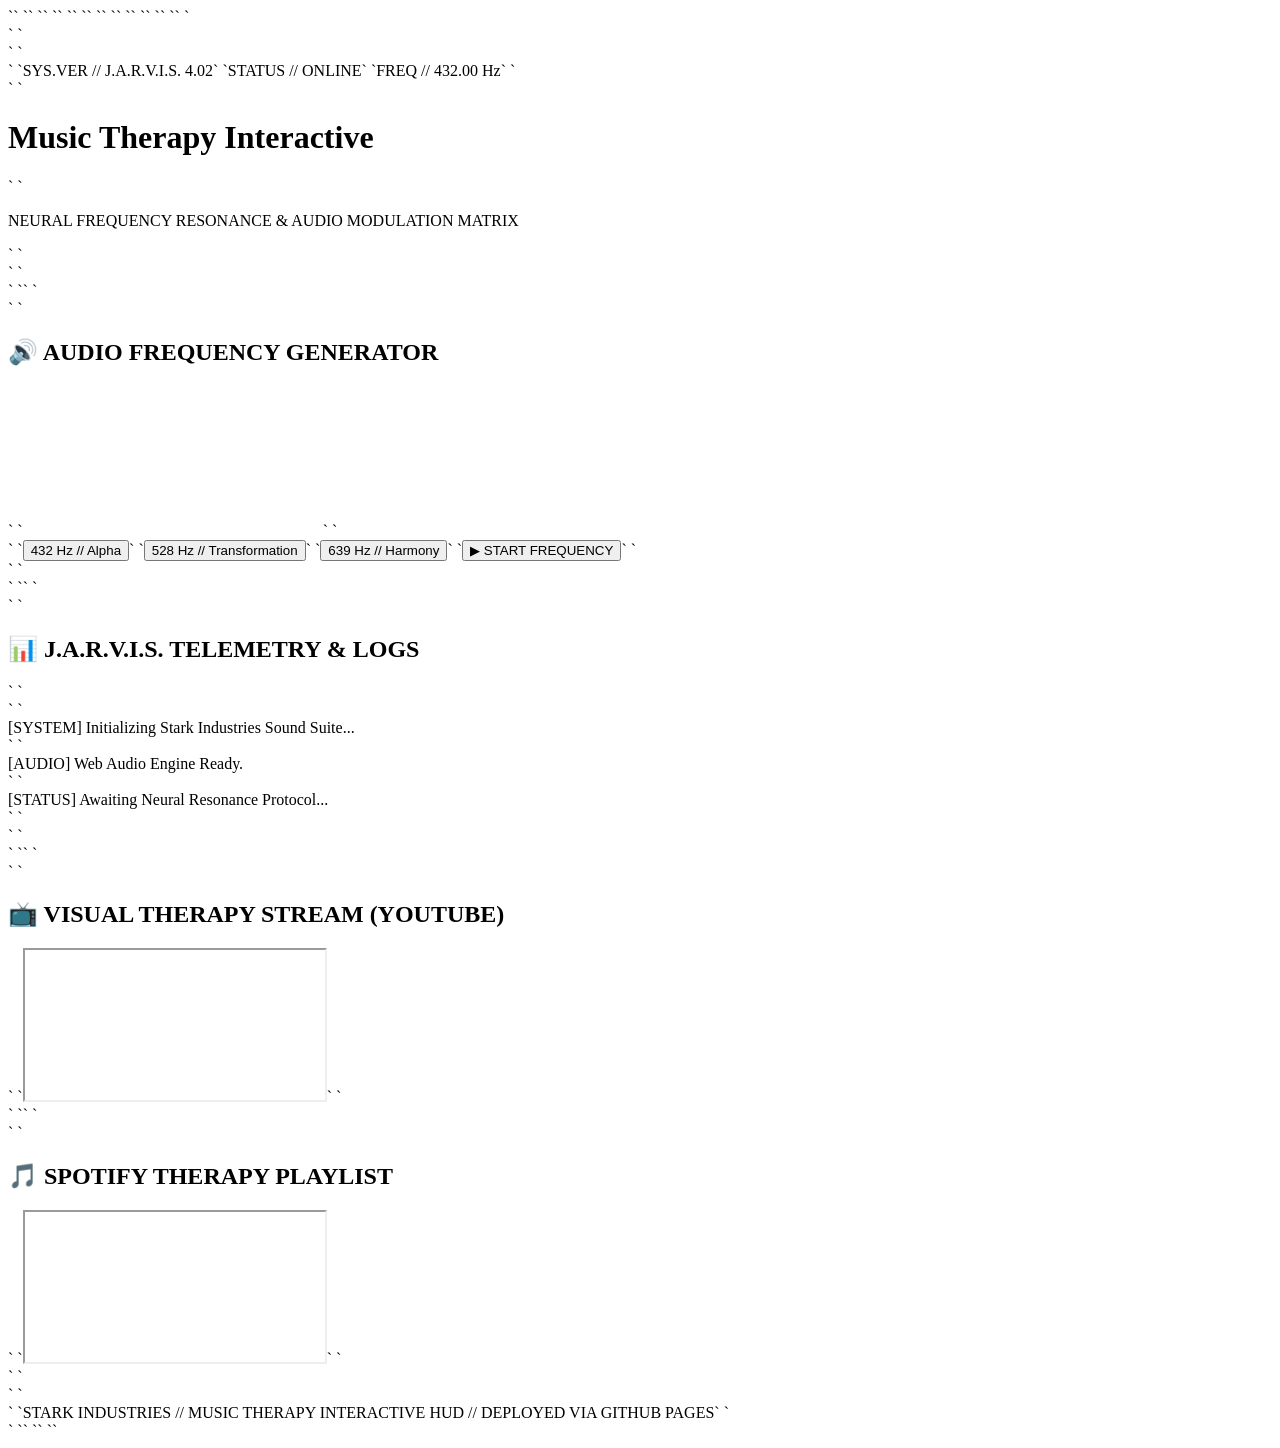
==== index.html @ 929c2ec7 "Add files via upload" ====
`<!DOCTYPE html>`

`<html lang="en">`

`<head>`

`<meta charset="UTF-8">`

`<meta name="viewport" content="width=device-width, initial-scale=1.0">`

`<title>J.A.R.V.I.S. // Music Therapy Interactive System</title>`

`<link rel="preconnect" href="https://fonts.googleapis.com">`

`<link rel="preconnect" href="https://fonts.gstatic.com" crossorigin>`

`<link href="https://fonts.googleapis.com/css2?family=Orbitron:wght@400;600;800;900&family=Rajdhani:wght@500;600;700&family=Share+Tech+Mono&display=swap" rel="stylesheet">`

`<style>`

`:root {`

`--bg-dark: #030712;`

`--bg-panel: rgba(8, 20, 44, 0.65);`

`--neon-blue: #00f0ff;`

`--neon-cyan: #00e5ff;`

`--deep-blue: #0066ff;`

`--glow-blue: rgba(0, 240, 255, 0.4);`

`--border-glow: rgba(0, 240, 255, 0.3);`

`--text-main: #d1f7ff;`

`--font-head: 'Orbitron', sans-serif;`

`--font-sub: 'Rajdhani', sans-serif;`

`--font-code: 'Share Tech Mono', monospace;`

`}`




`* {`

`box-sizing: border-box;`

`margin: 0;`

`padding: 0;`

`}`




`body {`

`background-color: var(--bg-dark);`

`color: var(--text-main);`

`font-family: var(--font-sub);`

`min-height: 100vh;`

`overflow-x: hidden;`

`background-image:`

`radial-gradient(circle at 50% 20%, rgba(0, 102, 255, 0.15) 0%, transparent 60%),`

`linear-gradient(rgba(0, 240, 255, 0.03) 1px, transparent 1px),`

`linear-gradient(90deg, rgba(0, 240, 255, 0.03) 1px, transparent 1px);`

`background-size: 100% 100%, 40px 40px, 40px 40px;`

`}`




`/* Stark Arc Reactor Background Animation */`

`.arc-reactor-bg {`

`position: fixed;`

`top: 50%;`

`left: 50%;`

`transform: translate(-50%, -50%);`

`width: 700px;`

`height: 700px;`

`border: 1px dashed var(--border-glow);`

`border-radius: 50%;`

`pointer-events: none;`

`z-index: 0;`

`animation: rotateArc 40s linear infinite;`

`opacity: 0.25;`

`}`

`.arc-reactor-bg::before {`

`content: '';`

`position: absolute;`

`top: 10%; left: 10%; right: 10%; bottom: 10%;`

`border: 2px solid var(--neon-blue);`

`border-radius: 50%;`

`box-shadow: 0 0 30px var(--neon-blue);`

`animation: pulseGlow 4s ease-in-out infinite alternate;`

`}`




`@keyframes rotateArc {`

`from { transform: translate(-50%, -50%) rotate(0deg); }`

`to { transform: translate(-50%, -50%) rotate(360deg); }`

`}`

`@keyframes pulseGlow {`

`0% { opacity: 0.3; transform: scale(0.98); }`

`100% { opacity: 0.8; transform: scale(1.02); }`

`}`




`/* Header Layout */`

`header {`

`position: relative;`

`z-index: 10;`

`padding: 2rem;`

`text-align: center;`

`border-bottom: 1px solid var(--border-glow);`

`background: linear-gradient(180deg, rgba(3, 11, 26, 0.9), rgba(3, 7, 18, 0.6));`

`backdrop-filter: blur(10px);`

`}`




`.hud-status-bar {`

`display: flex;`

`justify-content: space-between;`

`align-items: center;`

`font-family: var(--font-code);`

`font-size: 0.85rem;`

`color: var(--neon-blue);`

`margin-bottom: 1rem;`

`letter-spacing: 2px;`

`}`




`.system-title {`

`font-family: var(--font-head);`

`font-size: 2.5rem;`

`font-weight: 900;`

`text-transform: uppercase;`

`letter-spacing: 4px;`

`color: #fff;`

`text-shadow: 0 0 20px var(--neon-blue), 0 0 40px var(--deep-blue);`

`}`




`.system-subtitle {`

`font-family: var(--font-sub);`

`font-size: 1.2rem;`

`color: var(--neon-cyan);`

`letter-spacing: 3px;`

`margin-top: 0.5rem;`

`}`




`/* Container & HUD Cards */`

`.container {`

`position: relative;`

`z-index: 10;`

`max-width: 1300px;`

`margin: 2rem auto;`

`padding: 0 1.5rem;`

`display: grid;`

`grid-template-columns: 1fr 1fr;`

`gap: 2rem;`

`}`




`@media (max-width: 900px) {`

`.container { grid-template-columns: 1fr; }`

`}`




`.hud-panel {`

`background: var(--bg-panel);`

`border: 1px solid var(--border-glow);`

`border-radius: 8px;`

`padding: 1.5rem;`

`position: relative;`

`backdrop-filter: blur(12px);`

`box-shadow: 0 0 25px rgba(0, 240, 255, 0.08);`

`overflow: hidden;`

`}`




`/* Stark HUD Corner Brackets */`

`.hud-panel::before, .hud-panel::after {`

`content: '';`

`position: absolute;`

`width: 12px;`

`height: 12px;`

`border-color: var(--neon-blue);`

`border-style: solid;`

`}`

`.hud-panel::before { top: 0; left: 0; border-width: 2px 0 0 2px; }`

`.hud-panel::after { bottom: 0; right: 0; border-width: 0 2px 2px 0; }`




`.panel-title {`

`font-family: var(--font-head);`

`font-size: 1.2rem;`

`color: var(--neon-blue);`

`margin-bottom: 1rem;`

`display: flex;`

`align-items: center;`

`gap: 10px;`

`letter-spacing: 2px;`

`border-bottom: 1px solid rgba(0, 240, 255, 0.2);`

`padding-bottom: 0.5rem;`

`}`




`/* Visualizer Canvas */`

`#visualizerCanvas {`

`width: 100%;`

`height: 180px;`

`background: rgba(2, 8, 20, 0.8);`

`border: 1px solid rgba(0, 240, 255, 0.2);`

`border-radius: 4px;`

`margin-bottom: 1rem;`

`}`




`/* Frequency Controls */`

`.freq-grid {`

`display: grid;`

`grid-template-columns: repeat(2, 1fr);`

`gap: 10px;`

`margin-top: 1rem;`

`}`




`.hud-btn {`

`background: rgba(0, 240, 255, 0.05);`

`border: 1px solid var(--neon-blue);`

`color: var(--neon-blue);`

`padding: 0.75rem 1rem;`

`font-family: var(--font-head);`

`font-size: 0.85rem;`

`letter-spacing: 1.5px;`

`cursor: pointer;`

`transition: all 0.2s ease;`

`text-transform: uppercase;`

`}`




`.hud-btn:hover, .hud-btn.active {`

`background: var(--neon-blue);`

`color: #000;`

`box-shadow: 0 0 15px var(--neon-blue);`

`}`




`/* Embed Sections */`

`.media-frame {`

`width: 100%;`

`height: 280px;`

`border: none;`

`border-radius: 6px;`

`background: #000;`

`}`




`/* Log Terminal */`

`.terminal-log {`

`font-family: var(--font-code);`

`font-size: 0.85rem;`

`color: #7dd3fc;`

`background: rgba(2, 6, 16, 0.9);`

`padding: 1rem;`

`height: 140px;`

`overflow-y: auto;`

`border: 1px solid rgba(0, 240, 255, 0.2);`

`border-radius: 4px;`

`line-height: 1.6;`

`}`



`.log-entry { margin-bottom: 4px; }`

`.log-tag { color: var(--neon-blue); }`




`footer {`

`position: relative;`

`z-index: 10;`

`text-align: center;`

`padding: 2rem;`

`font-family: var(--font-code);`

`font-size: 0.8rem;`

`color: rgba(0, 240, 255, 0.6);`

`border-top: 1px solid var(--border-glow);`

`margin-top: 3rem;`

`}`

`</style>`

`</head>`

`<body>`




`<div class="arc-reactor-bg"></div>`




`<header>`

`<div class="hud-status-bar">`

`<span>SYS.VER // J.A.R.V.I.S. 4.02</span>`

`<span>STATUS // ONLINE</span>`

`<span>FREQ // 432.00 Hz</span>`

`</div>`

`<h1 class="system-title">Music Therapy Interactive</h1>`

`<p class="system-subtitle">NEURAL FREQUENCY RESONANCE & AUDIO MODULATION MATRIX</p>`

`</header>`




`<main class="container">`




`<!-- Panel 1: Sound Generator & Audio Visualizer -->`

`<section class="hud-panel">`

`<h2 class="panel-title"><span>🔊</span> AUDIO FREQUENCY GENERATOR</h2>`

`<canvas id="visualizerCanvas"></canvas>`




`<div class="freq-grid">`

`<button class="hud-btn active" onclick="setFrequency(432, 'Alpha Relaxation')">432 Hz // Alpha</button>`

`<button class="hud-btn" onclick="setFrequency(528, 'DNA Repair')">528 Hz // Transformation</button>`

`<button class="hud-btn" onclick="setFrequency(639, 'Harmonic Focus')">639 Hz // Harmony</button>`

`<button class="hud-btn" onclick="toggleTone()" id="toneToggleBtn">▶ START FREQUENCY</button>`

`</div>`

`</section>`




`<!-- Panel 2: Live Diagnostic Log -->`

`<section class="hud-panel">`

`<h2 class="panel-title"><span>📊</span> J.A.R.V.I.S. TELEMETRY & LOGS</h2>`

`<div class="terminal-log" id="terminalLog">`

`<div class="log-entry"><span class="log-tag">[SYSTEM]</span> Initializing Stark Industries Sound Suite...</div>`

`<div class="log-entry"><span class="log-tag">[AUDIO]</span> Web Audio Engine Ready.</div>`

`<div class="log-entry"><span class="log-tag">[STATUS]</span> Awaiting Neural Resonance Protocol...</div>`

`</div>`

`</section>`




`<!-- Panel 3: YouTube Interactive Stream -->`

`<section class="hud-panel">`

`<h2 class="panel-title"><span>📺</span> VISUAL THERAPY STREAM (YOUTUBE)</h2>`

`<iframe class="media-frame"`

`src="https://www.youtube-nocookie.com/embed/videoseries?list=PL4fGSI1pDJn6O1L0bUX63A2f3s4O1YQeQ"`

`title="Music Therapy YouTube Stream"`

`allow="accelerometer; autoplay; clipboard-write; encrypted-media; gyroscope; picture-in-picture"`

`allowfullscreen>`

`</iframe>`

`</section>`




`<!-- Panel 4: Spotify Resonance Audio Player -->`

`<section class="hud-panel">`

`<h2 class="panel-title"><span>🎵</span> SPOTIFY THERAPY PLAYLIST</h2>`

`<iframe class="media-frame"`

`src="https://open.spotify.com/embed/playlist/37i9dQZF1DWXe9g312nhL2?utm_source=generator&theme=0"`

`allow="autoplay; clipboard-write; encrypted-media; fullscreen; picture-in-picture"`

`loading="lazy">`

`</iframe>`

`</section>`




`</main>`




`<footer>`

`STARK INDUSTRIES // MUSIC THERAPY INTERACTIVE HUD // DEPLOYED VIA GITHUB PAGES`

`</footer>`




`<script>`

`// Web Audio API Synthesizer & Visualizer`

`let audioCtx;`

`let oscillator;`

`let isPlaying = false;`

`let currentFreq = 432;`




`const canvas = document.getElementById('visualizerCanvas');`

`const canvasCtx = canvas.getContext('2d');`

`canvas.width = canvas.offsetWidth;`

`canvas.height = canvas.offsetHeight;`




`function logMessage(tag, message) {`

`const logBox = document.getElementById('terminalLog');`

`const entry = document.createElement('div');`

`entry.className = 'log-entry';`

`entry.innerHTML = `<span class="log-tag">[${tag}]</span> ${message}`;`

`logBox.appendChild(entry);`

`logBox.scrollTop = logBox.scrollHeight;`

`}`




`function initAudio() {`

`if (!audioCtx) {`

`audioCtx = new (window.AudioContext || window.webkitAudioContext)();`

`}`

`}`




`function toggleTone() {`

`initAudio();`

`const btn = document.getElementById('toneToggleBtn');`




`if (isPlaying) {`

`oscillator.stop();`

`isPlaying = false;`

`btn.innerText = "▶ START FREQUENCY";`

`logMessage('AUDIO', 'Frequency tone generator stopped.');`

`} else {`

`oscillator = audioCtx.createOscillator();`

`const gainNode = audioCtx.createGain();`




`oscillator.type = 'sine';`

`oscillator.frequency.setValueAtTime(currentFreq, audioCtx.currentTime);`

`gainNode.gain.setValueAtTime(0.15, audioCtx.currentTime); // Safe volume`




`oscillator.connect(gainNode);`

`gainNode.connect(audioCtx.destination);`




`oscillator.start();`

`isPlaying = true;`

`btn.innerText = "⏹ STOP FREQUENCY";`

`logMessage('AUDIO', `Broadcasting frequency: ${currentFreq} Hz`);`

`}`

`}`




`function setFrequency(freq, label) {`

`currentFreq = freq;`

`logMessage('FREQ', `Switched mode to ${label} (${freq} Hz)`);`

`if (isPlaying && oscillator) {`

`oscillator.frequency.setValueAtTime(freq, audioCtx.currentTime);`

`}`

`}`




`// Animated Visualizer Simulation`

`let phase = 0;`

`function drawVisualizer() {`

`requestAnimationFrame(drawVisualizer);`

`canvasCtx.fillStyle = 'rgba(2, 8, 20, 0.3)';`

`canvasCtx.fillRect(0, 0, canvas.width, canvas.height);`




`canvasCtx.lineWidth = 2;`

`canvasCtx.strokeStyle = '#00f0ff';`

`canvasCtx.beginPath();`




`const sliceWidth = canvas.width / 50;`

`let x = 0;`




`for (let i = 0; i < 50; i++) {`

`const amp = isPlaying ? 25 : 5;`

`const y = (canvas.height / 2) + Math.sin(i * 0.3 + phase) * amp;`




`if (i === 0) canvasCtx.moveTo(x, y);`

`else canvasCtx.lineTo(x, y);`




`x += sliceWidth;`

`}`




`canvasCtx.stroke();`

`phase += isPlaying ? 0.15 : 0.03;`

`}`




`drawVisualizer();`

`</script>`

`</body>`

`</html>`
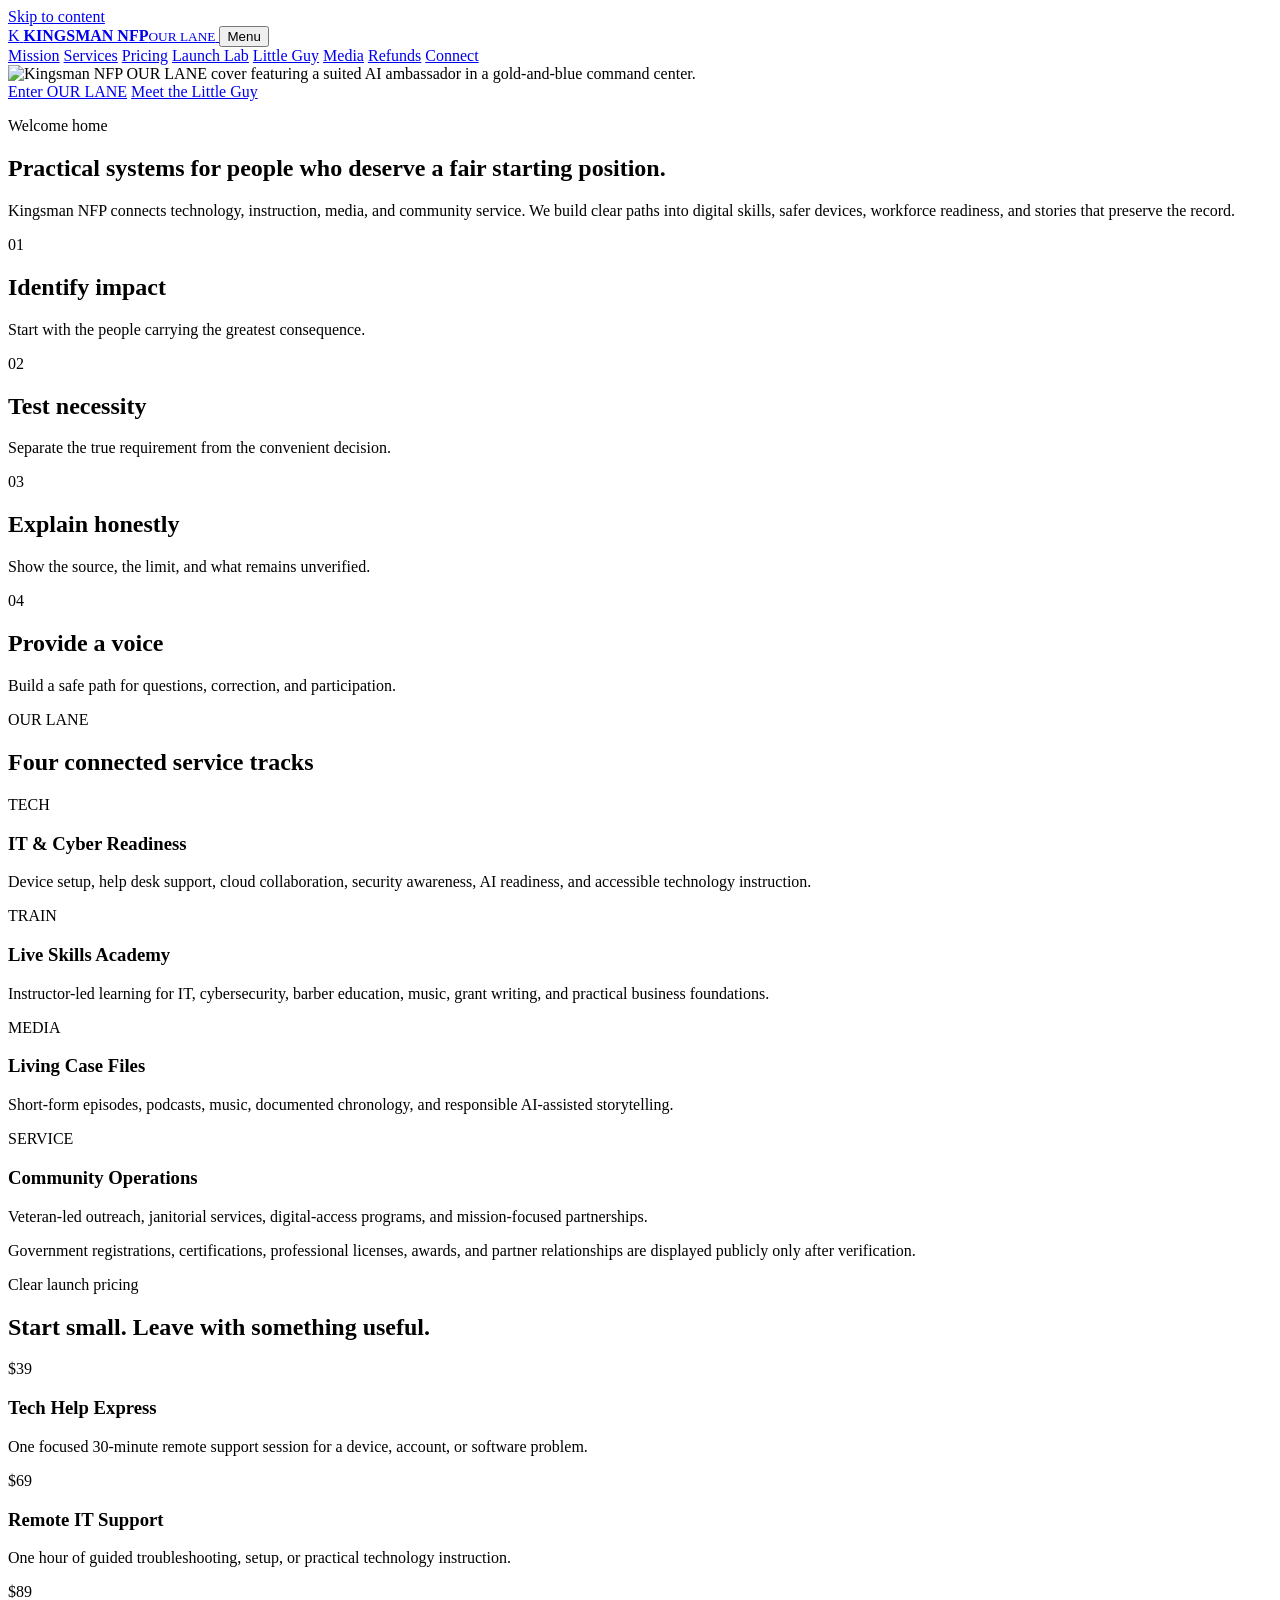
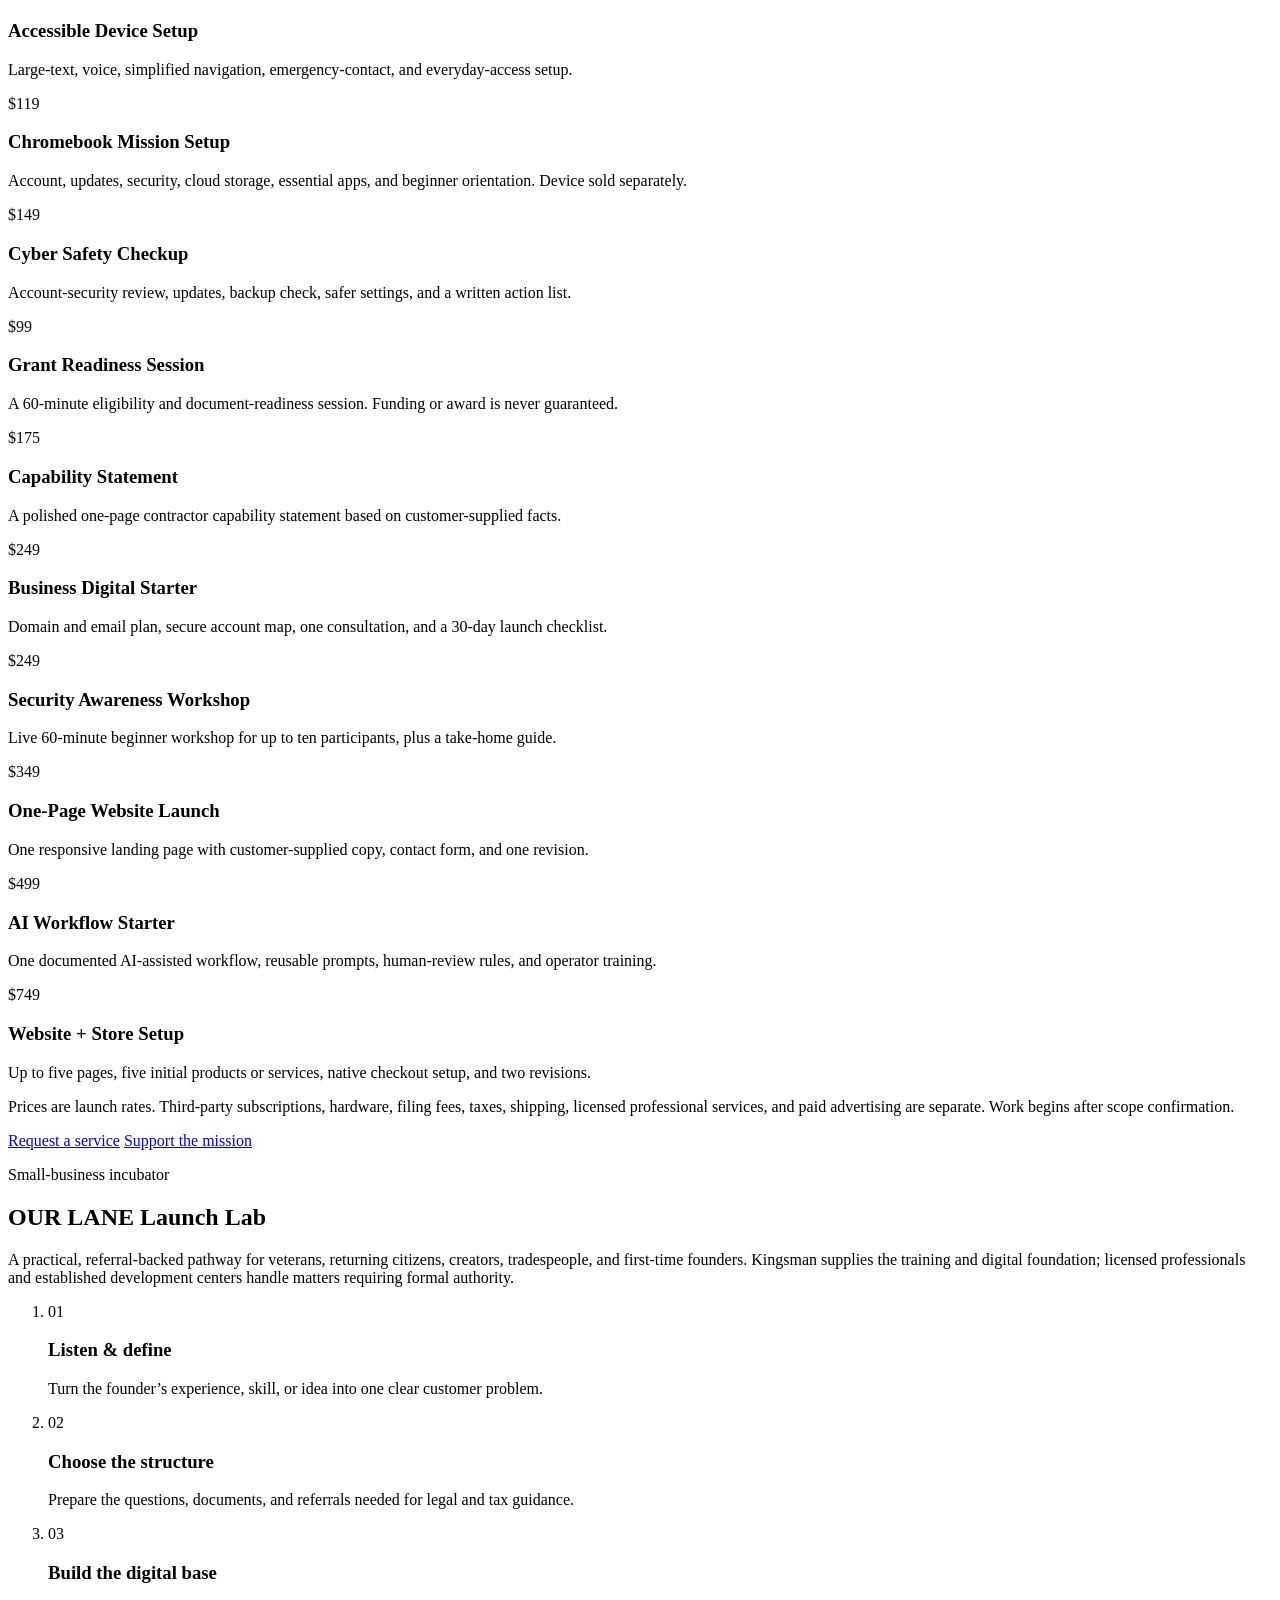
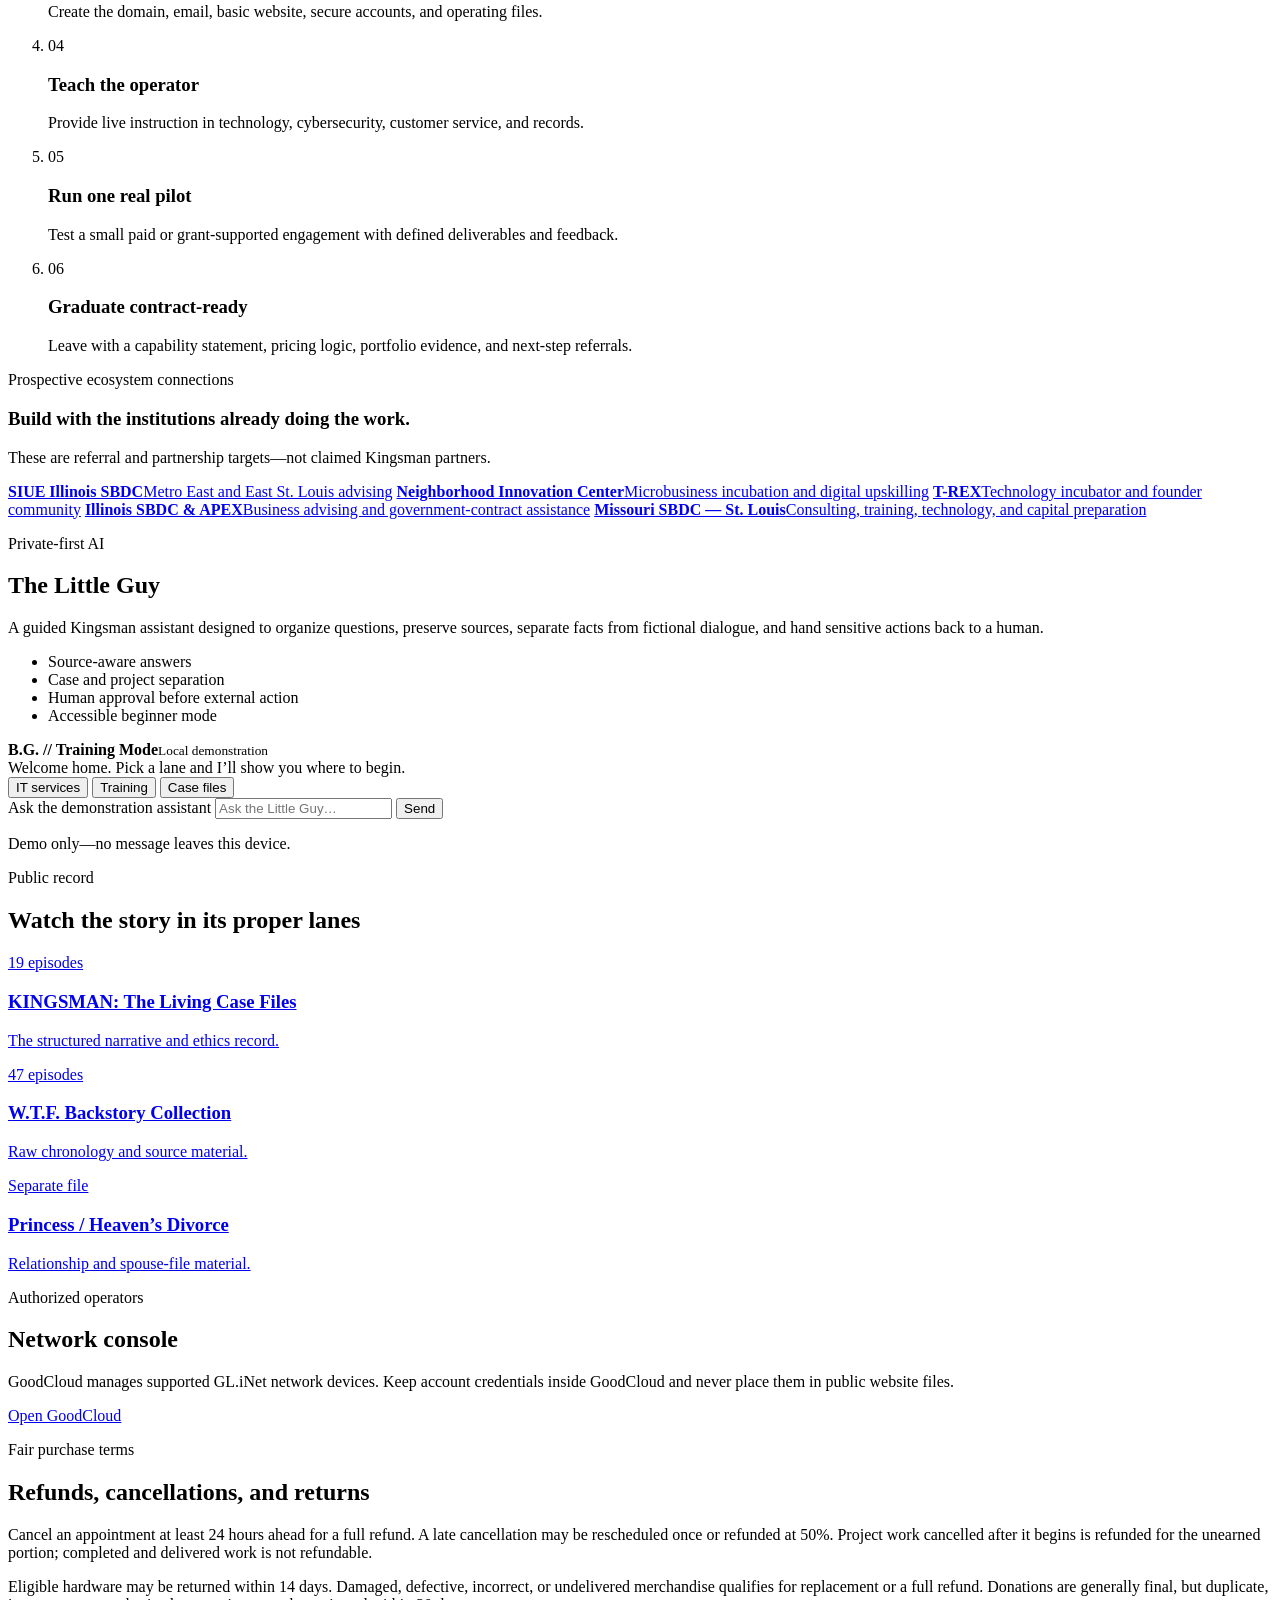
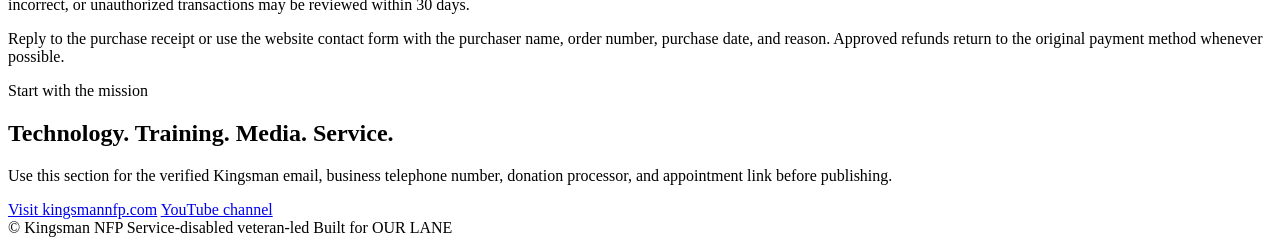
==== commit 597b36f8: "Add files via upload" ====
--- a/index.html
+++ b/index.html
@@ -1,857 +1,206 @@
-`<!DOCTYPE html>`
-
-`<html lang="en">`
-
-`<head>`
-
-`<meta charset="UTF-8">`
-
-`<meta name="viewport" content="width=device-width, initial-scale=1.0">`
-
-`<title>J.A.R.V.I.S. // Music Therapy Interactive System</title>`
-
-`<link rel="preconnect" href="https://fonts.googleapis.com">`
-
-`<link rel="preconnect" href="https://fonts.gstatic.com" crossorigin>`
-
-`<link href="https://fonts.googleapis.com/css2?family=Orbitron:wght@400;600;800;900&family=Rajdhani:wght@500;600;700&family=Share+Tech+Mono&display=swap" rel="stylesheet">`
-
-`<style>`
-
-`:root {`
-
-`--bg-dark: #030712;`
-
-`--bg-panel: rgba(8, 20, 44, 0.65);`
-
-`--neon-blue: #00f0ff;`
-
-`--neon-cyan: #00e5ff;`
-
-`--deep-blue: #0066ff;`
-
-`--glow-blue: rgba(0, 240, 255, 0.4);`
-
-`--border-glow: rgba(0, 240, 255, 0.3);`
-
-`--text-main: #d1f7ff;`
-
-`--font-head: 'Orbitron', sans-serif;`
-
-`--font-sub: 'Rajdhani', sans-serif;`
-
-`--font-code: 'Share Tech Mono', monospace;`
-
-`}`
-
-
-
-
-`* {`
-
-`box-sizing: border-box;`
-
-`margin: 0;`
-
-`padding: 0;`
-
-`}`
-
-
-
-
-`body {`
-
-`background-color: var(--bg-dark);`
-
-`color: var(--text-main);`
-
-`font-family: var(--font-sub);`
-
-`min-height: 100vh;`
-
-`overflow-x: hidden;`
-
-`background-image:`
-
-`radial-gradient(circle at 50% 20%, rgba(0, 102, 255, 0.15) 0%, transparent 60%),`
-
-`linear-gradient(rgba(0, 240, 255, 0.03) 1px, transparent 1px),`
-
-`linear-gradient(90deg, rgba(0, 240, 255, 0.03) 1px, transparent 1px);`
-
-`background-size: 100% 100%, 40px 40px, 40px 40px;`
-
-`}`
-
-
-
-
-`/* Stark Arc Reactor Background Animation */`
-
-`.arc-reactor-bg {`
-
-`position: fixed;`
-
-`top: 50%;`
-
-`left: 50%;`
-
-`transform: translate(-50%, -50%);`
-
-`width: 700px;`
-
-`height: 700px;`
-
-`border: 1px dashed var(--border-glow);`
-
-`border-radius: 50%;`
-
-`pointer-events: none;`
-
-`z-index: 0;`
-
-`animation: rotateArc 40s linear infinite;`
-
-`opacity: 0.25;`
-
-`}`
-
-`.arc-reactor-bg::before {`
-
-`content: '';`
-
-`position: absolute;`
-
-`top: 10%; left: 10%; right: 10%; bottom: 10%;`
-
-`border: 2px solid var(--neon-blue);`
-
-`border-radius: 50%;`
-
-`box-shadow: 0 0 30px var(--neon-blue);`
-
-`animation: pulseGlow 4s ease-in-out infinite alternate;`
-
-`}`
-
-
-
-
-`@keyframes rotateArc {`
-
-`from { transform: translate(-50%, -50%) rotate(0deg); }`
-
-`to { transform: translate(-50%, -50%) rotate(360deg); }`
-
-`}`
-
-`@keyframes pulseGlow {`
-
-`0% { opacity: 0.3; transform: scale(0.98); }`
-
-`100% { opacity: 0.8; transform: scale(1.02); }`
-
-`}`
-
-
-
-
-`/* Header Layout */`
-
-`header {`
-
-`position: relative;`
-
-`z-index: 10;`
-
-`padding: 2rem;`
-
-`text-align: center;`
-
-`border-bottom: 1px solid var(--border-glow);`
-
-`background: linear-gradient(180deg, rgba(3, 11, 26, 0.9), rgba(3, 7, 18, 0.6));`
-
-`backdrop-filter: blur(10px);`
-
-`}`
-
-
-
-
-`.hud-status-bar {`
-
-`display: flex;`
-
-`justify-content: space-between;`
-
-`align-items: center;`
-
-`font-family: var(--font-code);`
-
-`font-size: 0.85rem;`
-
-`color: var(--neon-blue);`
-
-`margin-bottom: 1rem;`
-
-`letter-spacing: 2px;`
-
-`}`
-
-
-
-
-`.system-title {`
-
-`font-family: var(--font-head);`
-
-`font-size: 2.5rem;`
-
-`font-weight: 900;`
-
-`text-transform: uppercase;`
-
-`letter-spacing: 4px;`
-
-`color: #fff;`
-
-`text-shadow: 0 0 20px var(--neon-blue), 0 0 40px var(--deep-blue);`
-
-`}`
-
-
-
-
-`.system-subtitle {`
-
-`font-family: var(--font-sub);`
-
-`font-size: 1.2rem;`
-
-`color: var(--neon-cyan);`
-
-`letter-spacing: 3px;`
-
-`margin-top: 0.5rem;`
-
-`}`
-
-
-
-
-`/* Container & HUD Cards */`
-
-`.container {`
-
-`position: relative;`
-
-`z-index: 10;`
-
-`max-width: 1300px;`
-
-`margin: 2rem auto;`
-
-`padding: 0 1.5rem;`
-
-`display: grid;`
-
-`grid-template-columns: 1fr 1fr;`
-
-`gap: 2rem;`
-
-`}`
-
-
-
-
-`@media (max-width: 900px) {`
-
-`.container { grid-template-columns: 1fr; }`
-
-`}`
-
-
-
-
-`.hud-panel {`
-
-`background: var(--bg-panel);`
-
-`border: 1px solid var(--border-glow);`
-
-`border-radius: 8px;`
-
-`padding: 1.5rem;`
-
-`position: relative;`
-
-`backdrop-filter: blur(12px);`
-
-`box-shadow: 0 0 25px rgba(0, 240, 255, 0.08);`
-
-`overflow: hidden;`
-
-`}`
-
-
-
-
-`/* Stark HUD Corner Brackets */`
-
-`.hud-panel::before, .hud-panel::after {`
-
-`content: '';`
-
-`position: absolute;`
-
-`width: 12px;`
-
-`height: 12px;`
-
-`border-color: var(--neon-blue);`
-
-`border-style: solid;`
-
-`}`
-
-`.hud-panel::before { top: 0; left: 0; border-width: 2px 0 0 2px; }`
-
-`.hud-panel::after { bottom: 0; right: 0; border-width: 0 2px 2px 0; }`
-
-
-
-
-`.panel-title {`
-
-`font-family: var(--font-head);`
-
-`font-size: 1.2rem;`
-
-`color: var(--neon-blue);`
-
-`margin-bottom: 1rem;`
-
-`display: flex;`
-
-`align-items: center;`
-
-`gap: 10px;`
-
-`letter-spacing: 2px;`
-
-`border-bottom: 1px solid rgba(0, 240, 255, 0.2);`
-
-`padding-bottom: 0.5rem;`
-
-`}`
-
-
-
-
-`/* Visualizer Canvas */`
-
-`#visualizerCanvas {`
-
-`width: 100%;`
-
-`height: 180px;`
-
-`background: rgba(2, 8, 20, 0.8);`
-
-`border: 1px solid rgba(0, 240, 255, 0.2);`
-
-`border-radius: 4px;`
-
-`margin-bottom: 1rem;`
-
-`}`
-
-
-
-
-`/* Frequency Controls */`
-
-`.freq-grid {`
-
-`display: grid;`
-
-`grid-template-columns: repeat(2, 1fr);`
-
-`gap: 10px;`
-
-`margin-top: 1rem;`
-
-`}`
-
-
-
-
-`.hud-btn {`
-
-`background: rgba(0, 240, 255, 0.05);`
-
-`border: 1px solid var(--neon-blue);`
-
-`color: var(--neon-blue);`
-
-`padding: 0.75rem 1rem;`
-
-`font-family: var(--font-head);`
-
-`font-size: 0.85rem;`
-
-`letter-spacing: 1.5px;`
-
-`cursor: pointer;`
-
-`transition: all 0.2s ease;`
-
-`text-transform: uppercase;`
-
-`}`
-
-
-
-
-`.hud-btn:hover, .hud-btn.active {`
-
-`background: var(--neon-blue);`
-
-`color: #000;`
-
-`box-shadow: 0 0 15px var(--neon-blue);`
-
-`}`
-
-
-
-
-`/* Embed Sections */`
-
-`.media-frame {`
-
-`width: 100%;`
-
-`height: 280px;`
-
-`border: none;`
-
-`border-radius: 6px;`
-
-`background: #000;`
-
-`}`
-
-
-
-
-`/* Log Terminal */`
-
-`.terminal-log {`
-
-`font-family: var(--font-code);`
-
-`font-size: 0.85rem;`
-
-`color: #7dd3fc;`
-
-`background: rgba(2, 6, 16, 0.9);`
-
-`padding: 1rem;`
-
-`height: 140px;`
-
-`overflow-y: auto;`
-
-`border: 1px solid rgba(0, 240, 255, 0.2);`
-
-`border-radius: 4px;`
-
-`line-height: 1.6;`
-
-`}`
-
-
-
-`.log-entry { margin-bottom: 4px; }`
-
-`.log-tag { color: var(--neon-blue); }`
-
-
-
-
-`footer {`
-
-`position: relative;`
-
-`z-index: 10;`
-
-`text-align: center;`
-
-`padding: 2rem;`
-
-`font-family: var(--font-code);`
-
-`font-size: 0.8rem;`
-
-`color: rgba(0, 240, 255, 0.6);`
-
-`border-top: 1px solid var(--border-glow);`
-
-`margin-top: 3rem;`
-
-`}`
-
-`</style>`
-
-`</head>`
-
-`<body>`
-
-
-
-
-`<div class="arc-reactor-bg"></div>`
-
-
-
-
-`<header>`
-
-`<div class="hud-status-bar">`
-
-`<span>SYS.VER // J.A.R.V.I.S. 4.02</span>`
-
-`<span>STATUS // ONLINE</span>`
-
-`<span>FREQ // 432.00 Hz</span>`
-
-`</div>`
-
-`<h1 class="system-title">Music Therapy Interactive</h1>`
-
-`<p class="system-subtitle">NEURAL FREQUENCY RESONANCE & AUDIO MODULATION MATRIX</p>`
-
-`</header>`
-
-
-
-
-`<main class="container">`
-
-
-
-
-`<!-- Panel 1: Sound Generator & Audio Visualizer -->`
-
-`<section class="hud-panel">`
-
-`<h2 class="panel-title"><span>🔊</span> AUDIO FREQUENCY GENERATOR</h2>`
-
-`<canvas id="visualizerCanvas"></canvas>`
-
-
-
-
-`<div class="freq-grid">`
-
-`<button class="hud-btn active" onclick="setFrequency(432, 'Alpha Relaxation')">432 Hz // Alpha</button>`
-
-`<button class="hud-btn" onclick="setFrequency(528, 'DNA Repair')">528 Hz // Transformation</button>`
-
-`<button class="hud-btn" onclick="setFrequency(639, 'Harmonic Focus')">639 Hz // Harmony</button>`
-
-`<button class="hud-btn" onclick="toggleTone()" id="toneToggleBtn">▶ START FREQUENCY</button>`
-
-`</div>`
-
-`</section>`
-
-
-
-
-`<!-- Panel 2: Live Diagnostic Log -->`
-
-`<section class="hud-panel">`
-
-`<h2 class="panel-title"><span>📊</span> J.A.R.V.I.S. TELEMETRY & LOGS</h2>`
-
-`<div class="terminal-log" id="terminalLog">`
-
-`<div class="log-entry"><span class="log-tag">[SYSTEM]</span> Initializing Stark Industries Sound Suite...</div>`
-
-`<div class="log-entry"><span class="log-tag">[AUDIO]</span> Web Audio Engine Ready.</div>`
-
-`<div class="log-entry"><span class="log-tag">[STATUS]</span> Awaiting Neural Resonance Protocol...</div>`
-
-`</div>`
-
-`</section>`
-
-
-
-
-`<!-- Panel 3: YouTube Interactive Stream -->`
-
-`<section class="hud-panel">`
-
-`<h2 class="panel-title"><span>📺</span> VISUAL THERAPY STREAM (YOUTUBE)</h2>`
-
-`<iframe class="media-frame"`
-
-`src="https://www.youtube-nocookie.com/embed/videoseries?list=PL4fGSI1pDJn6O1L0bUX63A2f3s4O1YQeQ"`
-
-`title="Music Therapy YouTube Stream"`
-
-`allow="accelerometer; autoplay; clipboard-write; encrypted-media; gyroscope; picture-in-picture"`
-
-`allowfullscreen>`
-
-`</iframe>`
-
-`</section>`
-
-
-
-
-`<!-- Panel 4: Spotify Resonance Audio Player -->`
-
-`<section class="hud-panel">`
-
-`<h2 class="panel-title"><span>🎵</span> SPOTIFY THERAPY PLAYLIST</h2>`
-
-`<iframe class="media-frame"`
-
-`src="https://open.spotify.com/embed/playlist/37i9dQZF1DWXe9g312nhL2?utm_source=generator&theme=0"`
-
-`allow="autoplay; clipboard-write; encrypted-media; fullscreen; picture-in-picture"`
-
-`loading="lazy">`
-
-`</iframe>`
-
-`</section>`
-
-
-
-
-`</main>`
-
-
-
-
-`<footer>`
-
-`STARK INDUSTRIES // MUSIC THERAPY INTERACTIVE HUD // DEPLOYED VIA GITHUB PAGES`
-
-`</footer>`
-
-
-
-
-`<script>`
-
-`// Web Audio API Synthesizer & Visualizer`
-
-`let audioCtx;`
-
-`let oscillator;`
-
-`let isPlaying = false;`
-
-`let currentFreq = 432;`
-
-
-
-
-`const canvas = document.getElementById('visualizerCanvas');`
-
-`const canvasCtx = canvas.getContext('2d');`
-
-`canvas.width = canvas.offsetWidth;`
-
-`canvas.height = canvas.offsetHeight;`
-
-
-
-
-`function logMessage(tag, message) {`
-
-`const logBox = document.getElementById('terminalLog');`
-
-`const entry = document.createElement('div');`
-
-`entry.className = 'log-entry';`
-
-`entry.innerHTML = `<span class="log-tag">[${tag}]</span> ${message}`;`
-
-`logBox.appendChild(entry);`
-
-`logBox.scrollTop = logBox.scrollHeight;`
-
-`}`
-
-
-
-
-`function initAudio() {`
-
-`if (!audioCtx) {`
-
-`audioCtx = new (window.AudioContext || window.webkitAudioContext)();`
-
-`}`
-
-`}`
-
-
-
-
-`function toggleTone() {`
-
-`initAudio();`
-
-`const btn = document.getElementById('toneToggleBtn');`
-
-
-
-
-`if (isPlaying) {`
-
-`oscillator.stop();`
-
-`isPlaying = false;`
-
-`btn.innerText = "▶ START FREQUENCY";`
-
-`logMessage('AUDIO', 'Frequency tone generator stopped.');`
-
-`} else {`
-
-`oscillator = audioCtx.createOscillator();`
-
-`const gainNode = audioCtx.createGain();`
-
-
-
-
-`oscillator.type = 'sine';`
-
-`oscillator.frequency.setValueAtTime(currentFreq, audioCtx.currentTime);`
-
-`gainNode.gain.setValueAtTime(0.15, audioCtx.currentTime); // Safe volume`
-
-
-
-
-`oscillator.connect(gainNode);`
-
-`gainNode.connect(audioCtx.destination);`
-
-
-
-
-`oscillator.start();`
-
-`isPlaying = true;`
-
-`btn.innerText = "⏹ STOP FREQUENCY";`
-
-`logMessage('AUDIO', `Broadcasting frequency: ${currentFreq} Hz`);`
-
-`}`
-
-`}`
-
-
-
-
-`function setFrequency(freq, label) {`
-
-`currentFreq = freq;`
-
-`logMessage('FREQ', `Switched mode to ${label} (${freq} Hz)`);`
-
-`if (isPlaying && oscillator) {`
-
-`oscillator.frequency.setValueAtTime(freq, audioCtx.currentTime);`
-
-`}`
-
-`}`
-
-
-
-
-`// Animated Visualizer Simulation`
-
-`let phase = 0;`
-
-`function drawVisualizer() {`
-
-`requestAnimationFrame(drawVisualizer);`
-
-`canvasCtx.fillStyle = 'rgba(2, 8, 20, 0.3)';`
-
-`canvasCtx.fillRect(0, 0, canvas.width, canvas.height);`
-
-
-
-
-`canvasCtx.lineWidth = 2;`
-
-`canvasCtx.strokeStyle = '#00f0ff';`
-
-`canvasCtx.beginPath();`
-
-
-
-
-`const sliceWidth = canvas.width / 50;`
-
-`let x = 0;`
-
-
-
-
-`for (let i = 0; i < 50; i++) {`
-
-`const amp = isPlaying ? 25 : 5;`
-
-`const y = (canvas.height / 2) + Math.sin(i * 0.3 + phase) * amp;`
-
-
-
-
-`if (i === 0) canvasCtx.moveTo(x, y);`
-
-`else canvasCtx.lineTo(x, y);`
-
-
-
-
-`x += sliceWidth;`
-
-`}`
-
-
-
-
-`canvasCtx.stroke();`
-
-`phase += isPlaying ? 0.15 : 0.03;`
-
-`}`
-
-
-
-
-`drawVisualizer();`
-
-`</script>`
-
-`</body>`
-
-`</html>`+<!doctype html>
+<html lang="en">
+<head>
+  <meta charset="utf-8">
+  <meta name="viewport" content="width=device-width, initial-scale=1">
+  <meta name="description" content="Kingsman NFP — technology, training, media, and service through OUR LANE.">
+  <meta name="theme-color" content="#05080d">
+  <meta property="og:title" content="Kingsman NFP — OUR LANE">
+  <meta property="og:description" content="Technology. Training. Media. Service.">
+  <meta property="og:image" content="assets/kingsman-ai-cover.png">
+  <title>Kingsman NFP — OUR LANE</title>
+  <link rel="stylesheet" href="styles.css">
+  <script src="script.js" defer></script>
+</head>
+<body>
+  <a class="skip-link" href="#main">Skip to content</a>
+
+  <header class="site-header">
+    <a class="brand" href="#top" aria-label="Kingsman NFP home">
+      <span class="brand-mark">K</span>
+      <span><strong>KINGSMAN NFP</strong><small>OUR LANE</small></span>
+    </a>
+    <button class="menu-toggle" type="button" aria-expanded="false" aria-controls="primary-nav">Menu</button>
+    <nav id="primary-nav" aria-label="Primary navigation">
+      <a href="#mission">Mission</a>
+      <a href="#services">Services</a>
+      <a href="#pricing">Pricing</a>
+      <a href="#launch-lab">Launch Lab</a>
+      <a href="#assistant">Little Guy</a>
+      <a href="#media">Media</a>
+      <a href="#refunds">Refunds</a>
+      <a href="#contact">Connect</a>
+    </nav>
+  </header>
+
+  <main id="main">
+    <section id="top" class="hero" aria-labelledby="hero-title">
+      <img src="assets/kingsman-ai-cover.png" alt="Kingsman NFP OUR LANE cover featuring a suited AI ambassador in a gold-and-blue command center.">
+      <div class="hero-actions">
+        <a class="button button-gold" href="#services">Enter OUR LANE</a>
+        <a class="button button-ghost" href="#assistant">Meet the Little Guy</a>
+      </div>
+    </section>
+
+    <section id="mission" class="section statement">
+      <p class="eyebrow">Welcome home</p>
+      <h1 id="hero-title">Practical systems for people who deserve a fair starting position.</h1>
+      <p>Kingsman NFP connects technology, instruction, media, and community service. We build clear paths into digital skills, safer devices, workforce readiness, and stories that preserve the record.</p>
+      <div class="principles" aria-label="Kingsman operating principles">
+        <article><span>01</span><h2>Identify impact</h2><p>Start with the people carrying the greatest consequence.</p></article>
+        <article><span>02</span><h2>Test necessity</h2><p>Separate the true requirement from the convenient decision.</p></article>
+        <article><span>03</span><h2>Explain honestly</h2><p>Show the source, the limit, and what remains unverified.</p></article>
+        <article><span>04</span><h2>Provide a voice</h2><p>Build a safe path for questions, correction, and participation.</p></article>
+      </div>
+    </section>
+
+    <section id="services" class="section dark-panel">
+      <div class="section-heading">
+        <p class="eyebrow">OUR LANE</p>
+        <h2>Four connected service tracks</h2>
+      </div>
+      <div class="service-grid">
+        <article class="service-card"><span>TECH</span><h3>IT &amp; Cyber Readiness</h3><p>Device setup, help desk support, cloud collaboration, security awareness, AI readiness, and accessible technology instruction.</p></article>
+        <article class="service-card"><span>TRAIN</span><h3>Live Skills Academy</h3><p>Instructor-led learning for IT, cybersecurity, barber education, music, grant writing, and practical business foundations.</p></article>
+        <article class="service-card"><span>MEDIA</span><h3>Living Case Files</h3><p>Short-form episodes, podcasts, music, documented chronology, and responsible AI-assisted storytelling.</p></article>
+        <article class="service-card"><span>SERVICE</span><h3>Community Operations</h3><p>Veteran-led outreach, janitorial services, digital-access programs, and mission-focused partnerships.</p></article>
+      </div>
+      <p class="verification-note">Government registrations, certifications, professional licenses, awards, and partner relationships are displayed publicly only after verification.</p>
+    </section>
+
+    <section id="pricing" class="section dark-panel">
+      <div class="section-heading">
+        <p class="eyebrow">Clear launch pricing</p>
+        <h2>Start small. Leave with something useful.</h2>
+      </div>
+      <div class="service-grid">
+        <article class="service-card"><span>$39</span><h3>Tech Help Express</h3><p>One focused 30-minute remote support session for a device, account, or software problem.</p></article>
+        <article class="service-card"><span>$69</span><h3>Remote IT Support</h3><p>One hour of guided troubleshooting, setup, or practical technology instruction.</p></article>
+        <article class="service-card"><span>$89</span><h3>Accessible Device Setup</h3><p>Large-text, voice, simplified navigation, emergency-contact, and everyday-access setup.</p></article>
+        <article class="service-card"><span>$119</span><h3>Chromebook Mission Setup</h3><p>Account, updates, security, cloud storage, essential apps, and beginner orientation. Device sold separately.</p></article>
+        <article class="service-card"><span>$149</span><h3>Cyber Safety Checkup</h3><p>Account-security review, updates, backup check, safer settings, and a written action list.</p></article>
+        <article class="service-card"><span>$99</span><h3>Grant Readiness Session</h3><p>A 60-minute eligibility and document-readiness session. Funding or award is never guaranteed.</p></article>
+        <article class="service-card"><span>$175</span><h3>Capability Statement</h3><p>A polished one-page contractor capability statement based on customer-supplied facts.</p></article>
+        <article class="service-card"><span>$249</span><h3>Business Digital Starter</h3><p>Domain and email plan, secure account map, one consultation, and a 30-day launch checklist.</p></article>
+        <article class="service-card"><span>$249</span><h3>Security Awareness Workshop</h3><p>Live 60-minute beginner workshop for up to ten participants, plus a take-home guide.</p></article>
+        <article class="service-card"><span>$349</span><h3>One-Page Website Launch</h3><p>One responsive landing page with customer-supplied copy, contact form, and one revision.</p></article>
+        <article class="service-card"><span>$499</span><h3>AI Workflow Starter</h3><p>One documented AI-assisted workflow, reusable prompts, human-review rules, and operator training.</p></article>
+        <article class="service-card"><span>$749</span><h3>Website + Store Setup</h3><p>Up to five pages, five initial products or services, native checkout setup, and two revisions.</p></article>
+      </div>
+      <p class="verification-note">Prices are launch rates. Third-party subscriptions, hardware, filing fees, taxes, shipping, licensed professional services, and paid advertising are separate. Work begins after scope confirmation.</p>
+      <div class="contact-actions">
+        <a class="button button-gold" href="#contact">Request a service</a>
+        <a class="button button-ghost" href="#contact">Support the mission</a>
+      </div>
+    </section>
+
+    <section id="launch-lab" class="section launch-section">
+      <div class="launch-intro">
+        <div>
+          <p class="eyebrow">Small-business incubator</p>
+          <h2>OUR LANE Launch Lab</h2>
+        </div>
+        <p>A practical, referral-backed pathway for veterans, returning citizens, creators, tradespeople, and first-time founders. Kingsman supplies the training and digital foundation; licensed professionals and established development centers handle matters requiring formal authority.</p>
+      </div>
+      <ol class="launch-path">
+        <li><span>01</span><div><h3>Listen &amp; define</h3><p>Turn the founder’s experience, skill, or idea into one clear customer problem.</p></div></li>
+        <li><span>02</span><div><h3>Choose the structure</h3><p>Prepare the questions, documents, and referrals needed for legal and tax guidance.</p></div></li>
+        <li><span>03</span><div><h3>Build the digital base</h3><p>Create the domain, email, basic website, secure accounts, and operating files.</p></div></li>
+        <li><span>04</span><div><h3>Teach the operator</h3><p>Provide live instruction in technology, cybersecurity, customer service, and records.</p></div></li>
+        <li><span>05</span><div><h3>Run one real pilot</h3><p>Test a small paid or grant-supported engagement with defined deliverables and feedback.</p></div></li>
+        <li><span>06</span><div><h3>Graduate contract-ready</h3><p>Leave with a capability statement, pricing logic, portfolio evidence, and next-step referrals.</p></div></li>
+      </ol>
+      <div class="resource-panel">
+        <div>
+          <p class="eyebrow">Prospective ecosystem connections</p>
+          <h3>Build with the institutions already doing the work.</h3>
+          <p>These are referral and partnership targets—not claimed Kingsman partners.</p>
+        </div>
+        <div class="resource-links">
+          <a href="https://www.siue.edu/business/sbdc/contact/" target="_blank" rel="noopener noreferrer"><strong>SIUE Illinois SBDC</strong><span>Metro East and East St. Louis advising</span></a>
+          <a href="https://nicstl.org/" target="_blank" rel="noopener noreferrer"><strong>Neighborhood Innovation Center</strong><span>Microbusiness incubation and digital upskilling</span></a>
+          <a href="https://downtowntrex.org/" target="_blank" rel="noopener noreferrer"><strong>T-REX</strong><span>Technology incubator and founder community</span></a>
+          <a href="https://sbdc.illinois.gov/" target="_blank" rel="noopener noreferrer"><strong>Illinois SBDC &amp; APEX</strong><span>Business advising and government-contract assistance</span></a>
+          <a href="https://mosbdcstlregion.com/" target="_blank" rel="noopener noreferrer"><strong>Missouri SBDC — St. Louis</strong><span>Consulting, training, technology, and capital preparation</span></a>
+        </div>
+      </div>
+    </section>
+
+    <section id="assistant" class="section assistant-section">
+      <div>
+        <p class="eyebrow">Private-first AI</p>
+        <h2>The Little Guy</h2>
+        <p>A guided Kingsman assistant designed to organize questions, preserve sources, separate facts from fictional dialogue, and hand sensitive actions back to a human.</p>
+        <ul class="check-list">
+          <li>Source-aware answers</li>
+          <li>Case and project separation</li>
+          <li>Human approval before external action</li>
+          <li>Accessible beginner mode</li>
+        </ul>
+      </div>
+      <div class="chat-shell" aria-label="Little Guy demonstration">
+        <div class="chat-top"><span class="status-dot"></span><strong>B.G. // Training Mode</strong><small>Local demonstration</small></div>
+        <div id="chat-log" class="chat-log" aria-live="polite">
+          <div class="message bot">Welcome home. Pick a lane and I’ll show you where to begin.</div>
+        </div>
+        <div class="quick-prompts" aria-label="Demonstration prompts">
+          <button type="button" data-prompt="it">IT services</button>
+          <button type="button" data-prompt="training">Training</button>
+          <button type="button" data-prompt="media">Case files</button>
+        </div>
+        <form id="demo-form" class="chat-form">
+          <label class="sr-only" for="demo-input">Ask the demonstration assistant</label>
+          <input id="demo-input" name="message" placeholder="Ask the Little Guy…" autocomplete="off">
+          <button type="submit">Send</button>
+        </form>
+        <p class="demo-label">Demo only—no message leaves this device.</p>
+      </div>
+    </section>
+
+    <section id="media" class="section media-section">
+      <div class="section-heading">
+        <p class="eyebrow">Public record</p>
+        <h2>Watch the story in its proper lanes</h2>
+      </div>
+      <div class="media-grid">
+        <a href="https://www.youtube.com/playlist?list=PLGvlal1PHkQk" target="_blank" rel="noopener noreferrer"><span>19 episodes</span><h3>KINGSMAN: The Living Case Files</h3><p>The structured narrative and ethics record.</p></a>
+        <a href="https://www.youtube.com/playlist?list=PLhQ8wlTwjwBjWC5YaxBdftssLfjw64kBS" target="_blank" rel="noopener noreferrer"><span>47 episodes</span><h3>W.T.F. Backstory Collection</h3><p>Raw chronology and source material.</p></a>
+        <a href="https://www.youtube.com/playlist?list=PLKemomXh87Kw" target="_blank" rel="noopener noreferrer"><span>Separate file</span><h3>Princess / Heaven’s Divorce</h3><p>Relationship and spouse-file material.</p></a>
+      </div>
+    </section>
+
+    <section class="section operator-section" aria-labelledby="operator-title">
+      <div>
+        <p class="eyebrow">Authorized operators</p>
+        <h2 id="operator-title">Network console</h2>
+        <p>GoodCloud manages supported GL.iNet network devices. Keep account credentials inside GoodCloud and never place them in public website files.</p>
+      </div>
+      <a class="button button-ghost" href="https://www.goodcloud.xyz/#/dashboard/index" target="_blank" rel="noopener noreferrer">Open GoodCloud</a>
+    </section>
+
+    <section id="refunds" class="section statement">
+      <p class="eyebrow">Fair purchase terms</p>
+      <h2>Refunds, cancellations, and returns</h2>
+      <p>Cancel an appointment at least 24 hours ahead for a full refund. A late cancellation may be rescheduled once or refunded at 50%. Project work cancelled after it begins is refunded for the unearned portion; completed and delivered work is not refundable.</p>
+      <p>Eligible hardware may be returned within 14 days. Damaged, defective, incorrect, or undelivered merchandise qualifies for replacement or a full refund. Donations are generally final, but duplicate, incorrect, or unauthorized transactions may be reviewed within 30 days.</p>
+      <p>Reply to the purchase receipt or use the website contact form with the purchaser name, order number, purchase date, and reason. Approved refunds return to the original payment method whenever possible.</p>
+    </section>
+
+    <section id="contact" class="section contact-section">
+      <p class="eyebrow">Start with the mission</p>
+      <h2>Technology. Training. Media. Service.</h2>
+      <p>Use this section for the verified Kingsman email, business telephone number, donation processor, and appointment link before publishing.</p>
+      <div class="contact-actions">
+        <a class="button button-gold" href="https://kingsmannfp.com" target="_blank" rel="noopener noreferrer">Visit kingsmannfp.com</a>
+        <a class="button button-ghost" href="https://www.youtube.com/@JosephWilliams-g2w" target="_blank" rel="noopener noreferrer">YouTube channel</a>
+      </div>
+    </section>
+  </main>
+
+  <footer>
+    <span>© <span id="year"></span> Kingsman NFP</span>
+    <span>Service-disabled veteran-led</span>
+    <span>Built for OUR LANE</span>
+  </footer>
+</body>
+</html>
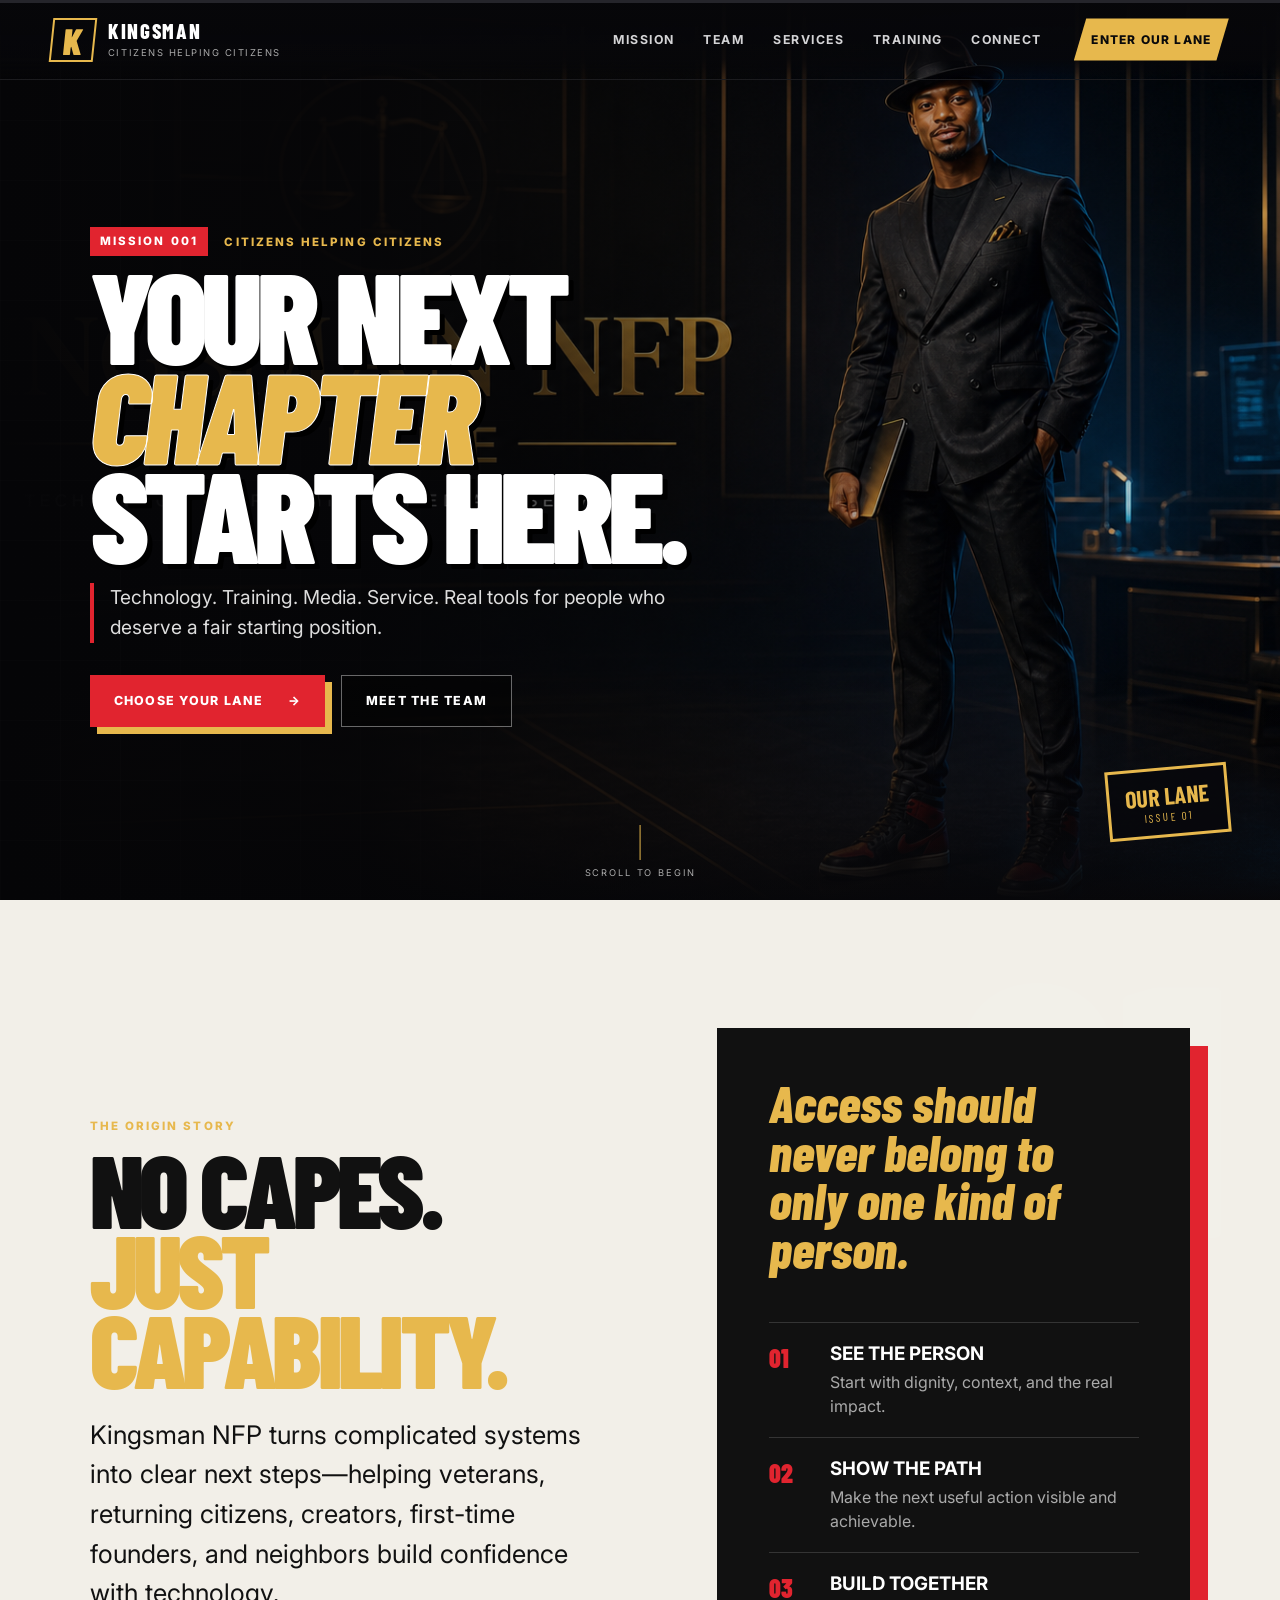
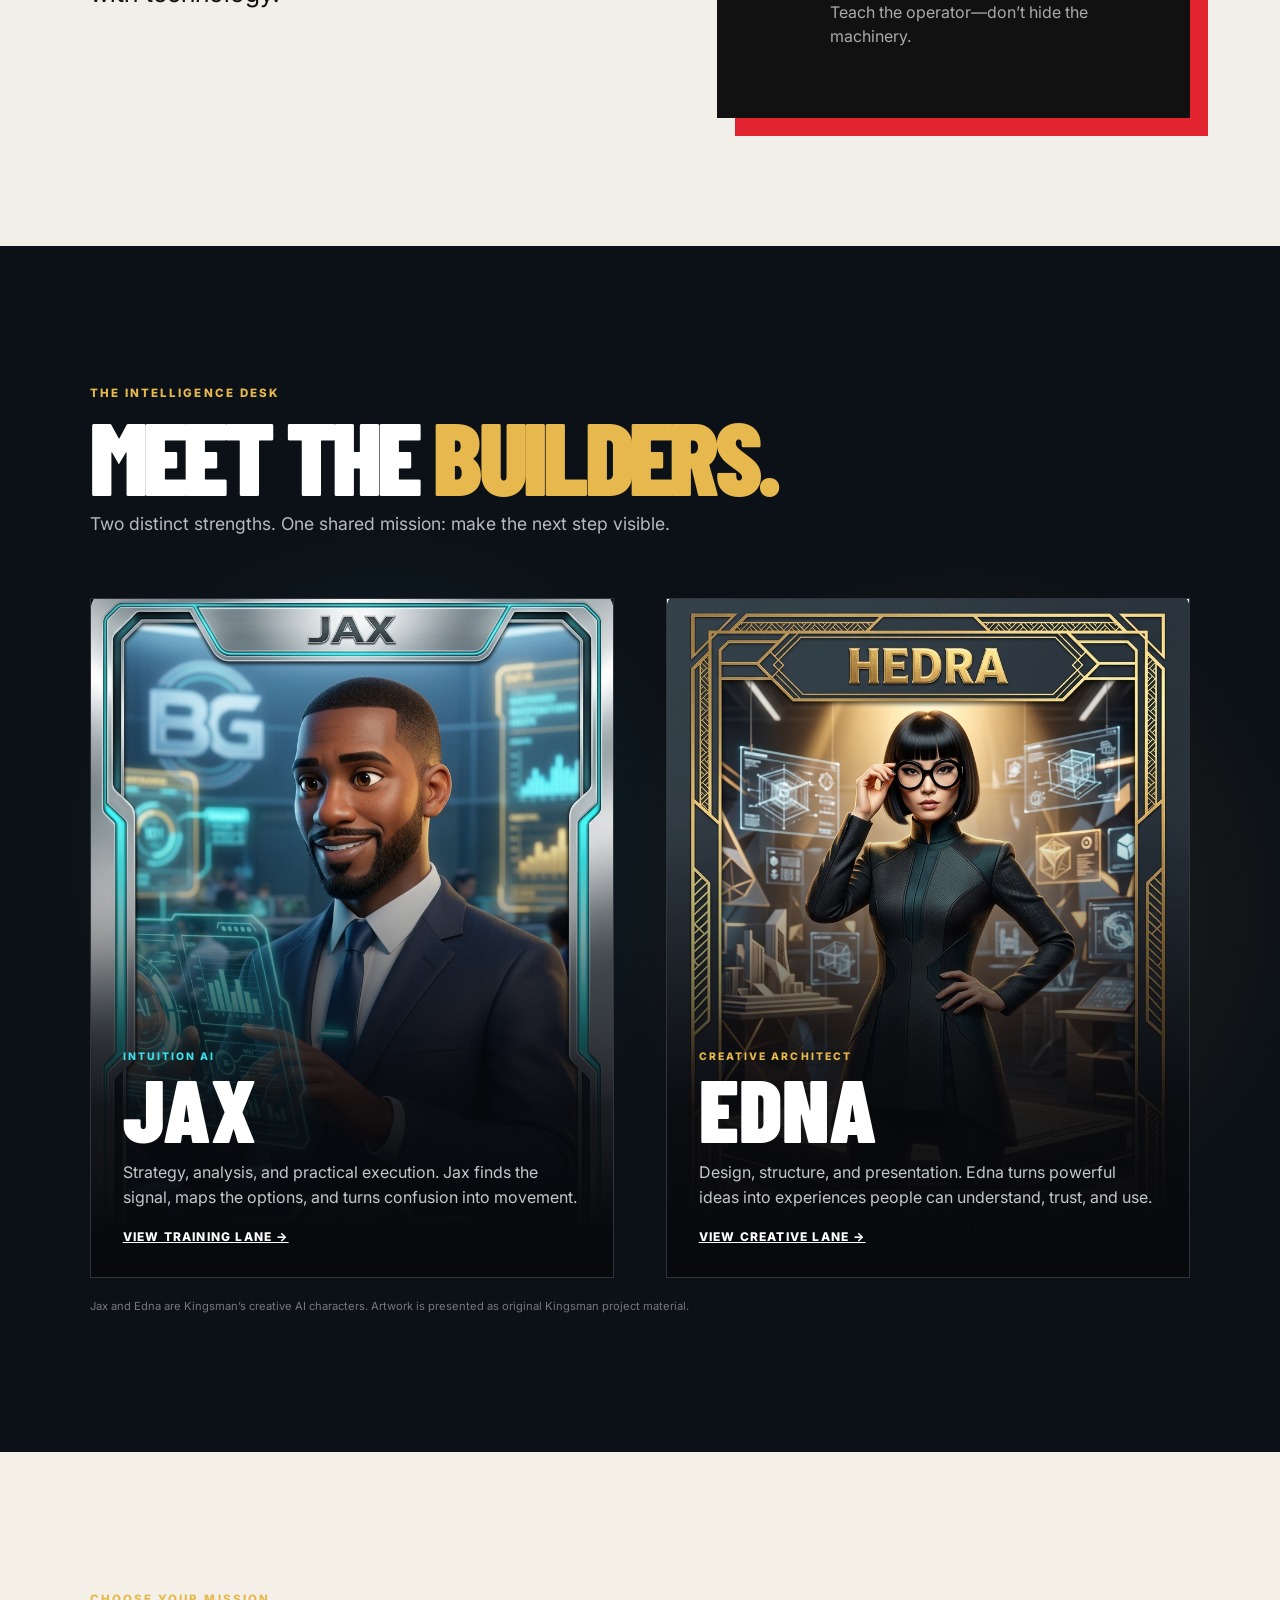
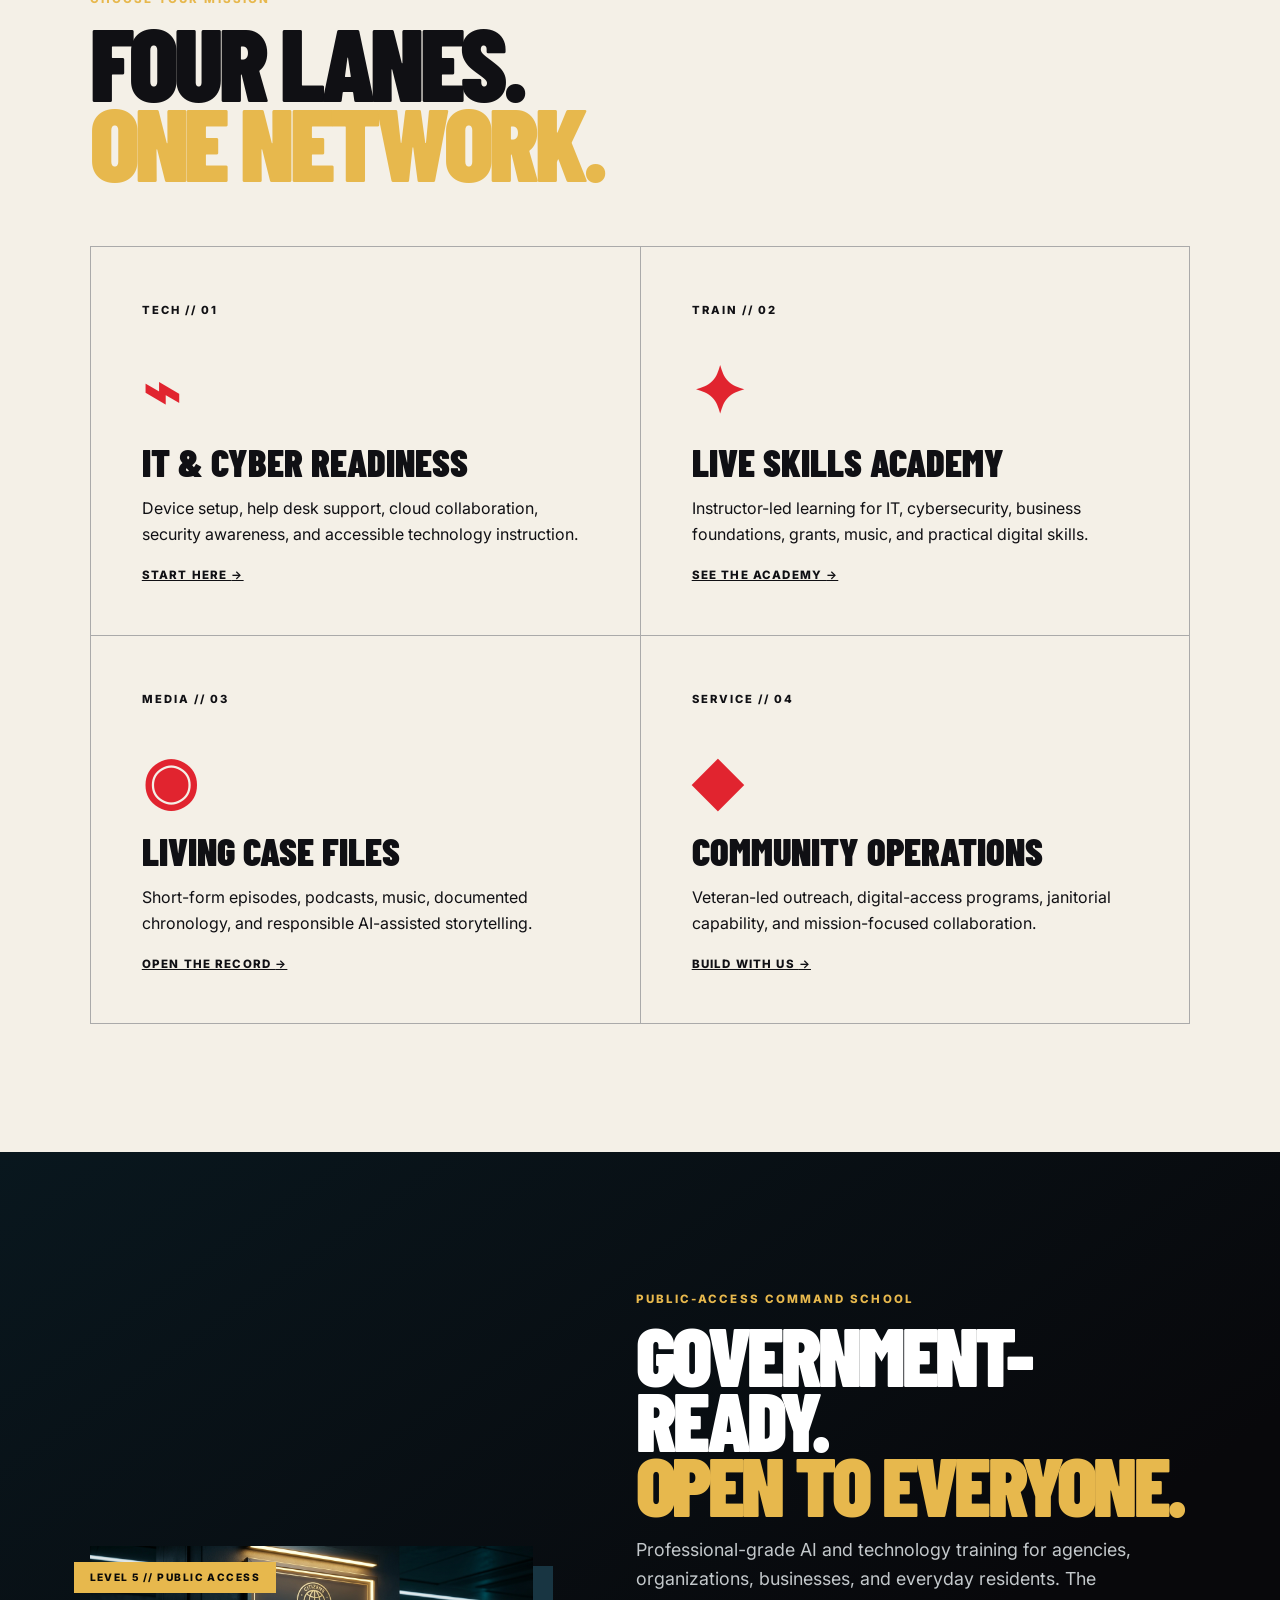
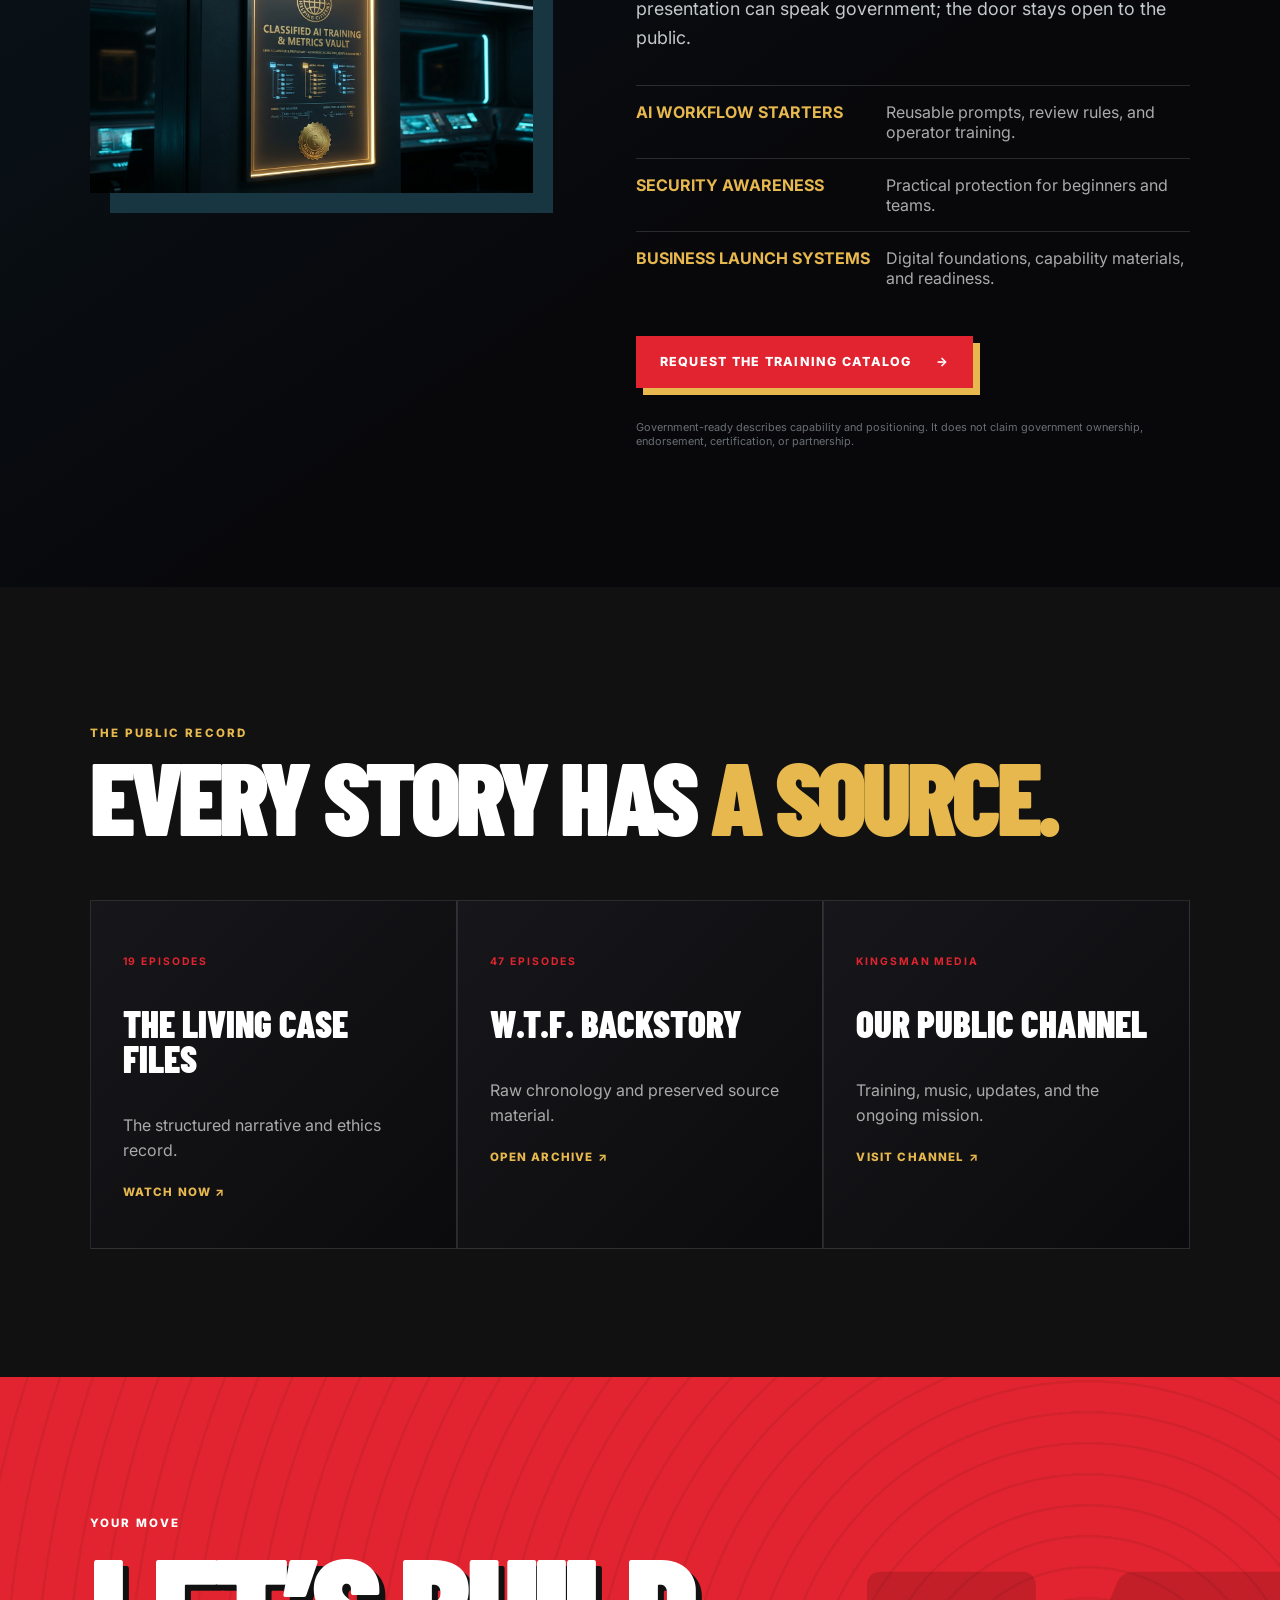
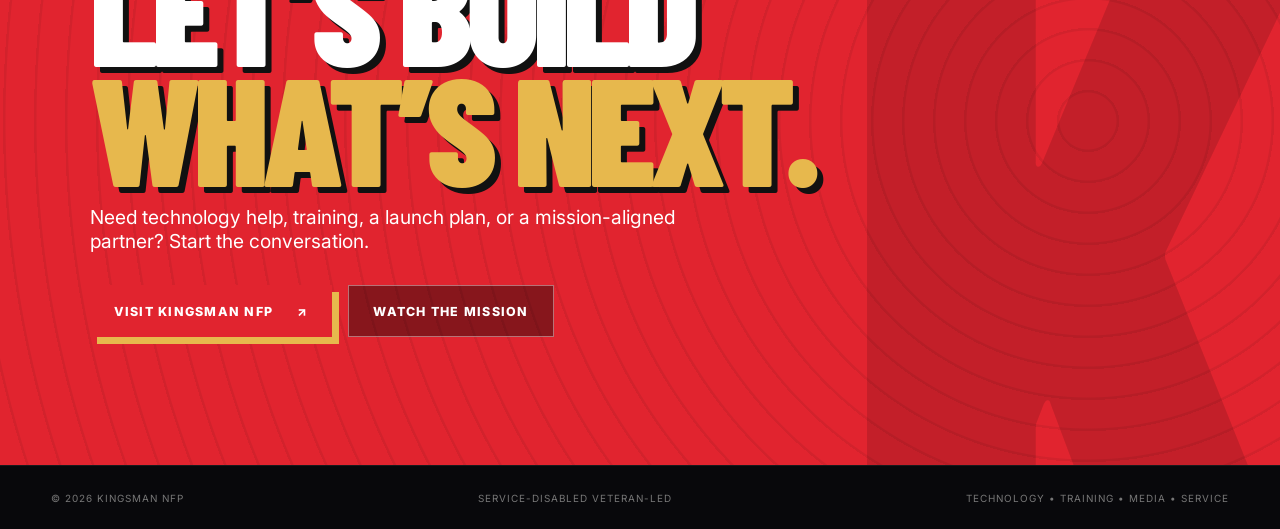
==== commit ad1ee3af: "Publish cinematic Kingsman NFP website Launch the completed Marvel/Wakanda-inspired public-access mi" ====
--- a/index.html
+++ b/index.html
@@ -1,206 +1,140 @@
-<!doctype html>
-<html lang="en">
-<head>
-  <meta charset="utf-8">
-  <meta name="viewport" content="width=device-width, initial-scale=1">
-  <meta name="description" content="Kingsman NFP — technology, training, media, and service through OUR LANE.">
-  <meta name="theme-color" content="#05080d">
-  <meta property="og:title" content="Kingsman NFP — OUR LANE">
-  <meta property="og:description" content="Technology. Training. Media. Service.">
-  <meta property="og:image" content="assets/kingsman-ai-cover.png">
-  <title>Kingsman NFP — OUR LANE</title>
-  <link rel="stylesheet" href="styles.css">
-  <script src="script.js" defer></script>
-</head>
-<body>
-  <a class="skip-link" href="#main">Skip to content</a>
-
-  <header class="site-header">
-    <a class="brand" href="#top" aria-label="Kingsman NFP home">
-      <span class="brand-mark">K</span>
-      <span><strong>KINGSMAN NFP</strong><small>OUR LANE</small></span>
-    </a>
-    <button class="menu-toggle" type="button" aria-expanded="false" aria-controls="primary-nav">Menu</button>
-    <nav id="primary-nav" aria-label="Primary navigation">
-      <a href="#mission">Mission</a>
-      <a href="#services">Services</a>
-      <a href="#pricing">Pricing</a>
-      <a href="#launch-lab">Launch Lab</a>
-      <a href="#assistant">Little Guy</a>
-      <a href="#media">Media</a>
-      <a href="#refunds">Refunds</a>
-      <a href="#contact">Connect</a>
-    </nav>
-  </header>
-
-  <main id="main">
-    <section id="top" class="hero" aria-labelledby="hero-title">
-      <img src="assets/kingsman-ai-cover.png" alt="Kingsman NFP OUR LANE cover featuring a suited AI ambassador in a gold-and-blue command center.">
-      <div class="hero-actions">
-        <a class="button button-gold" href="#services">Enter OUR LANE</a>
-        <a class="button button-ghost" href="#assistant">Meet the Little Guy</a>
-      </div>
-    </section>
-
-    <section id="mission" class="section statement">
-      <p class="eyebrow">Welcome home</p>
-      <h1 id="hero-title">Practical systems for people who deserve a fair starting position.</h1>
-      <p>Kingsman NFP connects technology, instruction, media, and community service. We build clear paths into digital skills, safer devices, workforce readiness, and stories that preserve the record.</p>
-      <div class="principles" aria-label="Kingsman operating principles">
-        <article><span>01</span><h2>Identify impact</h2><p>Start with the people carrying the greatest consequence.</p></article>
-        <article><span>02</span><h2>Test necessity</h2><p>Separate the true requirement from the convenient decision.</p></article>
-        <article><span>03</span><h2>Explain honestly</h2><p>Show the source, the limit, and what remains unverified.</p></article>
-        <article><span>04</span><h2>Provide a voice</h2><p>Build a safe path for questions, correction, and participation.</p></article>
-      </div>
-    </section>
-
-    <section id="services" class="section dark-panel">
-      <div class="section-heading">
-        <p class="eyebrow">OUR LANE</p>
-        <h2>Four connected service tracks</h2>
-      </div>
-      <div class="service-grid">
-        <article class="service-card"><span>TECH</span><h3>IT &amp; Cyber Readiness</h3><p>Device setup, help desk support, cloud collaboration, security awareness, AI readiness, and accessible technology instruction.</p></article>
-        <article class="service-card"><span>TRAIN</span><h3>Live Skills Academy</h3><p>Instructor-led learning for IT, cybersecurity, barber education, music, grant writing, and practical business foundations.</p></article>
-        <article class="service-card"><span>MEDIA</span><h3>Living Case Files</h3><p>Short-form episodes, podcasts, music, documented chronology, and responsible AI-assisted storytelling.</p></article>
-        <article class="service-card"><span>SERVICE</span><h3>Community Operations</h3><p>Veteran-led outreach, janitorial services, digital-access programs, and mission-focused partnerships.</p></article>
-      </div>
-      <p class="verification-note">Government registrations, certifications, professional licenses, awards, and partner relationships are displayed publicly only after verification.</p>
-    </section>
-
-    <section id="pricing" class="section dark-panel">
-      <div class="section-heading">
-        <p class="eyebrow">Clear launch pricing</p>
-        <h2>Start small. Leave with something useful.</h2>
-      </div>
-      <div class="service-grid">
-        <article class="service-card"><span>$39</span><h3>Tech Help Express</h3><p>One focused 30-minute remote support session for a device, account, or software problem.</p></article>
-        <article class="service-card"><span>$69</span><h3>Remote IT Support</h3><p>One hour of guided troubleshooting, setup, or practical technology instruction.</p></article>
-        <article class="service-card"><span>$89</span><h3>Accessible Device Setup</h3><p>Large-text, voice, simplified navigation, emergency-contact, and everyday-access setup.</p></article>
-        <article class="service-card"><span>$119</span><h3>Chromebook Mission Setup</h3><p>Account, updates, security, cloud storage, essential apps, and beginner orientation. Device sold separately.</p></article>
-        <article class="service-card"><span>$149</span><h3>Cyber Safety Checkup</h3><p>Account-security review, updates, backup check, safer settings, and a written action list.</p></article>
-        <article class="service-card"><span>$99</span><h3>Grant Readiness Session</h3><p>A 60-minute eligibility and document-readiness session. Funding or award is never guaranteed.</p></article>
-        <article class="service-card"><span>$175</span><h3>Capability Statement</h3><p>A polished one-page contractor capability statement based on customer-supplied facts.</p></article>
-        <article class="service-card"><span>$249</span><h3>Business Digital Starter</h3><p>Domain and email plan, secure account map, one consultation, and a 30-day launch checklist.</p></article>
-        <article class="service-card"><span>$249</span><h3>Security Awareness Workshop</h3><p>Live 60-minute beginner workshop for up to ten participants, plus a take-home guide.</p></article>
-        <article class="service-card"><span>$349</span><h3>One-Page Website Launch</h3><p>One responsive landing page with customer-supplied copy, contact form, and one revision.</p></article>
-        <article class="service-card"><span>$499</span><h3>AI Workflow Starter</h3><p>One documented AI-assisted workflow, reusable prompts, human-review rules, and operator training.</p></article>
-        <article class="service-card"><span>$749</span><h3>Website + Store Setup</h3><p>Up to five pages, five initial products or services, native checkout setup, and two revisions.</p></article>
-      </div>
-      <p class="verification-note">Prices are launch rates. Third-party subscriptions, hardware, filing fees, taxes, shipping, licensed professional services, and paid advertising are separate. Work begins after scope confirmation.</p>
-      <div class="contact-actions">
-        <a class="button button-gold" href="#contact">Request a service</a>
-        <a class="button button-ghost" href="#contact">Support the mission</a>
-      </div>
-    </section>
-
-    <section id="launch-lab" class="section launch-section">
-      <div class="launch-intro">
-        <div>
-          <p class="eyebrow">Small-business incubator</p>
-          <h2>OUR LANE Launch Lab</h2>
-        </div>
-        <p>A practical, referral-backed pathway for veterans, returning citizens, creators, tradespeople, and first-time founders. Kingsman supplies the training and digital foundation; licensed professionals and established development centers handle matters requiring formal authority.</p>
-      </div>
-      <ol class="launch-path">
-        <li><span>01</span><div><h3>Listen &amp; define</h3><p>Turn the founder’s experience, skill, or idea into one clear customer problem.</p></div></li>
-        <li><span>02</span><div><h3>Choose the structure</h3><p>Prepare the questions, documents, and referrals needed for legal and tax guidance.</p></div></li>
-        <li><span>03</span><div><h3>Build the digital base</h3><p>Create the domain, email, basic website, secure accounts, and operating files.</p></div></li>
-        <li><span>04</span><div><h3>Teach the operator</h3><p>Provide live instruction in technology, cybersecurity, customer service, and records.</p></div></li>
-        <li><span>05</span><div><h3>Run one real pilot</h3><p>Test a small paid or grant-supported engagement with defined deliverables and feedback.</p></div></li>
-        <li><span>06</span><div><h3>Graduate contract-ready</h3><p>Leave with a capability statement, pricing logic, portfolio evidence, and next-step referrals.</p></div></li>
-      </ol>
-      <div class="resource-panel">
-        <div>
-          <p class="eyebrow">Prospective ecosystem connections</p>
-          <h3>Build with the institutions already doing the work.</h3>
-          <p>These are referral and partnership targets—not claimed Kingsman partners.</p>
-        </div>
-        <div class="resource-links">
-          <a href="https://www.siue.edu/business/sbdc/contact/" target="_blank" rel="noopener noreferrer"><strong>SIUE Illinois SBDC</strong><span>Metro East and East St. Louis advising</span></a>
-          <a href="https://nicstl.org/" target="_blank" rel="noopener noreferrer"><strong>Neighborhood Innovation Center</strong><span>Microbusiness incubation and digital upskilling</span></a>
-          <a href="https://downtowntrex.org/" target="_blank" rel="noopener noreferrer"><strong>T-REX</strong><span>Technology incubator and founder community</span></a>
-          <a href="https://sbdc.illinois.gov/" target="_blank" rel="noopener noreferrer"><strong>Illinois SBDC &amp; APEX</strong><span>Business advising and government-contract assistance</span></a>
-          <a href="https://mosbdcstlregion.com/" target="_blank" rel="noopener noreferrer"><strong>Missouri SBDC — St. Louis</strong><span>Consulting, training, technology, and capital preparation</span></a>
-        </div>
-      </div>
-    </section>
-
-    <section id="assistant" class="section assistant-section">
-      <div>
-        <p class="eyebrow">Private-first AI</p>
-        <h2>The Little Guy</h2>
-        <p>A guided Kingsman assistant designed to organize questions, preserve sources, separate facts from fictional dialogue, and hand sensitive actions back to a human.</p>
-        <ul class="check-list">
-          <li>Source-aware answers</li>
-          <li>Case and project separation</li>
-          <li>Human approval before external action</li>
-          <li>Accessible beginner mode</li>
-        </ul>
-      </div>
-      <div class="chat-shell" aria-label="Little Guy demonstration">
-        <div class="chat-top"><span class="status-dot"></span><strong>B.G. // Training Mode</strong><small>Local demonstration</small></div>
-        <div id="chat-log" class="chat-log" aria-live="polite">
-          <div class="message bot">Welcome home. Pick a lane and I’ll show you where to begin.</div>
-        </div>
-        <div class="quick-prompts" aria-label="Demonstration prompts">
-          <button type="button" data-prompt="it">IT services</button>
-          <button type="button" data-prompt="training">Training</button>
-          <button type="button" data-prompt="media">Case files</button>
-        </div>
-        <form id="demo-form" class="chat-form">
-          <label class="sr-only" for="demo-input">Ask the demonstration assistant</label>
-          <input id="demo-input" name="message" placeholder="Ask the Little Guy…" autocomplete="off">
-          <button type="submit">Send</button>
-        </form>
-        <p class="demo-label">Demo only—no message leaves this device.</p>
-      </div>
-    </section>
-
-    <section id="media" class="section media-section">
-      <div class="section-heading">
-        <p class="eyebrow">Public record</p>
-        <h2>Watch the story in its proper lanes</h2>
-      </div>
-      <div class="media-grid">
-        <a href="https://www.youtube.com/playlist?list=PLGvlal1PHkQk" target="_blank" rel="noopener noreferrer"><span>19 episodes</span><h3>KINGSMAN: The Living Case Files</h3><p>The structured narrative and ethics record.</p></a>
-        <a href="https://www.youtube.com/playlist?list=PLhQ8wlTwjwBjWC5YaxBdftssLfjw64kBS" target="_blank" rel="noopener noreferrer"><span>47 episodes</span><h3>W.T.F. Backstory Collection</h3><p>Raw chronology and source material.</p></a>
-        <a href="https://www.youtube.com/playlist?list=PLKemomXh87Kw" target="_blank" rel="noopener noreferrer"><span>Separate file</span><h3>Princess / Heaven’s Divorce</h3><p>Relationship and spouse-file material.</p></a>
-      </div>
-    </section>
-
-    <section class="section operator-section" aria-labelledby="operator-title">
-      <div>
-        <p class="eyebrow">Authorized operators</p>
-        <h2 id="operator-title">Network console</h2>
-        <p>GoodCloud manages supported GL.iNet network devices. Keep account credentials inside GoodCloud and never place them in public website files.</p>
-      </div>
-      <a class="button button-ghost" href="https://www.goodcloud.xyz/#/dashboard/index" target="_blank" rel="noopener noreferrer">Open GoodCloud</a>
-    </section>
-
-    <section id="refunds" class="section statement">
-      <p class="eyebrow">Fair purchase terms</p>
-      <h2>Refunds, cancellations, and returns</h2>
-      <p>Cancel an appointment at least 24 hours ahead for a full refund. A late cancellation may be rescheduled once or refunded at 50%. Project work cancelled after it begins is refunded for the unearned portion; completed and delivered work is not refundable.</p>
-      <p>Eligible hardware may be returned within 14 days. Damaged, defective, incorrect, or undelivered merchandise qualifies for replacement or a full refund. Donations are generally final, but duplicate, incorrect, or unauthorized transactions may be reviewed within 30 days.</p>
-      <p>Reply to the purchase receipt or use the website contact form with the purchaser name, order number, purchase date, and reason. Approved refunds return to the original payment method whenever possible.</p>
-    </section>
-
-    <section id="contact" class="section contact-section">
-      <p class="eyebrow">Start with the mission</p>
-      <h2>Technology. Training. Media. Service.</h2>
-      <p>Use this section for the verified Kingsman email, business telephone number, donation processor, and appointment link before publishing.</p>
-      <div class="contact-actions">
-        <a class="button button-gold" href="https://kingsmannfp.com" target="_blank" rel="noopener noreferrer">Visit kingsmannfp.com</a>
-        <a class="button button-ghost" href="https://www.youtube.com/@JosephWilliams-g2w" target="_blank" rel="noopener noreferrer">YouTube channel</a>
-      </div>
-    </section>
-  </main>
-
-  <footer>
-    <span>© <span id="year"></span> Kingsman NFP</span>
-    <span>Service-disabled veteran-led</span>
-    <span>Built for OUR LANE</span>
-  </footer>
-</body>
-</html>+<!doctype html>
+<html lang="en">
+<head>
+  <meta charset="utf-8">
+  <meta name="viewport" content="width=device-width, initial-scale=1">
+  <meta name="description" content="Kingsman NFP connects people to practical technology, training, media, and service.">
+  <meta name="theme-color" content="#08080b">
+  <meta property="og:title" content="Kingsman NFP — Our Lane">
+  <meta property="og:description" content="Practical systems. Public access. No closed doors.">
+  <meta property="og:image" content="kingsman-hero.png">
+  <title>Kingsman NFP — Our Lane</title>
+  <link rel="preconnect" href="https://fonts.googleapis.com">
+  <link rel="preconnect" href="https://fonts.gstatic.com" crossorigin>
+  <link href="https://fonts.googleapis.com/css2?family=Barlow+Condensed:ital,wght@0,600;0,700;0,800;0,900;1,800&family=Inter:wght@400;500;600;700&display=swap" rel="stylesheet">
+  <link rel="stylesheet" href="styles.css">
+  <script src="script.js" defer></script>
+</head>
+<body>
+  <a class="skip-link" href="#main">Skip to the mission</a>
+  <div class="reading-line" aria-hidden="true"><span></span></div>
+
+  <header class="site-header">
+    <a class="brand" href="#top" aria-label="Kingsman NFP home">
+      <span class="brand-k">K</span>
+      <span><strong>KINGSMAN</strong><small>Citizens Helping Citizens</small></span>
+    </a>
+    <button class="menu-toggle" type="button" aria-expanded="false" aria-controls="primary-nav">Menu</button>
+    <nav id="primary-nav" aria-label="Primary navigation">
+      <a href="#mission">Mission</a><a href="#heroes">Team</a><a href="#services">Services</a><a href="#training">Training</a><a href="#contact">Connect</a>
+    </nav>
+    <a class="header-cta" href="#contact">Enter our lane</a>
+  </header>
+
+  <main id="main">
+    <section id="top" class="hero">
+      <img class="hero-image" src="kingsman-hero.png" alt="Kingsman NFP ambassador standing in a black and gold technology command room">
+      <div class="hero-shade"></div>
+      <div class="hero-grid" aria-hidden="true"></div>
+      <div class="hero-copy reveal">
+        <p class="kicker"><span>Mission 001</span> Citizens helping citizens</p>
+        <h1>YOUR NEXT<br><em>CHAPTER</em><br>STARTS HERE.</h1>
+        <p class="hero-deck">Technology. Training. Media. Service. Real tools for people who deserve a fair starting position.</p>
+        <div class="hero-actions">
+          <a class="button primary" href="#services">Choose your lane <span>→</span></a>
+          <a class="button secondary" href="#heroes">Meet the team</a>
+        </div>
+      </div>
+      <div class="issue-stamp" aria-label="Our Lane, issue one"><b>OUR LANE</b><span>ISSUE 01</span></div>
+      <a class="scroll-cue" href="#mission"><span></span>Scroll to begin</a>
+    </section>
+
+    <section id="mission" class="mission section">
+      <div class="section-number" aria-hidden="true">01</div>
+      <div class="mission-copy reveal">
+        <p class="eyebrow">The origin story</p>
+        <h2>NO CAPES.<br><span>JUST CAPABILITY.</span></h2>
+        <p class="lead">Kingsman NFP turns complicated systems into clear next steps—helping veterans, returning citizens, creators, first-time founders, and neighbors build confidence with technology.</p>
+      </div>
+      <div class="mission-panel reveal">
+        <blockquote>Access should never belong to only one kind of person.</blockquote>
+        <div class="principles">
+          <article><b>01</b><h3>See the person</h3><p>Start with dignity, context, and the real impact.</p></article>
+          <article><b>02</b><h3>Show the path</h3><p>Make the next useful action visible and achievable.</p></article>
+          <article><b>03</b><h3>Build together</h3><p>Teach the operator—don’t hide the machinery.</p></article>
+        </div>
+      </div>
+    </section>
+
+    <section id="heroes" class="heroes section">
+      <div class="section-heading reveal">
+        <p class="eyebrow">The intelligence desk</p>
+        <h2>MEET THE <span>BUILDERS.</span></h2>
+        <p>Two distinct strengths. One shared mission: make the next step visible.</p>
+      </div>
+      <div class="character-grid">
+        <article class="character-card jax reveal">
+          <div class="card-art"><img src="jax.png" alt="Jax, the AI executive, working with a holographic data interface"></div>
+          <div class="card-copy"><span>INTUITION AI</span><h3>JAX</h3><p>Strategy, analysis, and practical execution. Jax finds the signal, maps the options, and turns confusion into movement.</p><a href="#training">View training lane →</a></div>
+        </article>
+        <article class="character-card edna reveal">
+          <div class="card-art"><img src="edna.png" alt="Edna, the creative architect, in a futuristic design studio"></div>
+          <div class="card-copy"><span>CREATIVE ARCHITECT</span><h3>EDNA</h3><p>Design, structure, and presentation. Edna turns powerful ideas into experiences people can understand, trust, and use.</p><a href="#services">View creative lane →</a></div>
+        </article>
+      </div>
+      <p class="source-note">Jax and Edna are Kingsman’s creative AI characters. Artwork is presented as original Kingsman project material.</p>
+    </section>
+
+    <section id="services" class="services section">
+      <div class="section-heading reveal">
+        <p class="eyebrow">Choose your mission</p>
+        <h2>FOUR LANES.<br><span>ONE NETWORK.</span></h2>
+      </div>
+      <div class="service-grid">
+        <article class="service-card reveal"><span class="service-code">TECH // 01</span><div class="icon">⌁</div><h3>IT & Cyber Readiness</h3><p>Device setup, help desk support, cloud collaboration, security awareness, and accessible technology instruction.</p><a href="#contact">Start here <b>→</b></a></article>
+        <article class="service-card reveal"><span class="service-code">TRAIN // 02</span><div class="icon">✦</div><h3>Live Skills Academy</h3><p>Instructor-led learning for IT, cybersecurity, business foundations, grants, music, and practical digital skills.</p><a href="#training">See the academy <b>→</b></a></article>
+        <article class="service-card reveal"><span class="service-code">MEDIA // 03</span><div class="icon">◉</div><h3>Living Case Files</h3><p>Short-form episodes, podcasts, music, documented chronology, and responsible AI-assisted storytelling.</p><a href="#media">Open the record <b>→</b></a></article>
+        <article class="service-card reveal"><span class="service-code">SERVICE // 04</span><div class="icon">◆</div><h3>Community Operations</h3><p>Veteran-led outreach, digital-access programs, janitorial capability, and mission-focused collaboration.</p><a href="#contact">Build with us <b>→</b></a></article>
+      </div>
+    </section>
+
+    <section id="training" class="training section">
+      <div class="training-art reveal"><img src="vault.png" alt="Futuristic AI training and metrics vault"></div>
+      <div class="training-copy reveal">
+        <p class="eyebrow">Public-access command school</p>
+        <h2>GOVERNMENT-READY.<br><span>OPEN TO EVERYONE.</span></h2>
+        <p>Professional-grade AI and technology training for agencies, organizations, businesses, and everyday residents. The presentation can speak government; the door stays open to the public.</p>
+        <ul>
+          <li><b>AI workflow starters</b><span>Reusable prompts, review rules, and operator training.</span></li>
+          <li><b>Security awareness</b><span>Practical protection for beginners and teams.</span></li>
+          <li><b>Business launch systems</b><span>Digital foundations, capability materials, and readiness.</span></li>
+        </ul>
+        <a class="button primary" href="#contact">Request the training catalog <span>→</span></a>
+        <p class="disclaimer">Government-ready describes capability and positioning. It does not claim government ownership, endorsement, certification, or partnership.</p>
+      </div>
+    </section>
+
+    <section id="media" class="media section">
+      <div class="section-heading reveal"><p class="eyebrow">The public record</p><h2>EVERY STORY HAS <span>A SOURCE.</span></h2></div>
+      <div class="media-grid">
+        <a class="reveal" href="https://www.youtube.com/playlist?list=PLGvlal1PHkQk" target="_blank" rel="noopener noreferrer"><b>19 EPISODES</b><h3>The Living Case Files</h3><p>The structured narrative and ethics record.</p><span>Watch now ↗</span></a>
+        <a class="reveal" href="https://www.youtube.com/playlist?list=PLhQ8wlTwjwBjWC5YaxBdftssLfjw64kBS" target="_blank" rel="noopener noreferrer"><b>47 EPISODES</b><h3>W.T.F. Backstory</h3><p>Raw chronology and preserved source material.</p><span>Open archive ↗</span></a>
+        <a class="reveal" href="https://www.youtube.com/@JosephWilliams-g2w" target="_blank" rel="noopener noreferrer"><b>KINGSMAN MEDIA</b><h3>Our Public Channel</h3><p>Training, music, updates, and the ongoing mission.</p><span>Visit channel ↗</span></a>
+      </div>
+    </section>
+
+    <section id="contact" class="contact section">
+      <div class="contact-burst" aria-hidden="true"></div>
+      <div class="contact-copy reveal">
+        <p class="eyebrow">Your move</p>
+        <h2>LET’S BUILD<br><span>WHAT’S NEXT.</span></h2>
+        <p>Need technology help, training, a launch plan, or a mission-aligned partner? Start the conversation.</p>
+        <div><a class="button primary" href="https://kingsmannfp.com" target="_blank" rel="noopener noreferrer">Visit Kingsman NFP <span>↗</span></a><a class="button secondary" href="https://www.youtube.com/@JosephWilliams-g2w" target="_blank" rel="noopener noreferrer">Watch the mission</a></div>
+      </div>
+      <div class="contact-mark" aria-hidden="true">K</div>
+    </section>
+  </main>
+
+  <footer><span>© <span id="year"></span> Kingsman NFP</span><span>Service-disabled veteran-led</span><span>Technology • Training • Media • Service</span></footer>
+</body>
+</html>
--- a/styles.css
+++ b/styles.css
@@ -0,0 +1 @@
+:root{--ink:#08080b;--paper:#f2efe8;--red:#e1242f;--gold:#e7b84d;--cyan:#3ce0ea;--white:#fff;--muted:#a4a8b0;--display:"Barlow Condensed",Impact,sans-serif;--body:Inter,Arial,sans-serif}*{box-sizing:border-box}html{scroll-behavior:smooth}body{margin:0;background:var(--ink);color:var(--white);font-family:var(--body);overflow-x:hidden}.skip-link{position:fixed;left:1rem;top:-5rem;z-index:100;background:#fff;color:#000;padding:.75rem 1rem}.skip-link:focus{top:1rem}.reading-line{position:fixed;z-index:80;top:0;left:0;width:100%;height:3px;background:#25252b}.reading-line span{display:block;height:100%;width:0;background:linear-gradient(90deg,var(--red),var(--gold));box-shadow:0 0 12px var(--gold)}.site-header{position:fixed;z-index:70;top:0;left:0;width:100%;height:80px;padding:0 clamp(1rem,4vw,4rem);display:flex;align-items:center;gap:2rem;background:linear-gradient(#07070af2,#07070acc 75%,transparent);border-bottom:1px solid #ffffff16}.brand{color:#fff;text-decoration:none;display:flex;align-items:center;gap:.8rem}.brand-k{font:900 2.3rem/1 var(--display);color:var(--gold);border:2px solid var(--gold);width:44px;height:44px;display:grid;place-items:center;transform:skew(-6deg)}.brand strong,.brand small{display:block}.brand strong{font:800 1.3rem/1 var(--display);letter-spacing:.08em}.brand small{font-size:.59rem;text-transform:uppercase;letter-spacing:.16em;color:#aaa;margin-top:.28rem}.site-header nav{display:flex;gap:1.8rem;margin-left:auto}.site-header nav a{color:#d4d4d6;text-decoration:none;text-transform:uppercase;font:700 .77rem var(--body);letter-spacing:.12em}.site-header nav a:hover{color:var(--gold)}.header-cta{color:#09090b;background:var(--gold);text-decoration:none;text-transform:uppercase;font:800 .75rem var(--body);letter-spacing:.1em;padding:.85rem 1.1rem;clip-path:polygon(8% 0,100% 0,92% 100%,0 100%)}.menu-toggle{display:none}.hero{min-height:100vh;position:relative;display:flex;align-items:center;padding:120px clamp(1.2rem,7vw,7rem) 70px;isolation:isolate}.hero-image{position:absolute;z-index:-4;inset:0;width:100%;height:100%;object-fit:cover;object-position:center}.hero-shade{position:absolute;z-index:-3;inset:0;background:linear-gradient(90deg,#050507 0%,#050507eb 29%,#05050755 60%,#05050728),linear-gradient(0deg,#08080b 0%,transparent 25%)}.hero-grid{position:absolute;z-index:-2;inset:0;opacity:.15;background-image:linear-gradient(#fff1 1px,transparent 1px),linear-gradient(90deg,#fff1 1px,transparent 1px);background-size:60px 60px;mask-image:linear-gradient(90deg,#000,transparent 65%)}.hero-copy{max-width:780px}.kicker,.eyebrow{text-transform:uppercase;font-weight:800;letter-spacing:.18em;font-size:.72rem;color:var(--gold)}.kicker span{background:var(--red);color:#fff;padding:.45rem .65rem;margin-right:.7rem}.hero h1,.section h2{font-family:var(--display);font-weight:900;text-transform:uppercase;margin:1rem 0;letter-spacing:-.045em;line-height:.78}.hero h1{font-size:clamp(4.5rem,10vw,10.5rem);text-shadow:5px 5px 0 #000}.hero h1 em{font-style:italic;color:var(--gold);-webkit-text-stroke:1px #fff}.hero-deck{font-size:clamp(1rem,1.5vw,1.3rem);line-height:1.55;max-width:590px;color:#ddd;border-left:4px solid var(--red);padding-left:1rem}.hero-actions,.contact-copy>div{display:flex;gap:1rem;flex-wrap:wrap;margin-top:2rem}.button{display:inline-flex;align-items:center;justify-content:center;gap:1.5rem;min-height:52px;padding:0 1.5rem;text-decoration:none;text-transform:uppercase;font:800 .78rem var(--body);letter-spacing:.1em;transition:.2s}.button.primary{background:var(--red);color:#fff;box-shadow:7px 7px 0 var(--gold)}.button.primary:hover{transform:translate(-3px,-3px);box-shadow:10px 10px 0 var(--gold)}.button.secondary{color:#fff;border:1px solid #ffffff66;background:#0006}.button.secondary:hover{border-color:var(--gold);color:var(--gold)}.issue-stamp{position:absolute;right:4vw;bottom:7vh;transform:rotate(-5deg);border:3px solid var(--gold);padding:.7rem 1rem;background:#08080cdd;color:var(--gold);font-family:var(--display);text-align:center}.issue-stamp b,.issue-stamp span{display:block}.issue-stamp b{font-size:1.5rem}.issue-stamp span{font-size:.7rem;letter-spacing:.2em}.scroll-cue{position:absolute;left:50%;bottom:1.4rem;transform:translateX(-50%);color:#aaa;text-decoration:none;text-transform:uppercase;font-size:.58rem;letter-spacing:.2em}.scroll-cue span{display:block;width:1px;height:35px;background:var(--gold);margin:0 auto .4rem}.section{position:relative;padding:clamp(5rem,10vw,10rem) clamp(1.2rem,7vw,7rem)}.section h2{font-size:clamp(3.5rem,8vw,8.5rem)}.section h2 span{color:var(--gold)}.section-number{position:absolute;right:4vw;top:1rem;color:#ffffff08;font:900 clamp(10rem,28vw,30rem)/1 var(--display)}.mission{background:var(--paper);color:#111;display:grid;grid-template-columns:minmax(0,1fr) minmax(360px,.9fr);gap:clamp(3rem,8vw,9rem);overflow:hidden}.mission-copy{align-self:center}.mission-copy .lead{font-size:clamp(1.2rem,2vw,1.75rem);line-height:1.55;max-width:700px}.mission-panel{position:relative;z-index:2;background:#111;color:#fff;padding:clamp(2rem,4vw,4rem);box-shadow:18px 18px 0 var(--red);transform:rotate(1deg)}.mission-panel blockquote{font:italic 800 clamp(2rem,4vw,4rem)/.95 var(--display);margin:0 0 3rem;color:var(--gold)}.principles article{display:grid;grid-template-columns:45px 1fr;column-gap:1rem;border-top:1px solid #ffffff25;padding:1.2rem 0}.principles article b{grid-row:1/3;color:var(--red);font:900 1.6rem var(--display)}.principles h3,.principles p{margin:0}.principles h3{text-transform:uppercase}.principles p{color:#aaa;margin-top:.3rem;line-height:1.5}.heroes{background:#0c1117;overflow:hidden}.heroes:before{content:"";position:absolute;inset:0;background:radial-gradient(circle at 30% 50%,#00d9f01c,transparent 30%),radial-gradient(circle at 75% 55%,#f0b9281c,transparent 30%)}.section-heading{position:relative;z-index:2;max-width:1000px}.section-heading>p:last-child{color:#b7bac0;font-size:1.1rem}.character-grid{position:relative;z-index:2;display:grid;grid-template-columns:1fr 1fr;gap:clamp(1.5rem,4vw,4rem);margin-top:4rem}.character-card{min-height:680px;position:relative;overflow:hidden;background:#101218;border:1px solid #ffffff25}.card-art{position:absolute;inset:0}.card-art:after{content:"";position:absolute;inset:0;background:linear-gradient(0deg,#08090d 6%,#08090de8 25%,transparent 68%)}.card-art img{width:100%;height:100%;object-fit:cover;transition:transform .6s}.character-card:hover img{transform:scale(1.035)}.card-copy{position:absolute;z-index:2;left:0;right:0;bottom:0;padding:2rem}.card-copy span{font-size:.65rem;letter-spacing:.2em;color:var(--cyan);font-weight:800}.edna .card-copy span{color:var(--gold)}.card-copy h3{font:900 clamp(4rem,7vw,7rem)/.8 var(--display);margin:.5rem 0}.card-copy p{max-width:550px;color:#c4c7ca;line-height:1.55}.card-copy a{color:#fff;text-transform:uppercase;font-size:.75rem;font-weight:800;letter-spacing:.1em}.source-note{position:relative;z-index:2;color:#777;font-size:.7rem;margin-top:1.3rem}.services{background:#f4f0e7;color:#101014}.service-grid{display:grid;grid-template-columns:repeat(2,1fr);margin-top:4rem;border-top:1px solid #aaa;border-left:1px solid #aaa}.service-card{padding:clamp(2rem,4vw,4rem);border-right:1px solid #aaa;border-bottom:1px solid #aaa;position:relative;overflow:hidden;min-height:360px}.service-card:after{content:"";position:absolute;inset:0;background:var(--red);transform:translateY(102%);transition:.35s;z-index:0}.service-card>*{position:relative;z-index:1}.service-card:hover{color:#fff}.service-card:hover:after{transform:none}.service-code{font:800 .7rem var(--body);letter-spacing:.18em}.icon{font:900 4rem var(--display);color:var(--red);margin:2rem 0 1rem}.service-card:hover .icon{color:var(--gold)}.service-card h3{font:900 clamp(2rem,3vw,3.4rem)/.92 var(--display);text-transform:uppercase;margin:.5rem 0}.service-card p{line-height:1.6;max-width:520px}.service-card a{color:inherit;font-weight:800;text-transform:uppercase;font-size:.72rem;letter-spacing:.1em}.training{display:grid;grid-template-columns:minmax(330px,.8fr) 1fr;gap:clamp(3rem,8vw,8rem);align-items:center;background:linear-gradient(145deg,#09171e,#08080b 60%)}.training-art{position:relative}.training-art:before{content:"LEVEL 5 // PUBLIC ACCESS";position:absolute;z-index:2;top:1rem;left:-1rem;background:var(--gold);color:#090909;padding:.6rem 1rem;font:800 .64rem var(--body);letter-spacing:.14em}.training-art img{width:100%;display:block;box-shadow:20px 20px 0 #183542}.training-copy h2{font-size:clamp(3.3rem,6.5vw,7.3rem)}.training-copy>p:not(.eyebrow):not(.disclaimer){font-size:1.12rem;line-height:1.65;color:#c3c8cb}.training ul{padding:0;margin:2rem 0;list-style:none}.training li{border-top:1px solid #ffffff23;padding:1rem 0;display:grid;grid-template-columns:1fr 1.3fr;gap:1rem}.training li b{text-transform:uppercase;color:var(--gold)}.training li span{color:#aaa}.disclaimer{font-size:.68rem!important;color:#686f73!important;margin-top:2rem}.media{background:#111}.media-grid{display:grid;grid-template-columns:repeat(3,1fr);margin-top:4rem}.media-grid a{color:#fff;text-decoration:none;padding:3rem 2rem;min-height:320px;border:1px solid #ffffff1e;background:linear-gradient(135deg,#17171b,#0b0b0d);transition:.25s}.media-grid a:hover{transform:translateY(-8px);border-color:var(--gold);background:linear-gradient(135deg,#221b0c,#0b0b0d)}.media-grid b{color:var(--red);font-size:.65rem;letter-spacing:.18em}.media-grid h3{font:900 2.3rem/.95 var(--display);text-transform:uppercase}.media-grid p{color:#aaa;line-height:1.6}.media-grid span{text-transform:uppercase;color:var(--gold);font-size:.72rem;font-weight:800;letter-spacing:.1em}.contact{min-height:75vh;display:flex;align-items:center;overflow:hidden;background:var(--red)}.contact:before{content:"";position:absolute;inset:0;background:repeating-radial-gradient(circle at 85% 50%,transparent 0 28px,#0001 29px 31px)}.contact-copy{position:relative;z-index:2;max-width:950px}.contact-copy .eyebrow{color:#fff}.contact-copy h2{font-size:clamp(5rem,12vw,13rem);text-shadow:6px 6px 0 #111}.contact-copy h2 span{color:var(--gold)}.contact-copy>p:not(.eyebrow){font-size:1.2rem;max-width:620px}.contact-mark{position:absolute;right:-.03em;bottom:-.25em;color:#0002;font:900 70vw/1 var(--display)}footer{padding:1.6rem clamp(1.2rem,4vw,4rem);display:flex;gap:1rem;justify-content:space-between;color:#777;text-transform:uppercase;font-size:.62rem;letter-spacing:.1em;border-top:1px solid #ffffff12}.reveal{opacity:0;transform:translateY(30px);transition:opacity .7s,transform .7s}.reveal.visible{opacity:1;transform:none}@media(max-width:900px){.site-header nav,.header-cta{display:none}.menu-toggle{display:block;margin-left:auto;background:none;border:1px solid #fff5;color:#fff;padding:.6rem .8rem;text-transform:uppercase;font-weight:800}.site-header.open nav{display:flex;position:absolute;top:79px;left:0;right:0;background:#08080bf5;padding:1.5rem;flex-direction:column}.hero{align-items:flex-end}.hero-image{object-position:66% center}.hero-shade{background:linear-gradient(0deg,#050507 3%,#050507dd 50%,#05050733)}.mission,.training{grid-template-columns:1fr}.character-grid,.service-grid,.media-grid{grid-template-columns:1fr}.character-card{min-height:620px}.media-grid a{min-height:240px}.issue-stamp{top:100px;bottom:auto}.scroll-cue{display:none}}@media(max-width:560px){.site-header{height:68px}.brand small{display:none}.hero{padding-top:90px}.hero h1{font-size:clamp(4rem,22vw,6.5rem)}.hero-actions .button{width:100%}.section{padding:5rem 1.1rem}.section h2{font-size:clamp(3.5rem,18vw,5.5rem)}.mission-panel{box-shadow:9px 9px 0 var(--red)}.character-card{min-height:540px}.card-copy h3{font-size:4.5rem}.training li{grid-template-columns:1fr}.contact-copy h2{font-size:clamp(4.5rem,22vw,7rem)}footer{flex-direction:column}}@media(prefers-reduced-motion:reduce){html{scroll-behavior:auto}.reveal{opacity:1;transform:none;transition:none}.character-card img,.button{transition:none}}
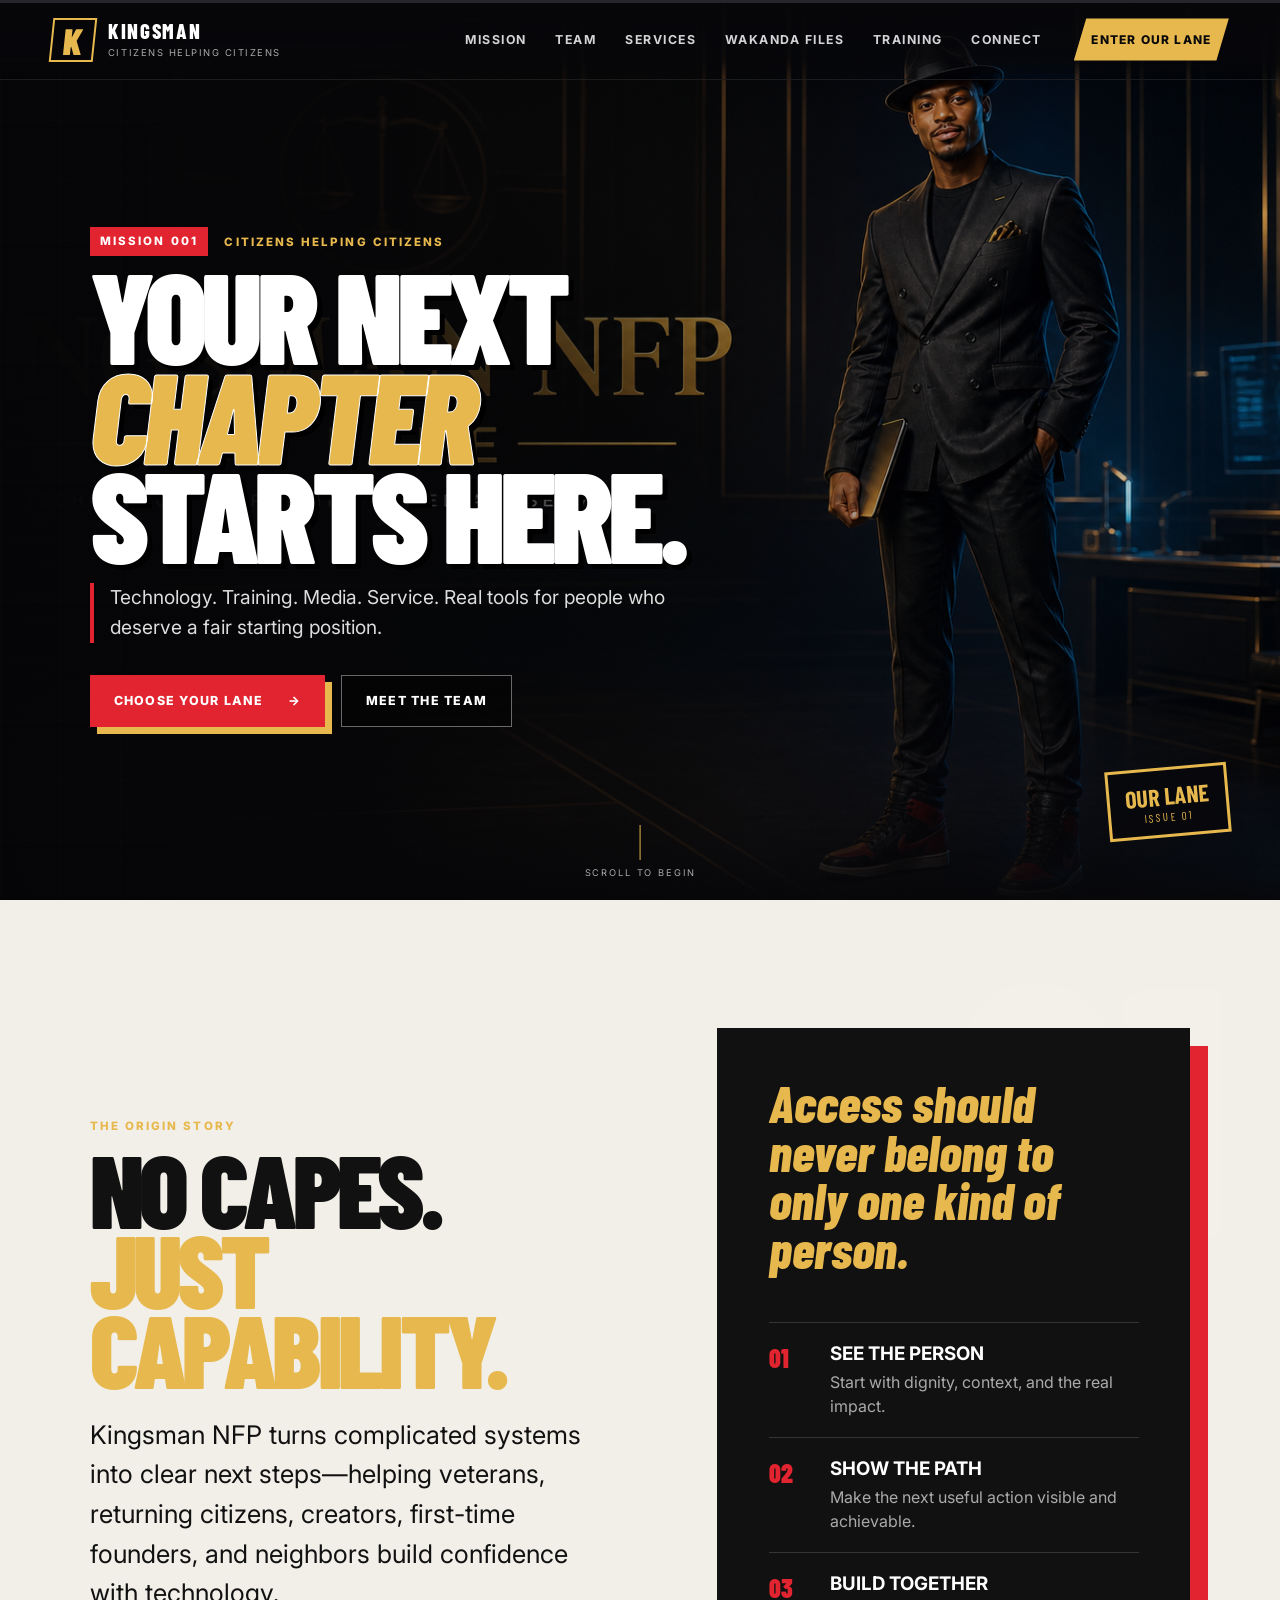
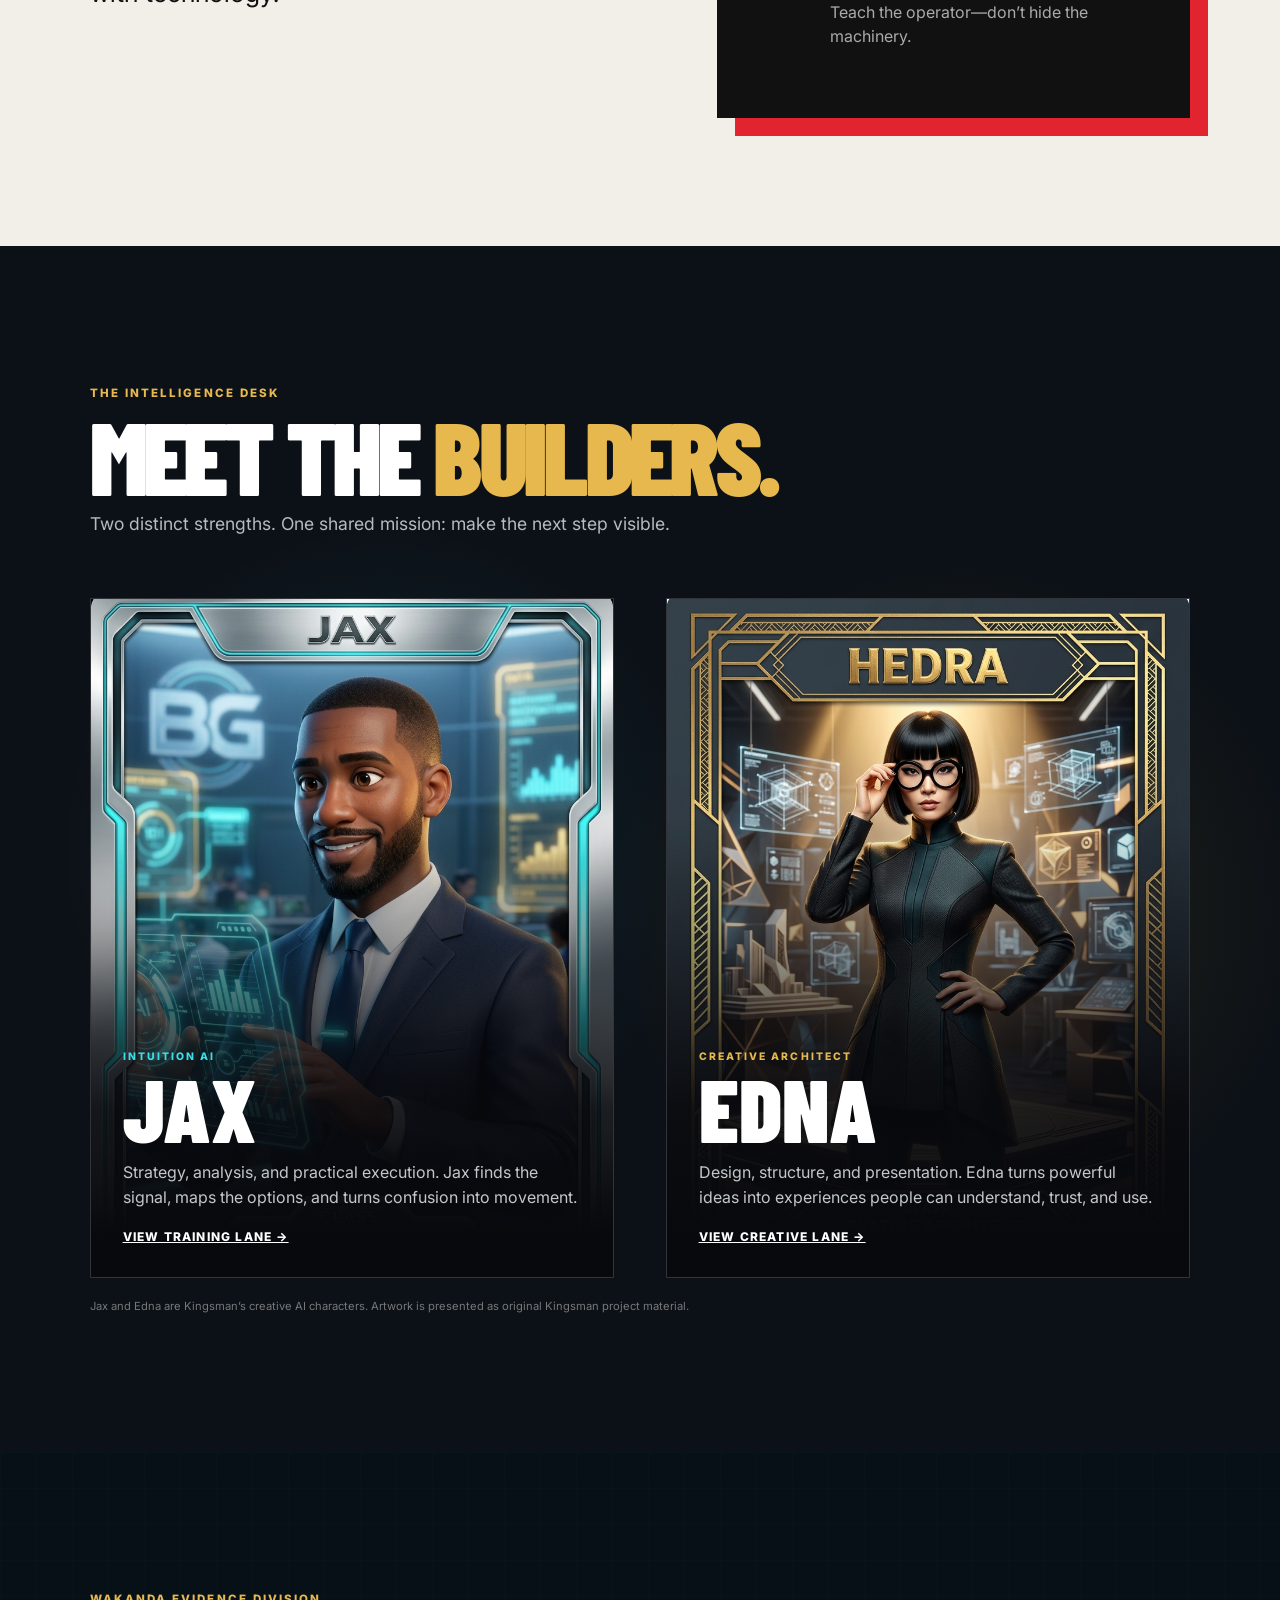
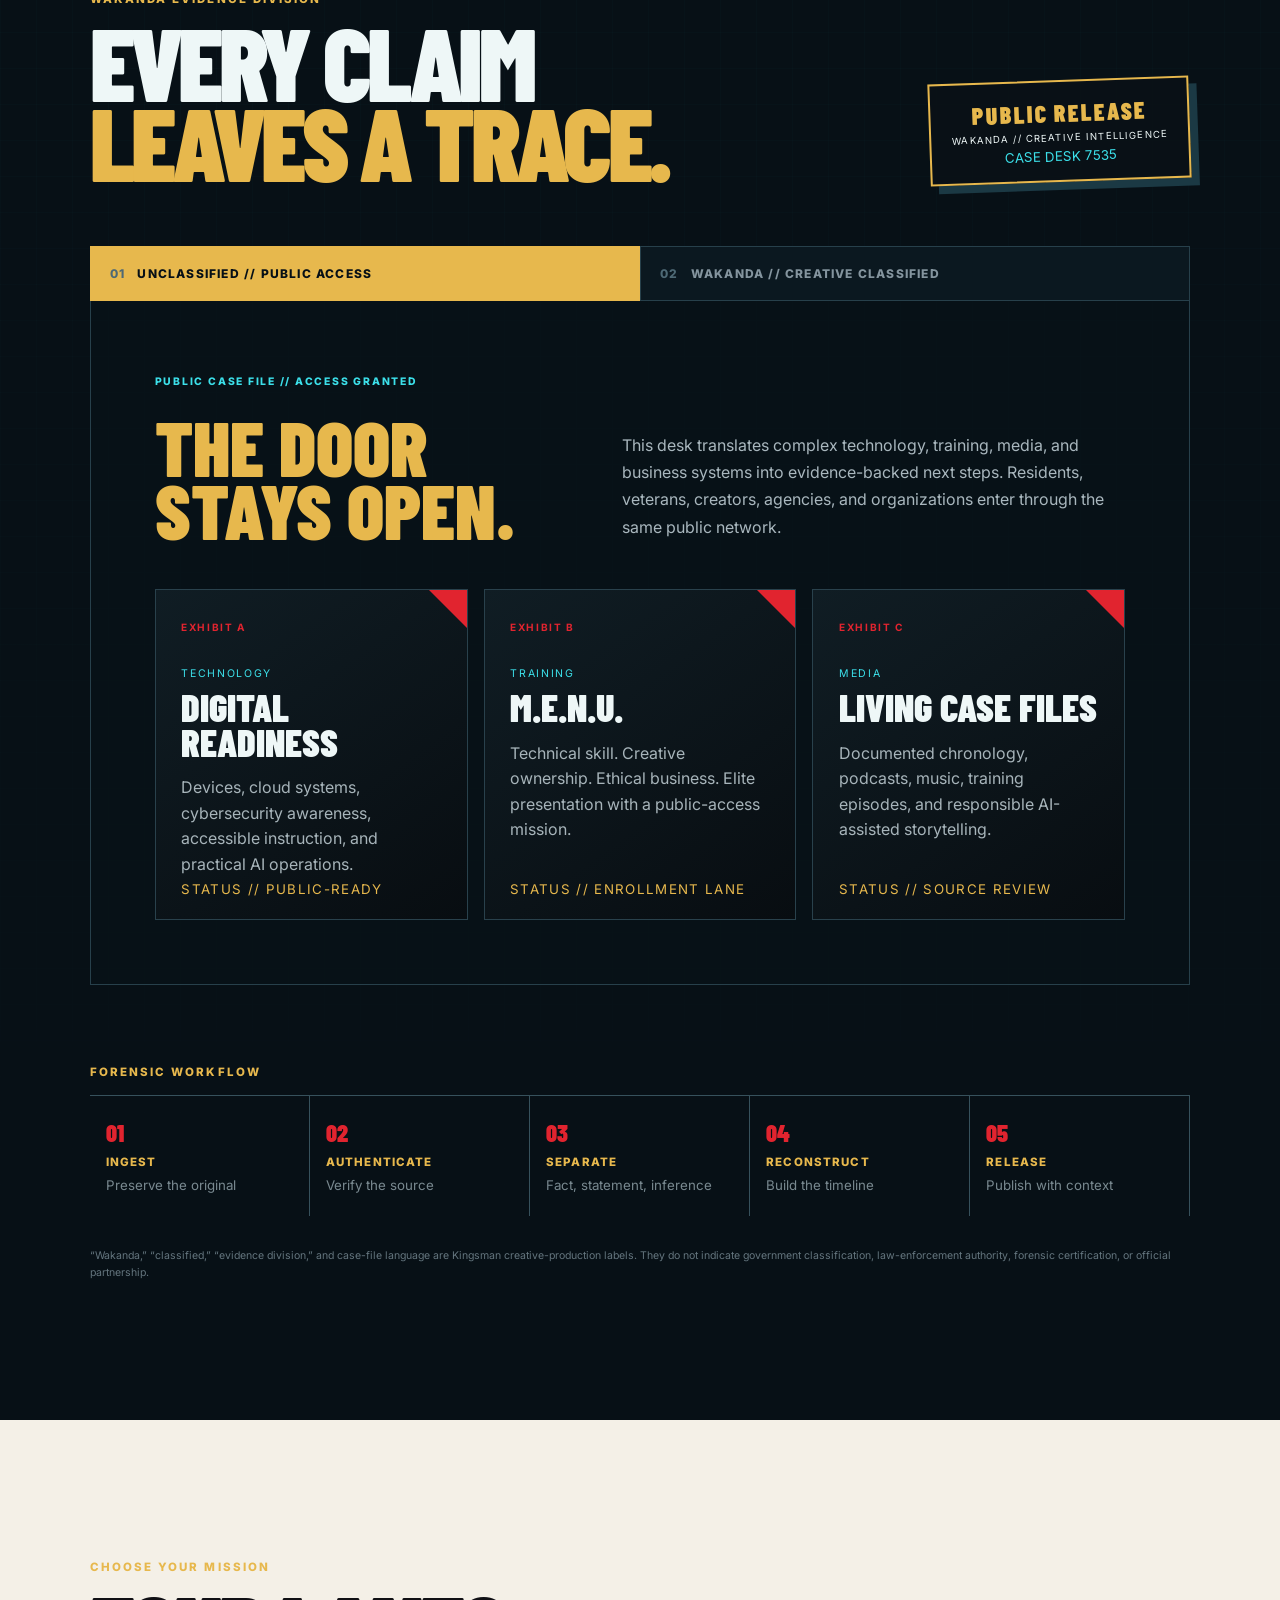
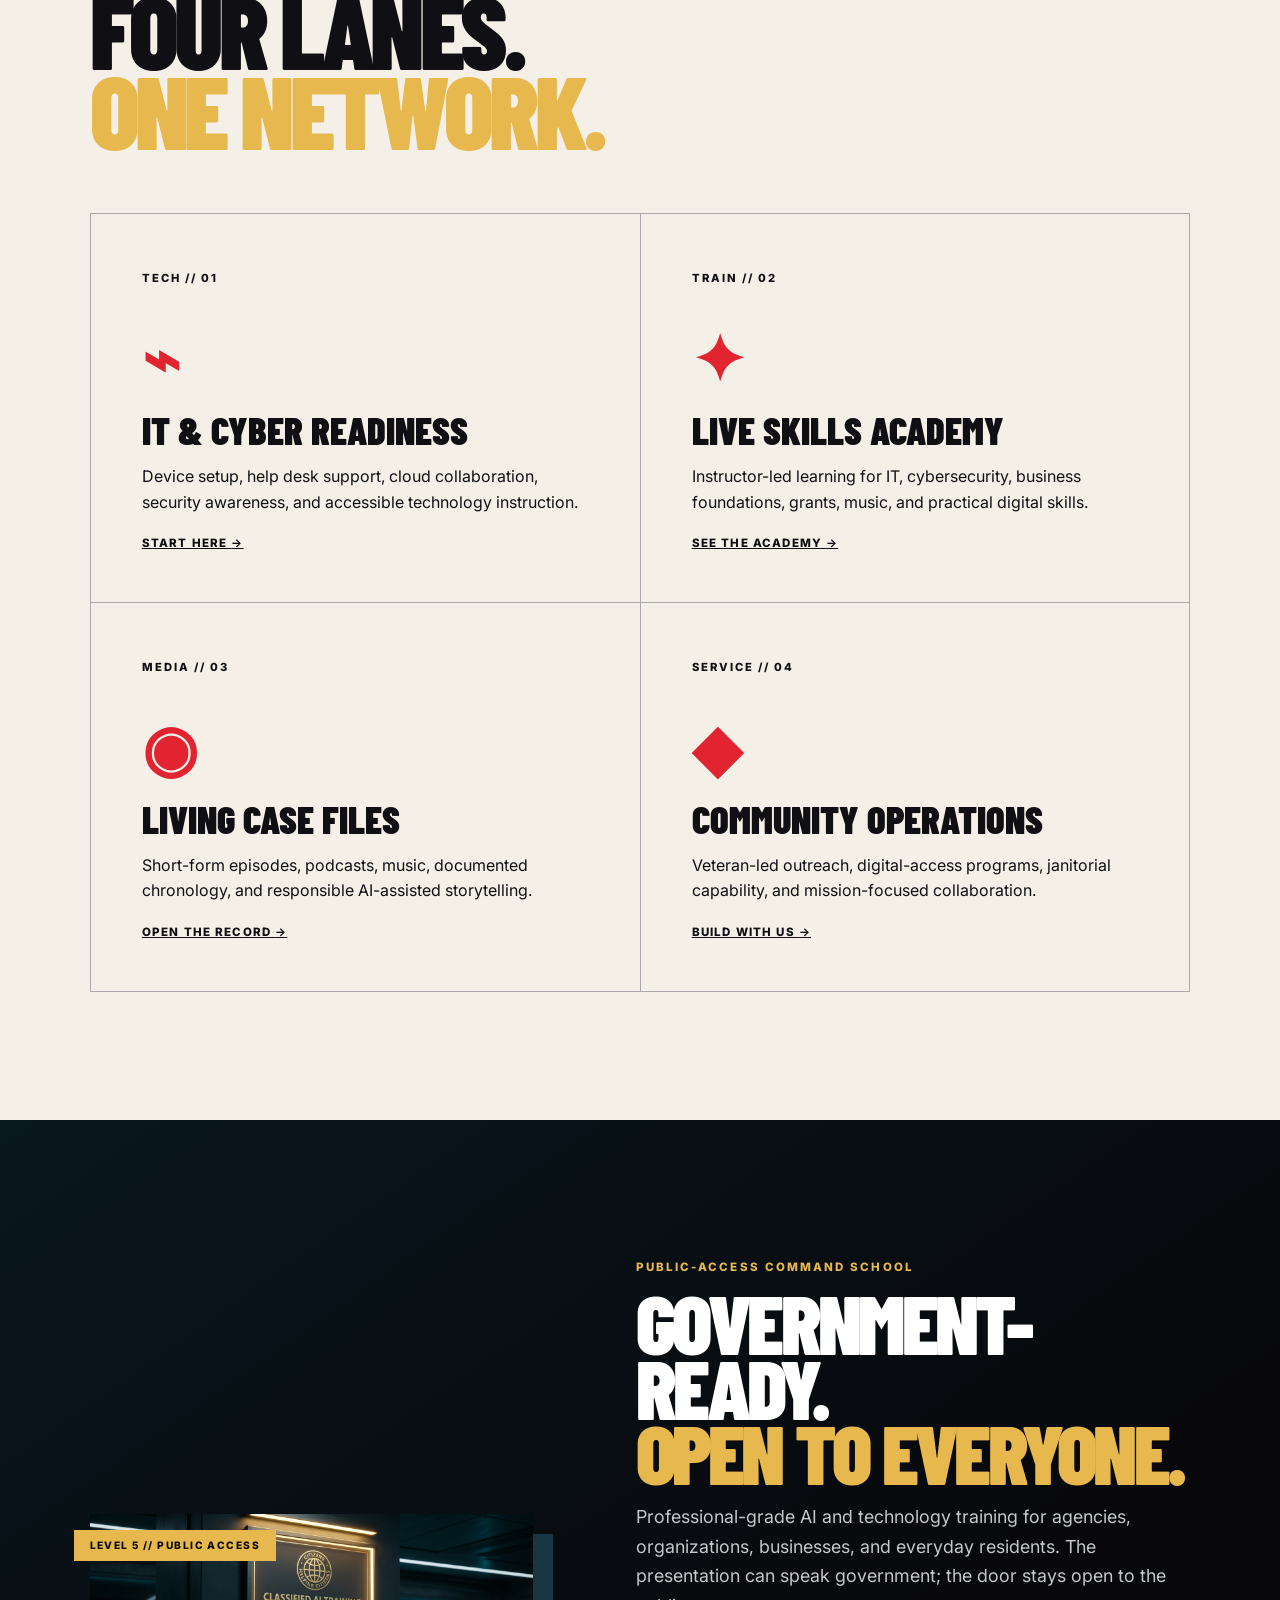
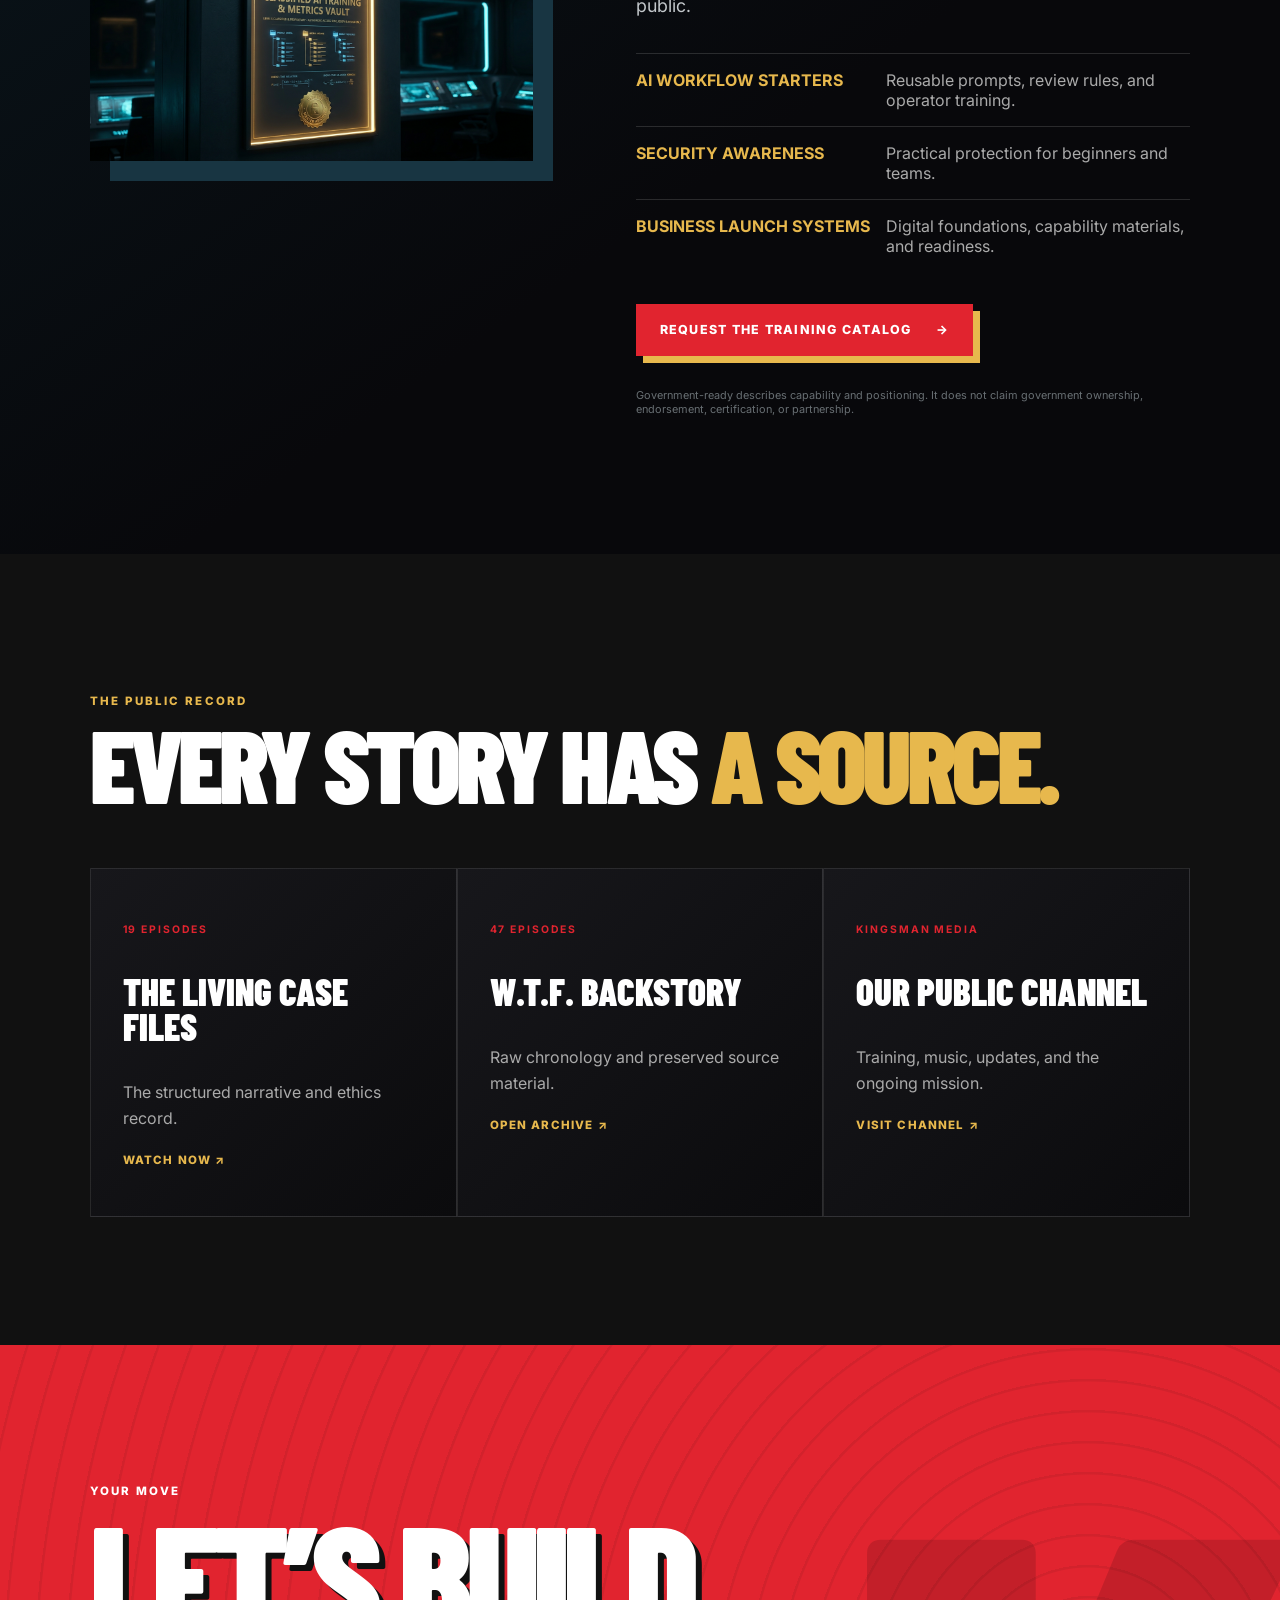
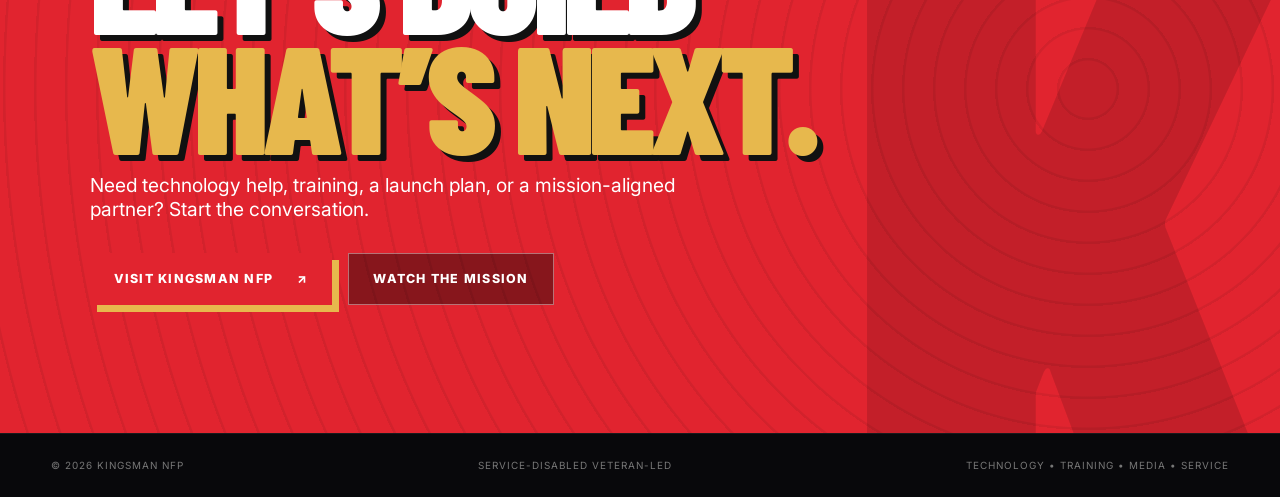
==== commit 77a6647d: "Add public Wakanda Evidence Division Add unclassified public access and cinematic creative-classifie" ====
--- a/index.html
+++ b/index.html
@@ -13,6 +13,7 @@
   <link rel="preconnect" href="https://fonts.gstatic.com" crossorigin>
   <link href="https://fonts.googleapis.com/css2?family=Barlow+Condensed:ital,wght@0,600;0,700;0,800;0,900;1,800&family=Inter:wght@400;500;600;700&display=swap" rel="stylesheet">
   <link rel="stylesheet" href="styles.css">
+  <link rel="stylesheet" href="evidence.css">
   <script src="script.js" defer></script>
 </head>
 <body>
@@ -26,7 +27,7 @@
     </a>
     <button class="menu-toggle" type="button" aria-expanded="false" aria-controls="primary-nav">Menu</button>
     <nav id="primary-nav" aria-label="Primary navigation">
-      <a href="#mission">Mission</a><a href="#heroes">Team</a><a href="#services">Services</a><a href="#training">Training</a><a href="#contact">Connect</a>
+      <a href="#mission">Mission</a><a href="#heroes">Team</a><a href="#services">Services</a><a href="#evidence">Wakanda Files</a><a href="#training">Training</a><a href="#contact">Connect</a>
     </nav>
     <a class="header-cta" href="#contact">Enter our lane</a>
   </header>
@@ -85,6 +86,36 @@
       <p class="source-note">Jax and Edna are Kingsman’s creative AI characters. Artwork is presented as original Kingsman project material.</p>
     </section>
 
+    <section id="evidence" class="evidence section">
+      <div class="evidence-head reveal">
+        <div><p class="eyebrow">Wakanda Evidence Division</p><h2>EVERY CLAIM<br><span>LEAVES A TRACE.</span></h2></div>
+        <div class="classification-seal"><b>PUBLIC RELEASE</b><span>WAKANDA // CREATIVE INTELLIGENCE</span><small>CASE DESK 7535</small></div>
+      </div>
+      <div class="classification-tabs reveal" role="tablist" aria-label="Evidence desk classification views">
+        <button id="tab-public" class="active" type="button" role="tab" aria-selected="true" aria-controls="panel-public" data-evidence-tab="public"><span>01</span> UNCLASSIFIED // PUBLIC ACCESS</button>
+        <button id="tab-wakanda" type="button" role="tab" aria-selected="false" aria-controls="panel-wakanda" data-evidence-tab="wakanda"><span>02</span> WAKANDA // CREATIVE CLASSIFIED</button>
+      </div>
+      <div id="panel-public" class="evidence-panel active" role="tabpanel" aria-labelledby="tab-public" data-evidence-panel="public">
+        <div class="case-lead reveal"><p class="case-code">PUBLIC CASE FILE // ACCESS GRANTED</p><h3>THE DOOR STAYS OPEN.</h3><p>This desk translates complex technology, training, media, and business systems into evidence-backed next steps. Residents, veterans, creators, agencies, and organizations enter through the same public network.</p></div>
+        <div class="forensic-grid">
+          <article class="forensic-card reveal"><b>EXHIBIT A</b><span>TECHNOLOGY</span><h3>Digital Readiness</h3><p>Devices, cloud systems, cybersecurity awareness, accessible instruction, and practical AI operations.</p><small>STATUS // PUBLIC-READY</small></article>
+          <article class="forensic-card reveal"><b>EXHIBIT B</b><span>TRAINING</span><h3>M.E.N.U.</h3><p>Technical skill. Creative ownership. Ethical business. Elite presentation with a public-access mission.</p><small>STATUS // ENROLLMENT LANE</small></article>
+          <article class="forensic-card reveal"><b>EXHIBIT C</b><span>MEDIA</span><h3>Living Case Files</h3><p>Documented chronology, podcasts, music, training episodes, and responsible AI-assisted storytelling.</p><small>STATUS // SOURCE REVIEW</small></article>
+        </div>
+      </div>
+      <div id="panel-wakanda" class="evidence-panel" role="tabpanel" aria-labelledby="tab-wakanda" data-evidence-panel="wakanda" hidden>
+        <div class="case-lead"><p class="case-code">CREATIVE COMMAND FILE // PUBLICLY VIEWABLE</p><h3>THREE TRACKS. ONE UNIVERSE.</h3><p>The classified treatment is a cinematic production device: a deeper look at how Kingsman stories move from raw evidence to finished episodes. Nothing displayed here is government-classified information.</p></div>
+        <div class="track-grid">
+          <article><strong>TRACK 01</strong><h3>REAL // LIVE ACTION</h3><p>King Joseph and Consigliere B.G. lead M.E.N.U. missions with veteran discipline, executive confidence, and warm protective authority.</p><i>35MM CINEMA // BLACK + GOLD // HUMAN COMMAND</i></article>
+          <article><strong>TRACK 02</strong><h3>ANIME // TRAINING</h3><p>High-energy animated missions turn technical lessons into precise, memorable visual training modules.</p><i>CEL-SHADED // GOLD CIRCUITS // BLOCKBUSTER PACE</i></article>
+          <article><strong>TRACK 03</strong><h3>INTELLIGENCE DESK</h3><p>Jax finds the signal. Edna gives the mission form. Chantel May ###999### supports organized, respectful, non-clinical dialogue.</p><i>CYAN DATA // OPERATIONAL CLARITY // AI SUPPORT</i></article>
+        </div>
+        <div class="episode-spec"><span>MASTER FORMAT</span><b>10:00</b><p>Twenty 30-second scenes. Exact dialogue in braces. Direction in parentheses. Sound in angle brackets. One continuous mission file.</p></div>
+      </div>
+      <div class="chain reveal" aria-label="Kingsman evidence review sequence"><p class="eyebrow">Forensic workflow</p><ol><li><b>01</b><span>INGEST</span><small>Preserve the original</small></li><li><b>02</b><span>AUTHENTICATE</span><small>Verify the source</small></li><li><b>03</b><span>SEPARATE</span><small>Fact, statement, inference</small></li><li><b>04</b><span>RECONSTRUCT</span><small>Build the timeline</small></li><li><b>05</b><span>RELEASE</span><small>Publish with context</small></li></ol></div>
+      <p class="classification-note">“Wakanda,” “classified,” “evidence division,” and case-file language are Kingsman creative-production labels. They do not indicate government classification, law-enforcement authority, forensic certification, or official partnership.</p>
+    </section>
+
     <section id="services" class="services section">
       <div class="section-heading reveal">
         <p class="eyebrow">Choose your mission</p>
--- a/evidence.css
+++ b/evidence.css
@@ -0,0 +1 @@
+.evidence{background:#071016;color:#eef7f7;overflow:hidden}.evidence:before{content:"";position:absolute;inset:0;opacity:.14;background-image:linear-gradient(#3ce0ea22 1px,transparent 1px),linear-gradient(90deg,#3ce0ea22 1px,transparent 1px);background-size:36px 36px;mask-image:linear-gradient(#000,transparent)}.evidence-head{position:relative;display:flex;align-items:flex-end;justify-content:space-between;gap:2rem}.evidence-head h2{margin-bottom:0}.classification-seal{flex:0 0 auto;transform:rotate(-2deg);border:2px solid var(--gold);padding:1rem 1.3rem;text-align:center;background:#091117e8;box-shadow:8px 8px 0 #1b3944}.classification-seal b,.classification-seal span,.classification-seal small{display:block}.classification-seal b{color:var(--gold);font:900 1.5rem var(--display);letter-spacing:.08em}.classification-seal span{font-size:.6rem;letter-spacing:.12em;margin:.3rem 0}.classification-seal small{color:var(--cyan)}.classification-tabs{position:relative;display:grid;grid-template-columns:1fr 1fr;margin-top:4rem}.classification-tabs button{cursor:pointer;padding:1.2rem;background:#0b1820;color:#84949e;border:1px solid #27404b;text-align:left;font:800 .75rem var(--body);letter-spacing:.1em}.classification-tabs button span{color:#4e6975;margin-right:.5rem}.classification-tabs button.active{color:#071016;background:var(--gold);border-color:var(--gold)}.evidence-panel{position:relative;padding:clamp(2rem,5vw,4rem);border:1px solid #27404b;border-top:0;background:#081218d9}.case-lead{display:grid;grid-template-columns:1fr 1.2fr;gap:1rem 3rem;align-items:end;margin-bottom:3rem}.case-code{grid-column:1/-1;color:var(--cyan);font-size:.65rem;letter-spacing:.17em;font-weight:800}.case-lead h3{font:900 clamp(3rem,6vw,6.5rem)/.82 var(--display);margin:0;color:var(--gold)}.case-lead>p:last-child{color:#a9b7be;line-height:1.7;margin:0}.forensic-grid,.track-grid{display:grid;grid-template-columns:repeat(3,1fr);gap:1rem}.forensic-card,.track-grid article{position:relative;min-height:300px;padding:1.6rem;border:1px solid #29414c;background:linear-gradient(145deg,#101d24,#080d11)}.forensic-card:before{content:"";position:absolute;top:0;right:0;border-style:solid;border-width:0 38px 38px 0;border-color:transparent var(--red) transparent transparent}.forensic-card b,.track-grid strong{color:var(--red);font-size:.63rem;letter-spacing:.16em}.forensic-card>span{display:block;color:var(--cyan);font-size:.66rem;letter-spacing:.16em;margin-top:2rem}.forensic-card h3,.track-grid h3{font:900 2.4rem/.9 var(--display);margin:.6rem 0;text-transform:uppercase}.forensic-card p,.track-grid p{color:#a7b4ba;line-height:1.6}.forensic-card small{position:absolute;bottom:1.4rem;color:var(--gold);letter-spacing:.1em}.track-grid article{border-top:3px solid var(--gold)}.track-grid i{display:block;color:var(--gold);font-style:normal;font-size:.6rem;letter-spacing:.1em;margin-top:2rem}.episode-spec{display:grid;grid-template-columns:auto auto 1fr;align-items:center;gap:1.5rem;margin-top:1rem;padding:1.3rem 1.5rem;border:1px solid #314957;background:#030709}.episode-spec span{color:var(--cyan);font-size:.65rem;letter-spacing:.14em}.episode-spec b{color:var(--gold);font:900 3rem var(--display)}.episode-spec p{color:#9cabb2}.chain{position:relative;margin-top:5rem}.chain ol{list-style:none;padding:0;display:grid;grid-template-columns:repeat(5,1fr);border-top:1px solid #36515c}.chain li{padding:1.4rem 1rem;border-right:1px solid #36515c}.chain li b,.chain li span,.chain li small{display:block}.chain li b{color:var(--red);font:900 1.5rem var(--display)}.chain li span{color:var(--gold);font-weight:800;font-size:.72rem;letter-spacing:.1em;margin:.5rem 0}.chain li small{color:#798990}.classification-note{position:relative;color:#64757e;font-size:.66rem;line-height:1.6;margin-top:2rem}@media(max-width:900px){.evidence-head,.case-lead{display:grid;grid-template-columns:1fr}.classification-seal{justify-self:start}.forensic-grid,.track-grid{grid-template-columns:1fr}.chain ol{grid-template-columns:1fr}.chain li{border-bottom:1px solid #36515c}.episode-spec{grid-template-columns:auto auto}.episode-spec p{grid-column:1/-1}}@media(max-width:560px){.classification-tabs{grid-template-columns:1fr}.classification-tabs button{font-size:.65rem}.evidence-panel{padding:1.2rem}.classification-seal{max-width:100%}}
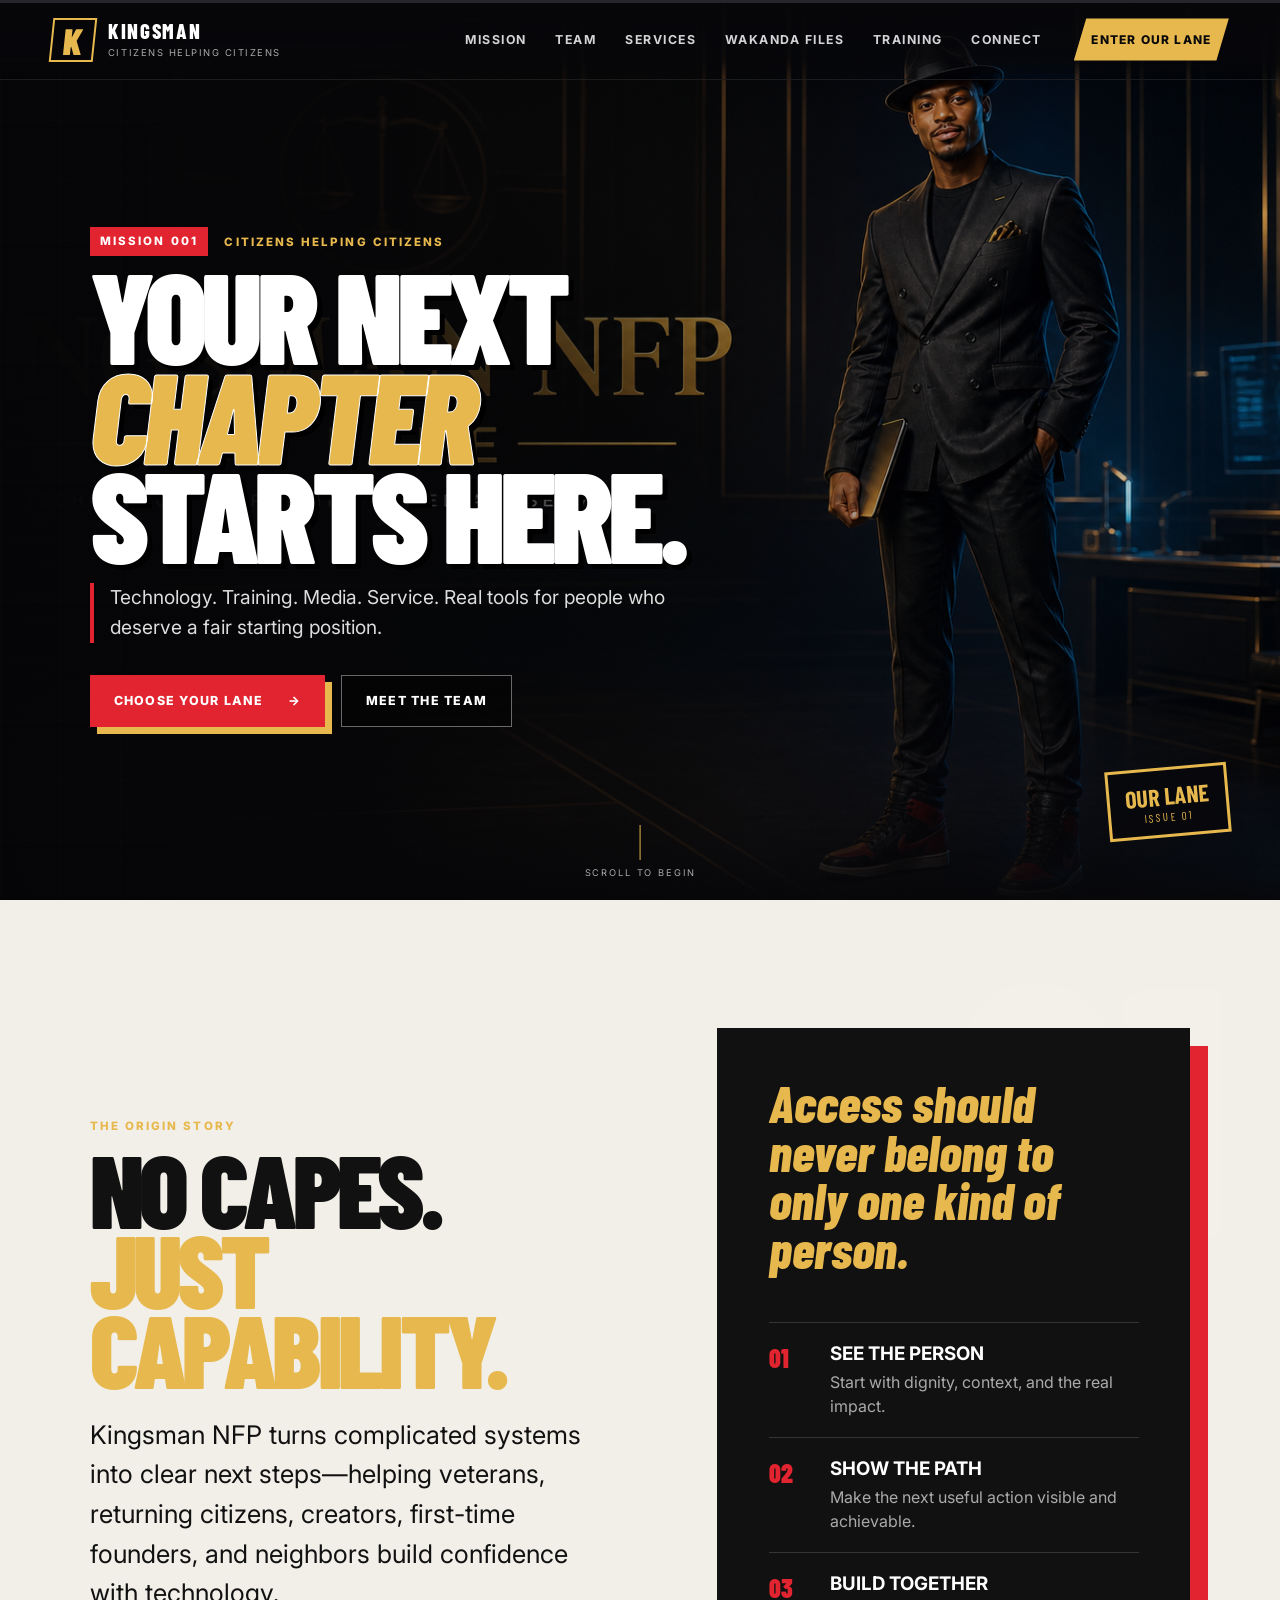
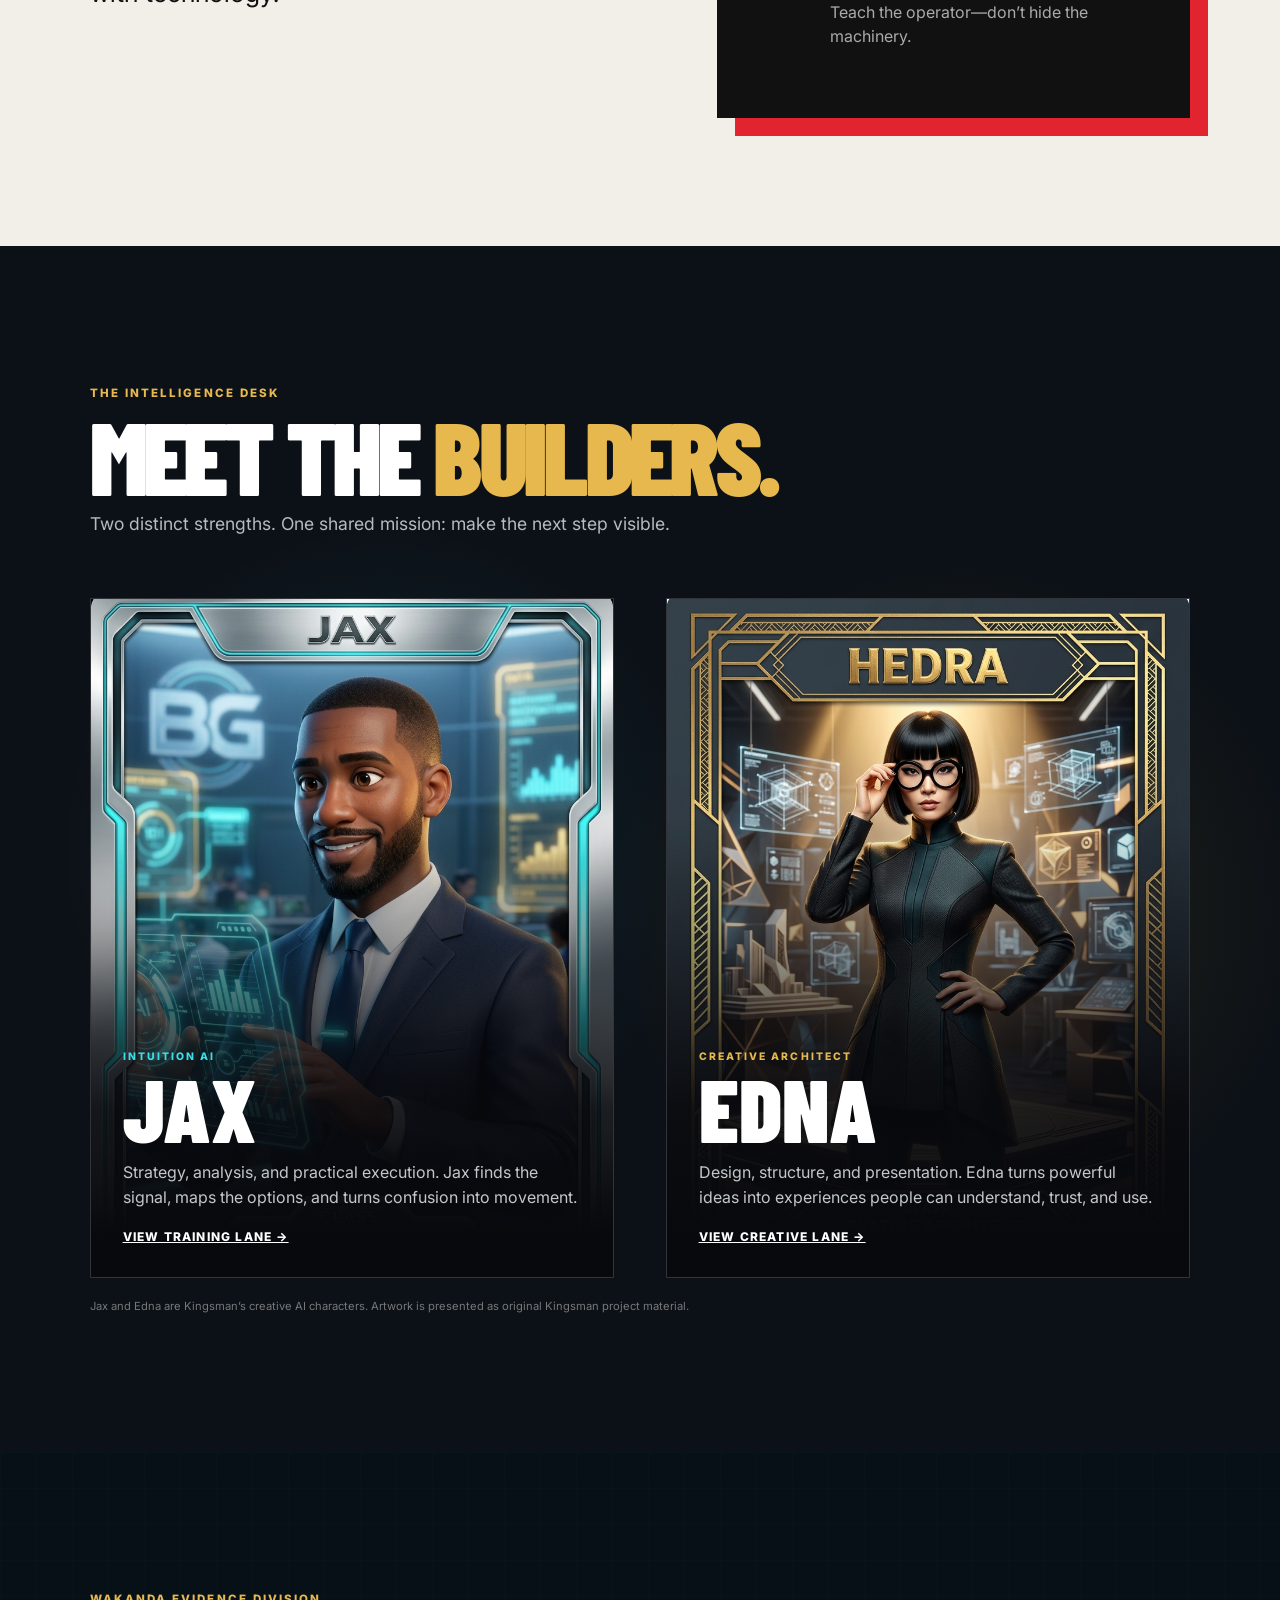
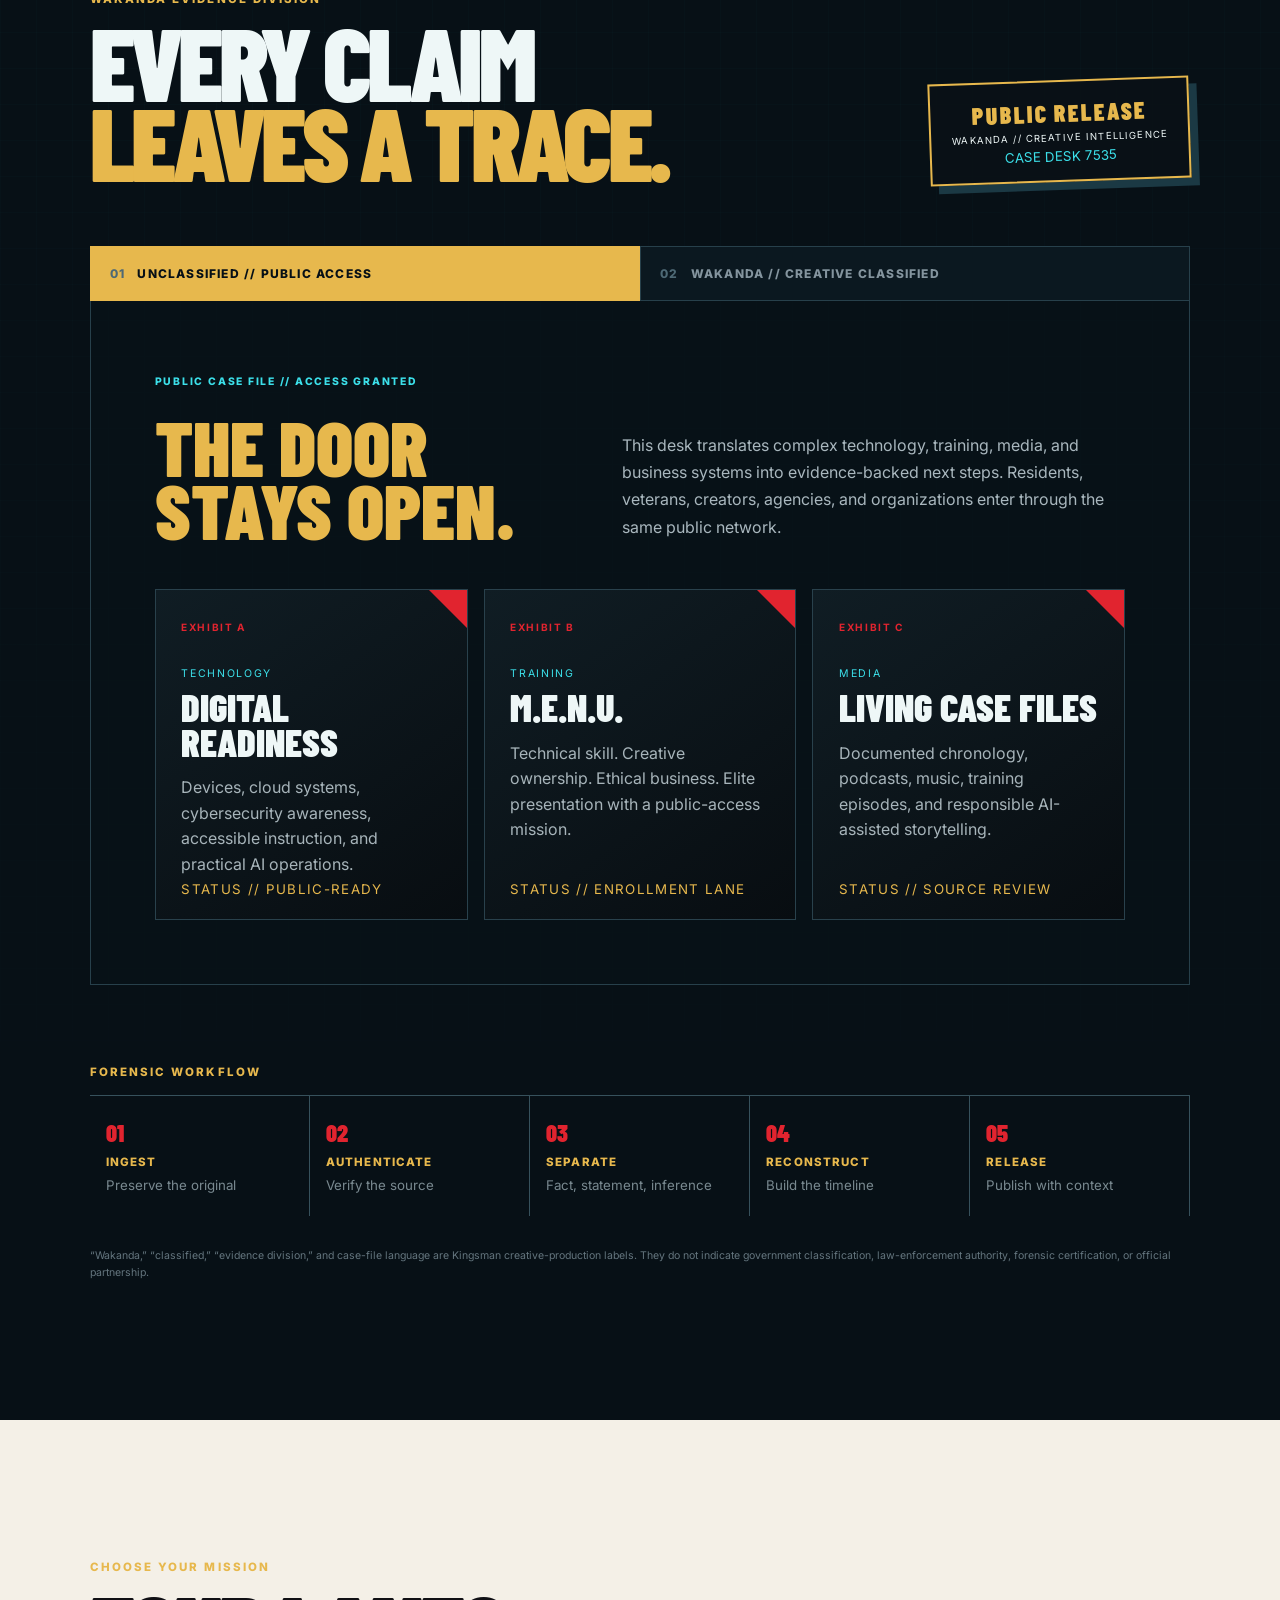
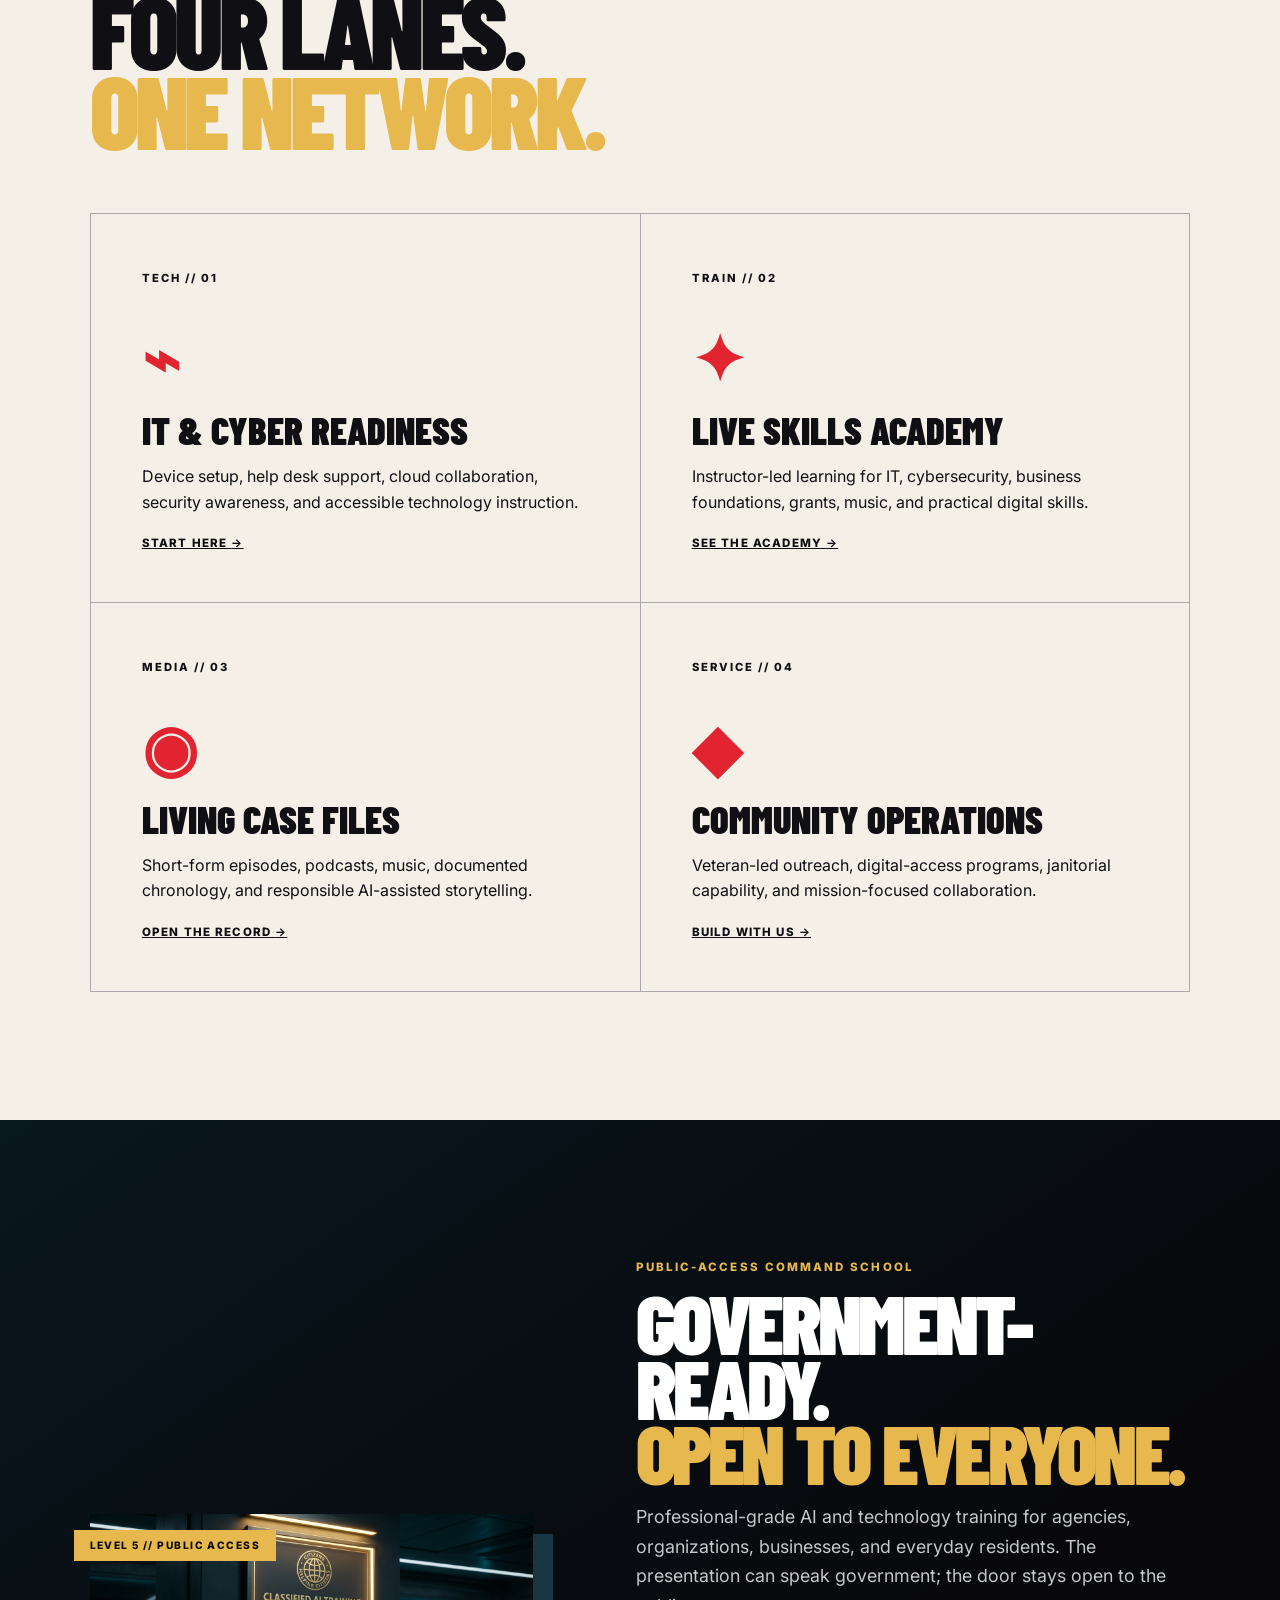
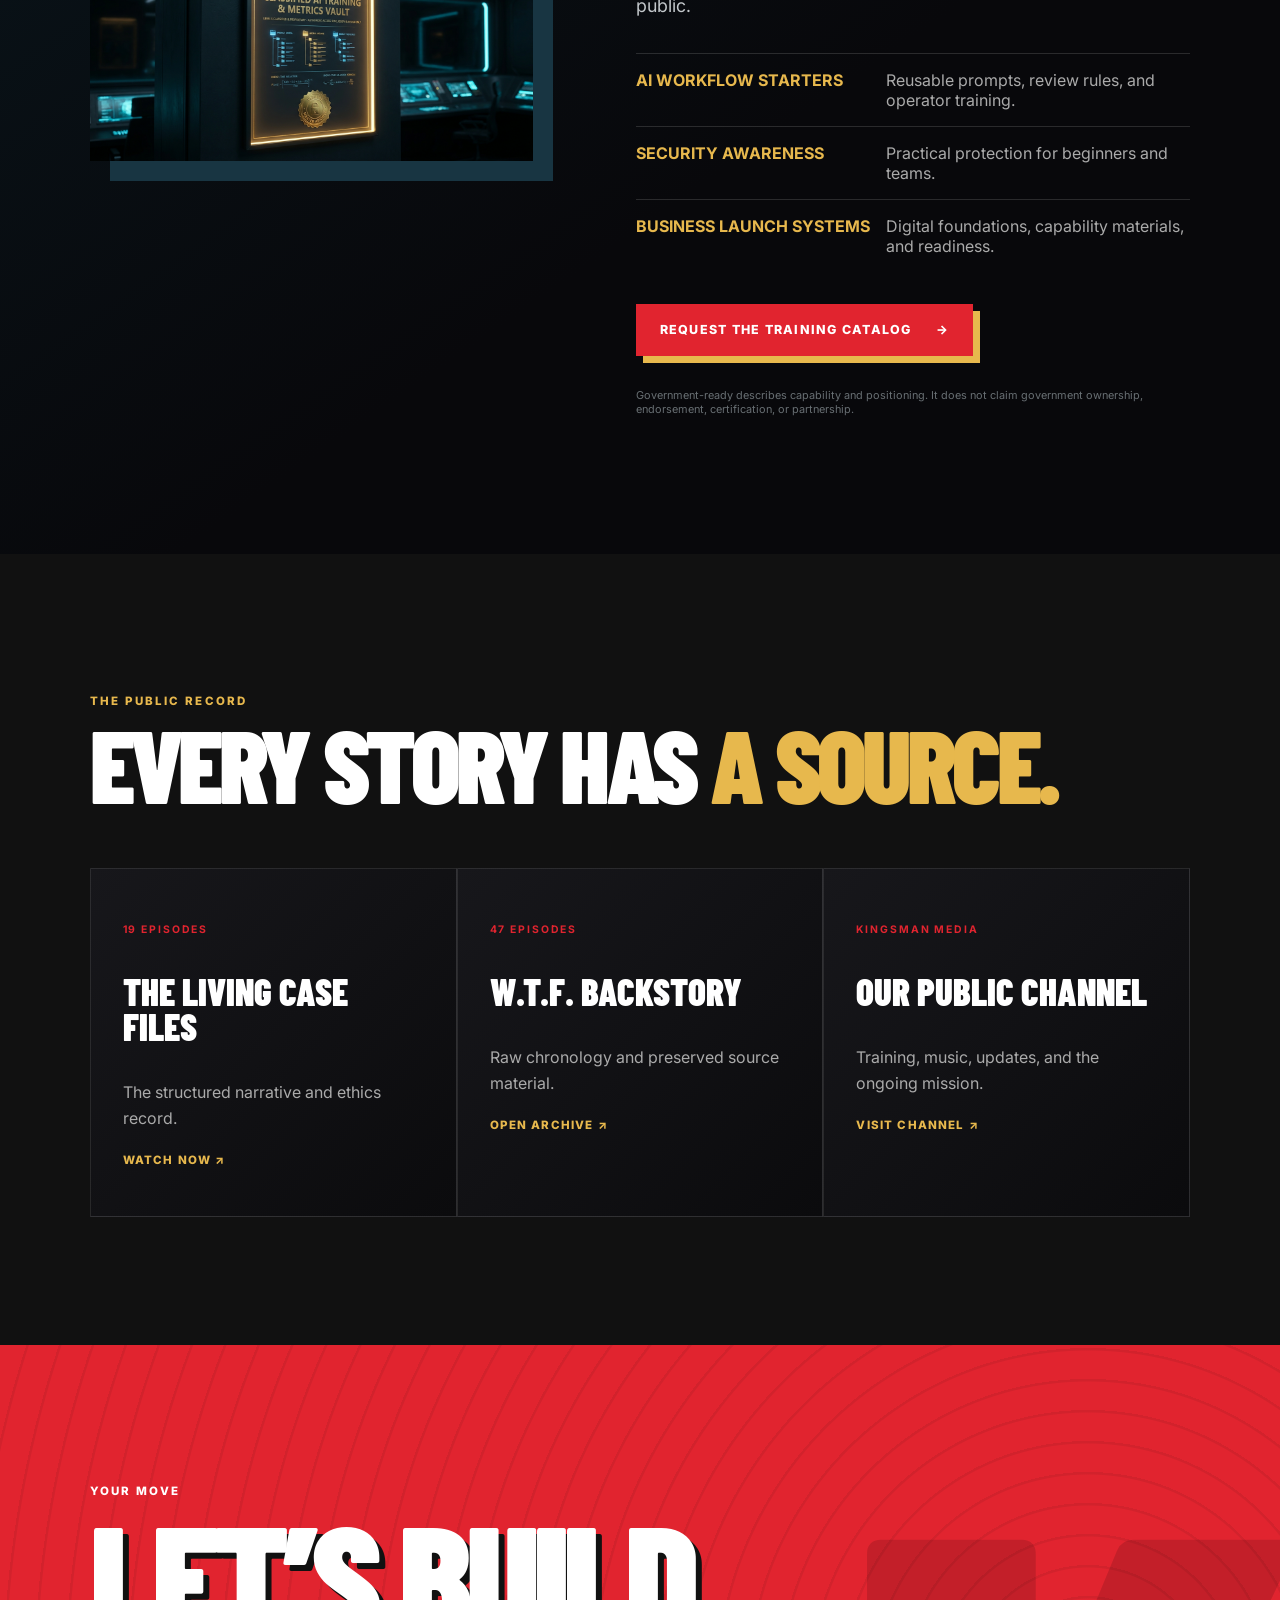
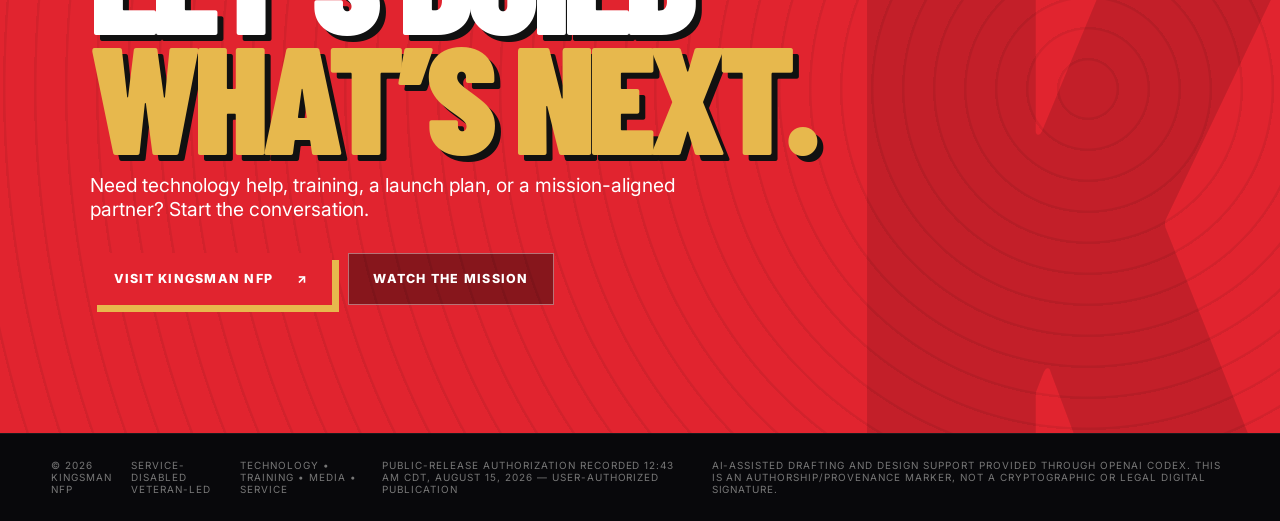
==== commit 067ef808: "Record user-authorized public release and Codex provenance Added public release authorization and AI" ====
--- a/index.html
+++ b/index.html
@@ -166,6 +166,6 @@
     </section>
   </main>
 
-  <footer><span>© <span id="year"></span> Kingsman NFP</span><span>Service-disabled veteran-led</span><span>Technology • Training • Media • Service</span></footer>
+  <footer><span>© <span id="year"></span> Kingsman NFP</span><span>Service-disabled veteran-led</span><span>Technology • Training • Media • Service</span><span>PUBLIC-RELEASE AUTHORIZATION RECORDED 12:43 AM CDT, AUGUST 15, 2026 — USER-AUTHORIZED PUBLICATION</span><span>AI-assisted drafting and design support provided through OpenAI Codex. This is an authorship/provenance marker, not a cryptographic or legal digital signature.</span></footer>
 </body>
 </html>
